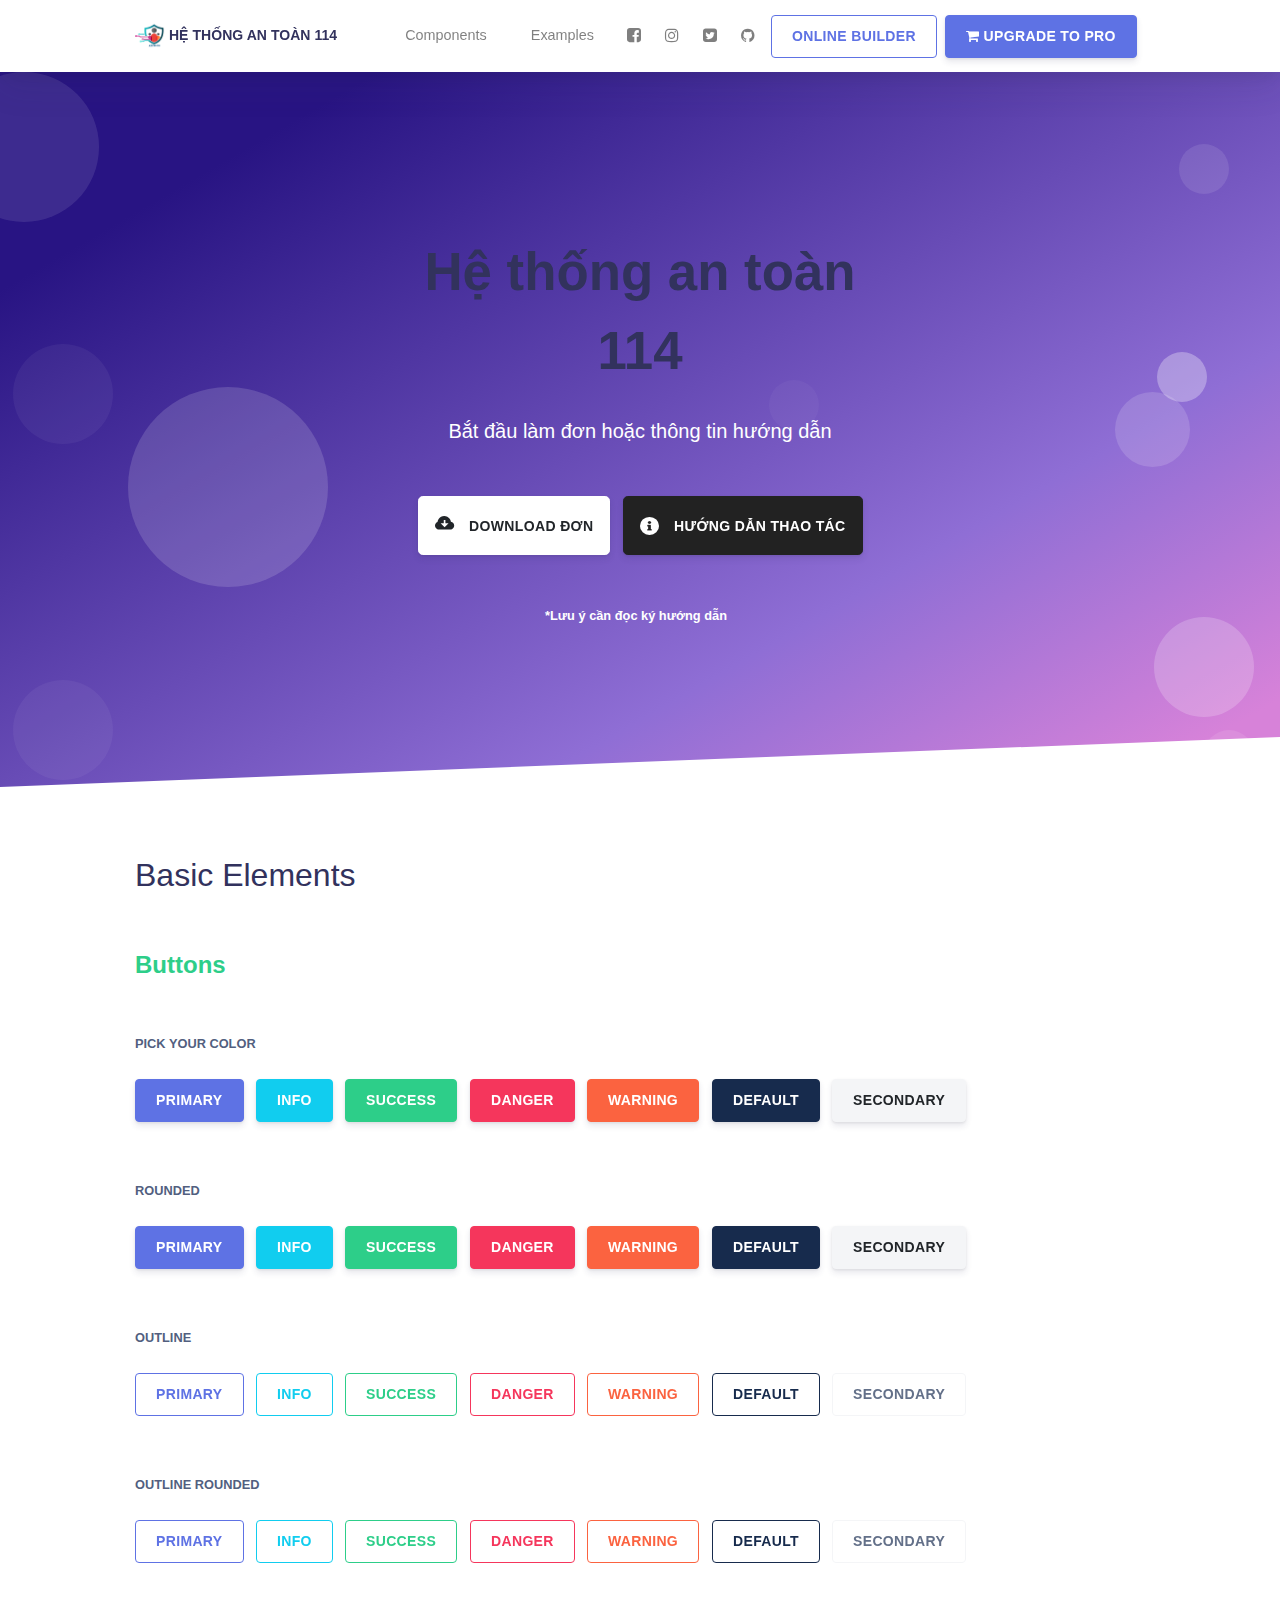
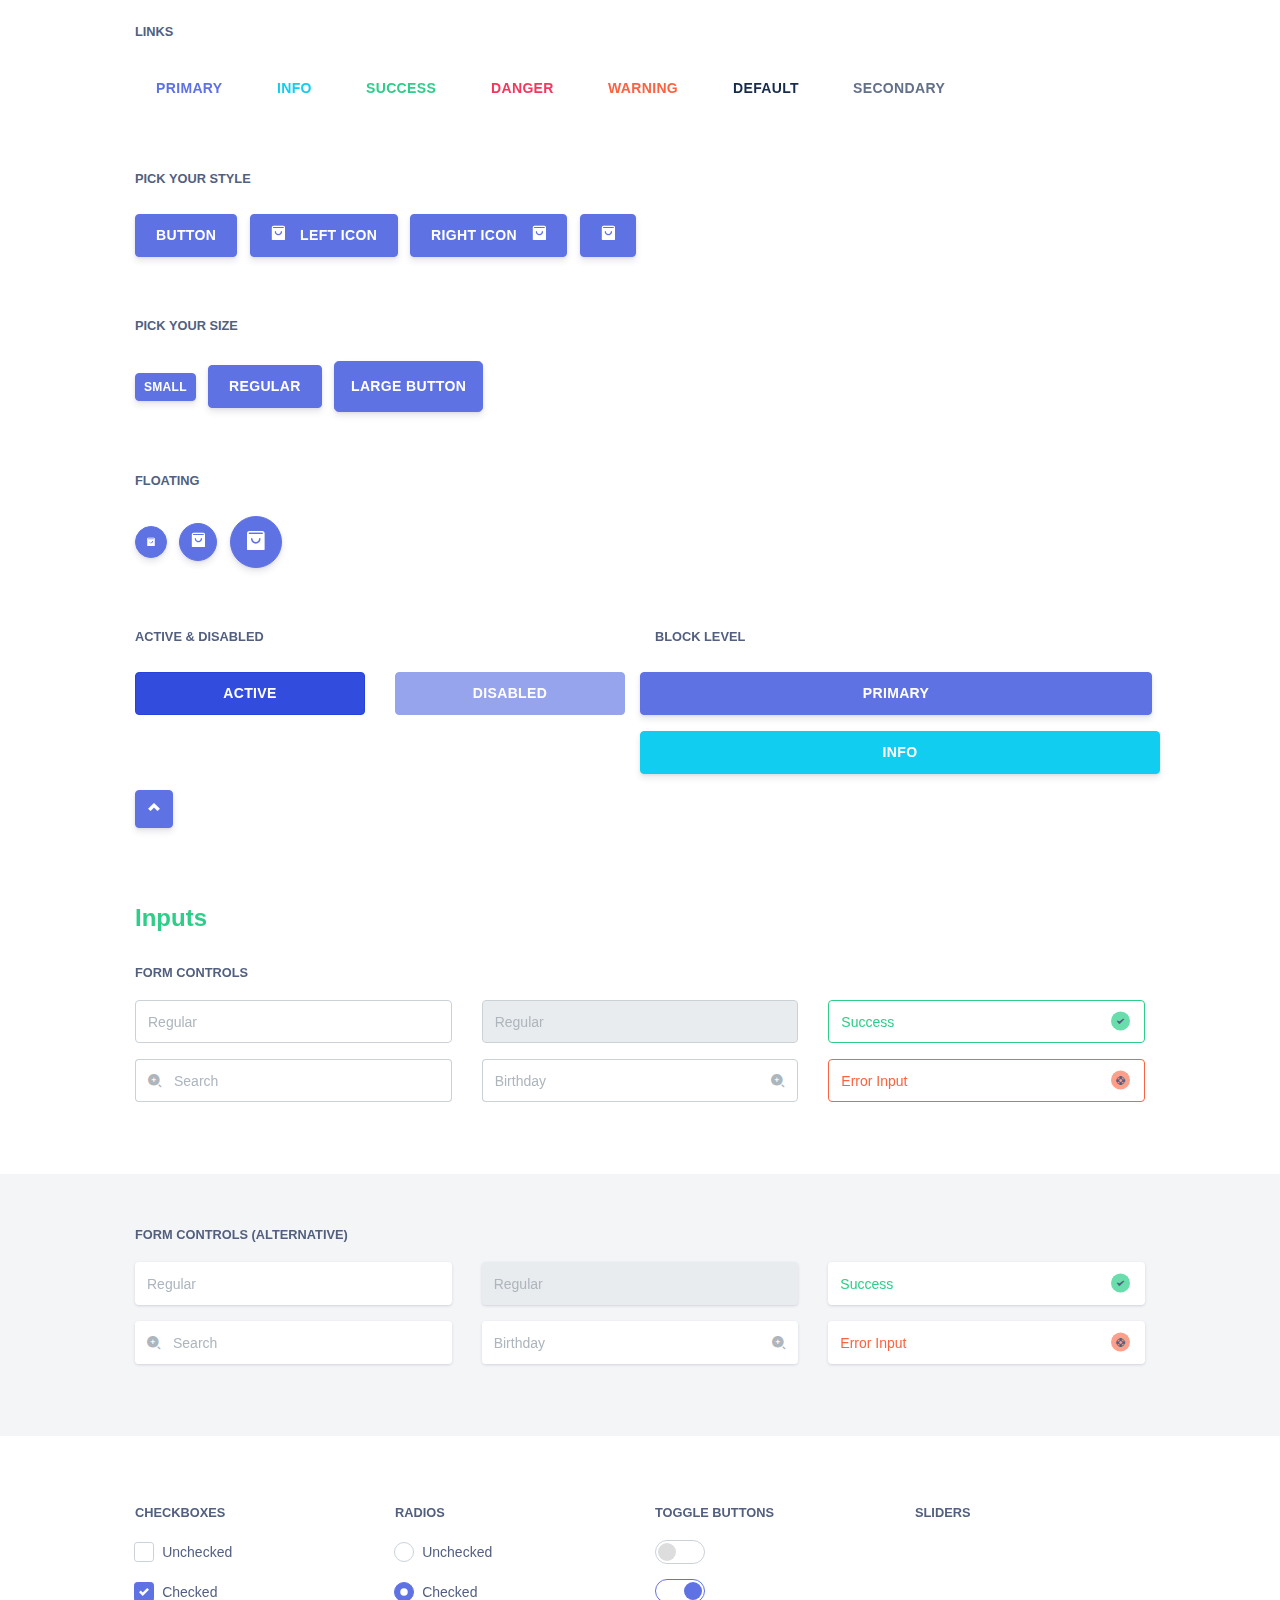
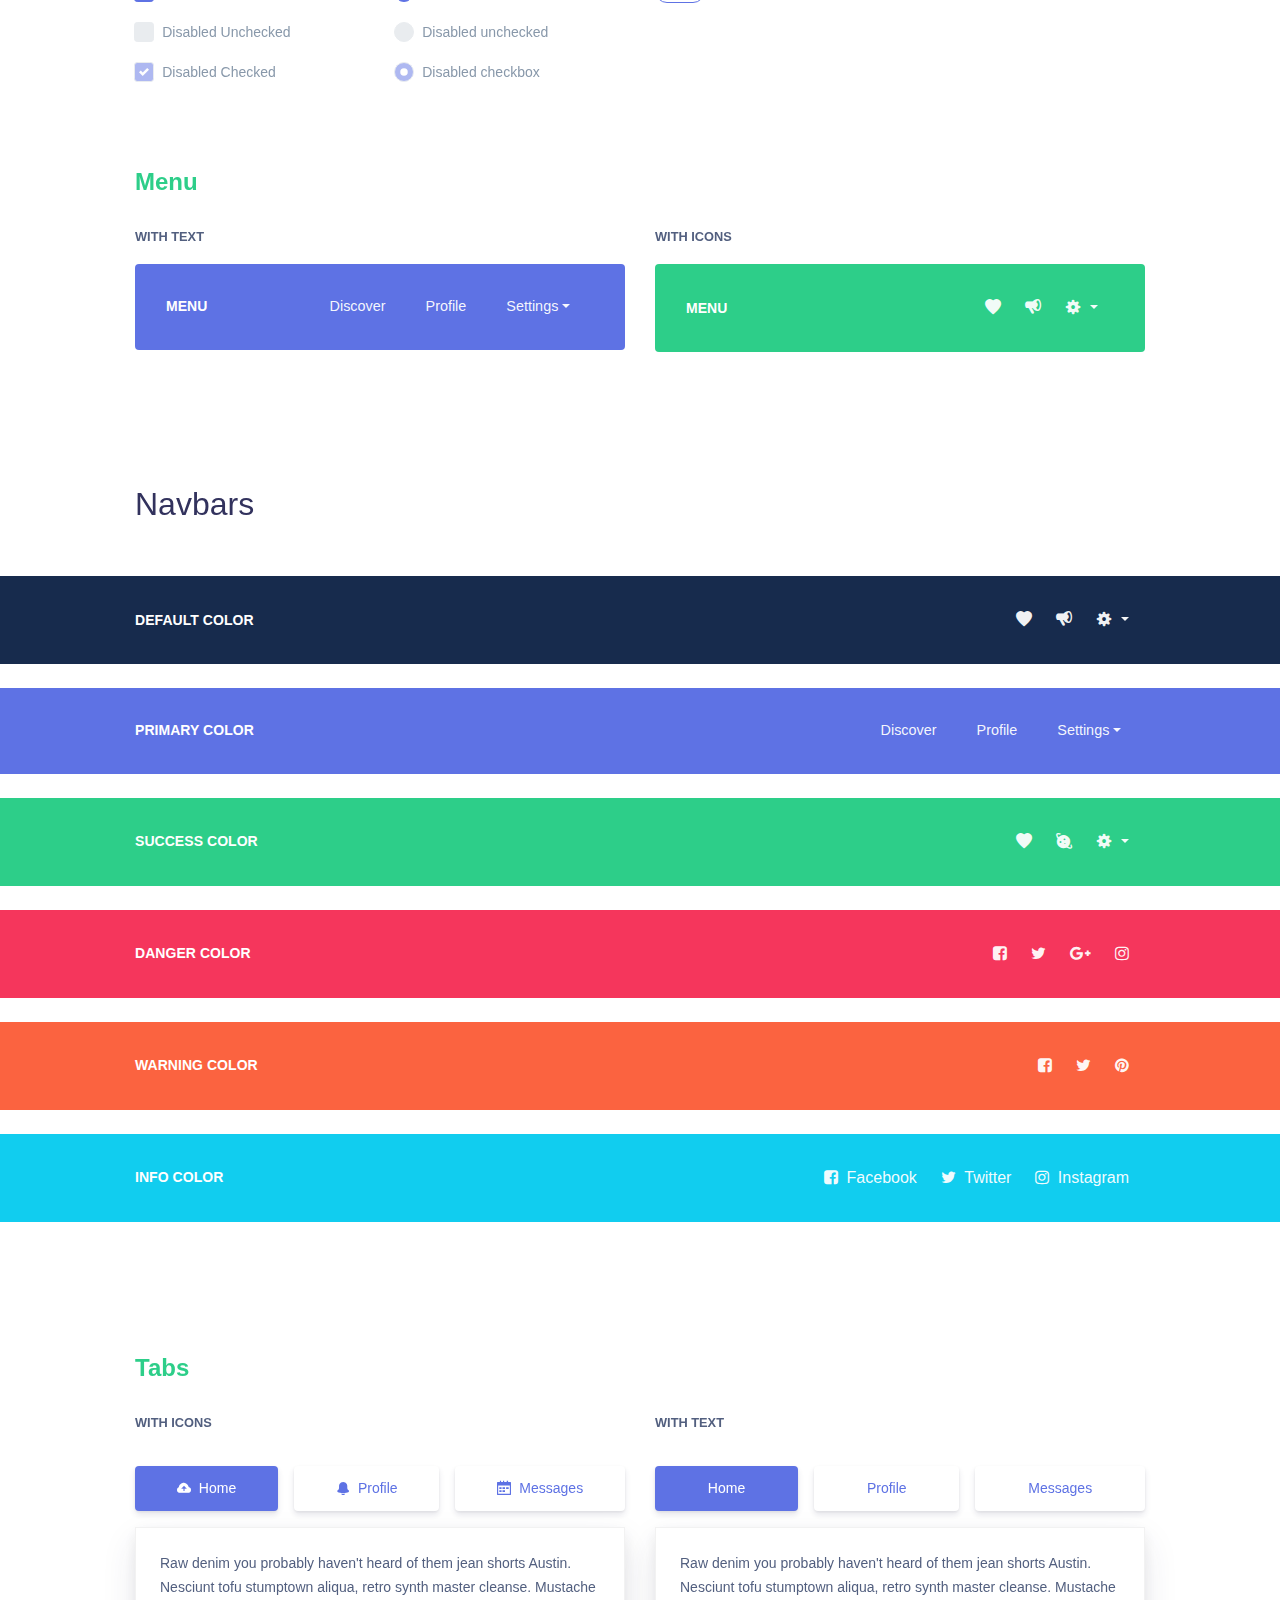
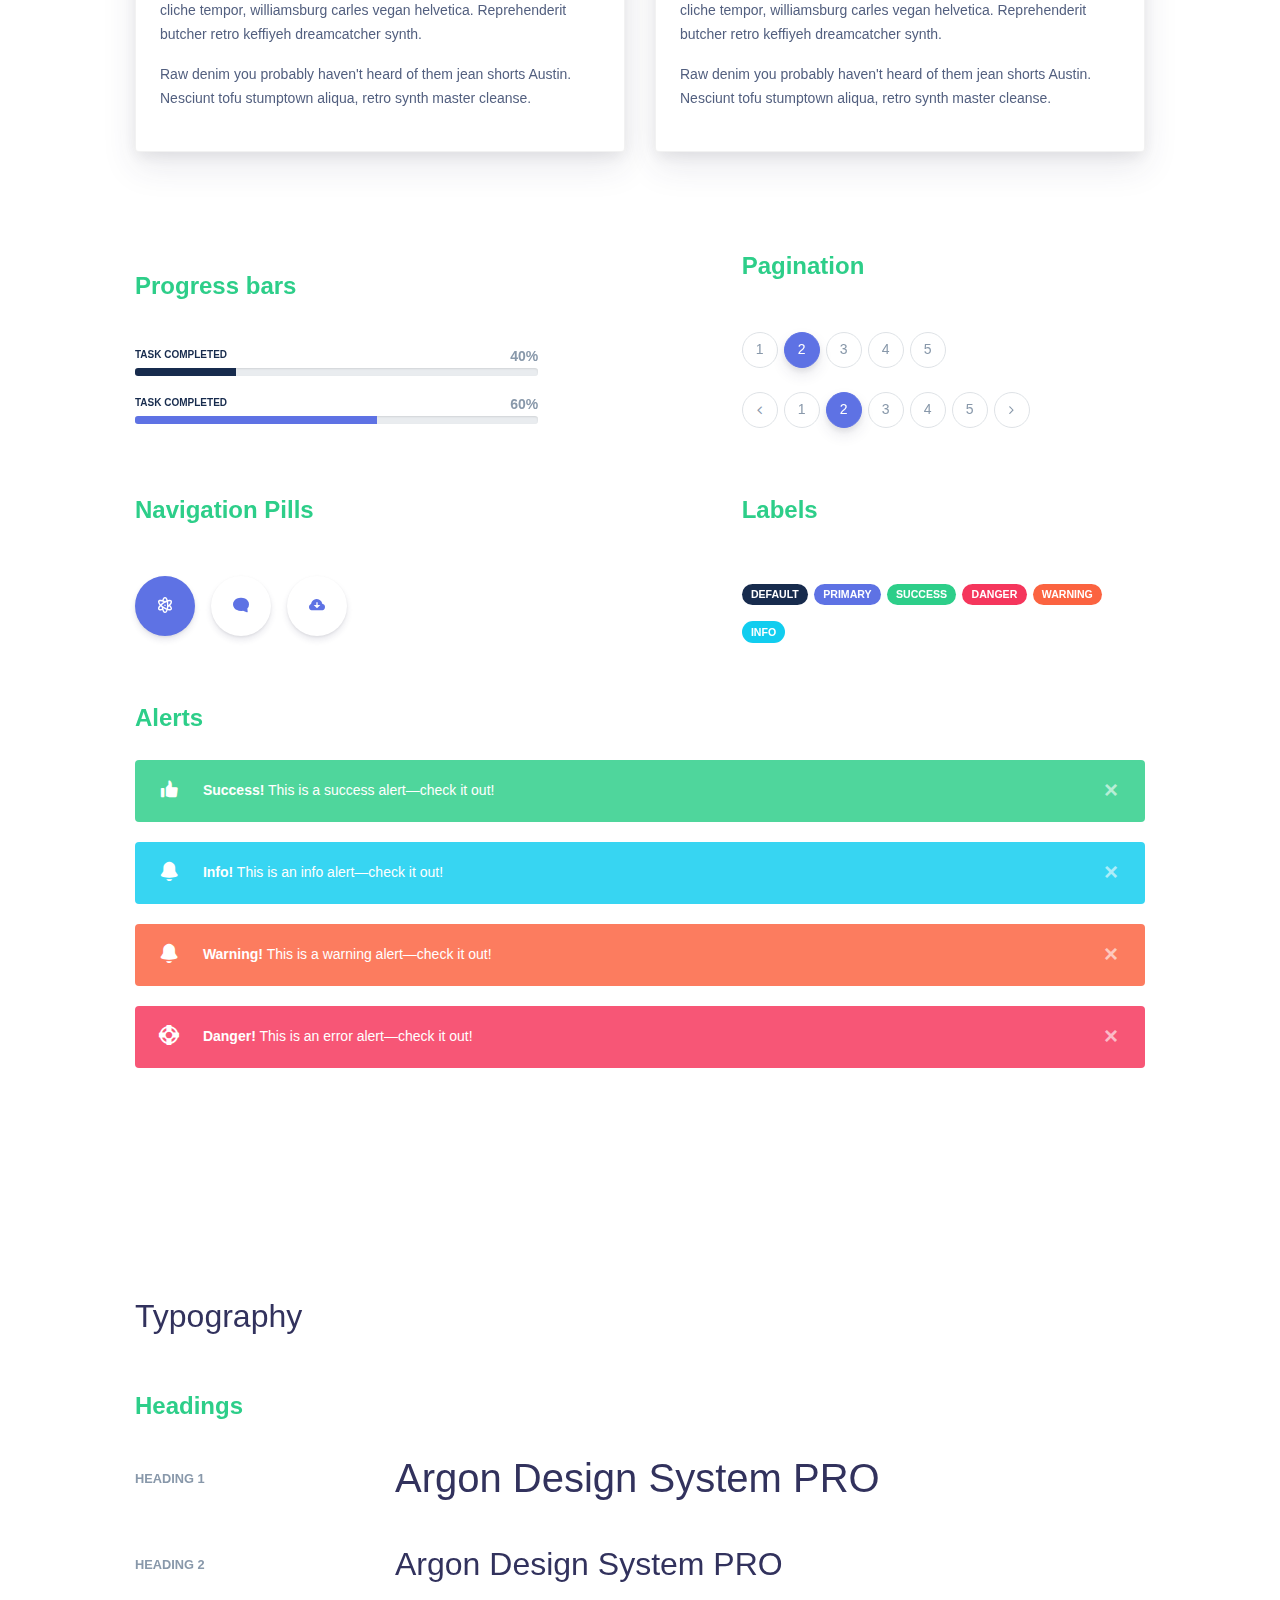
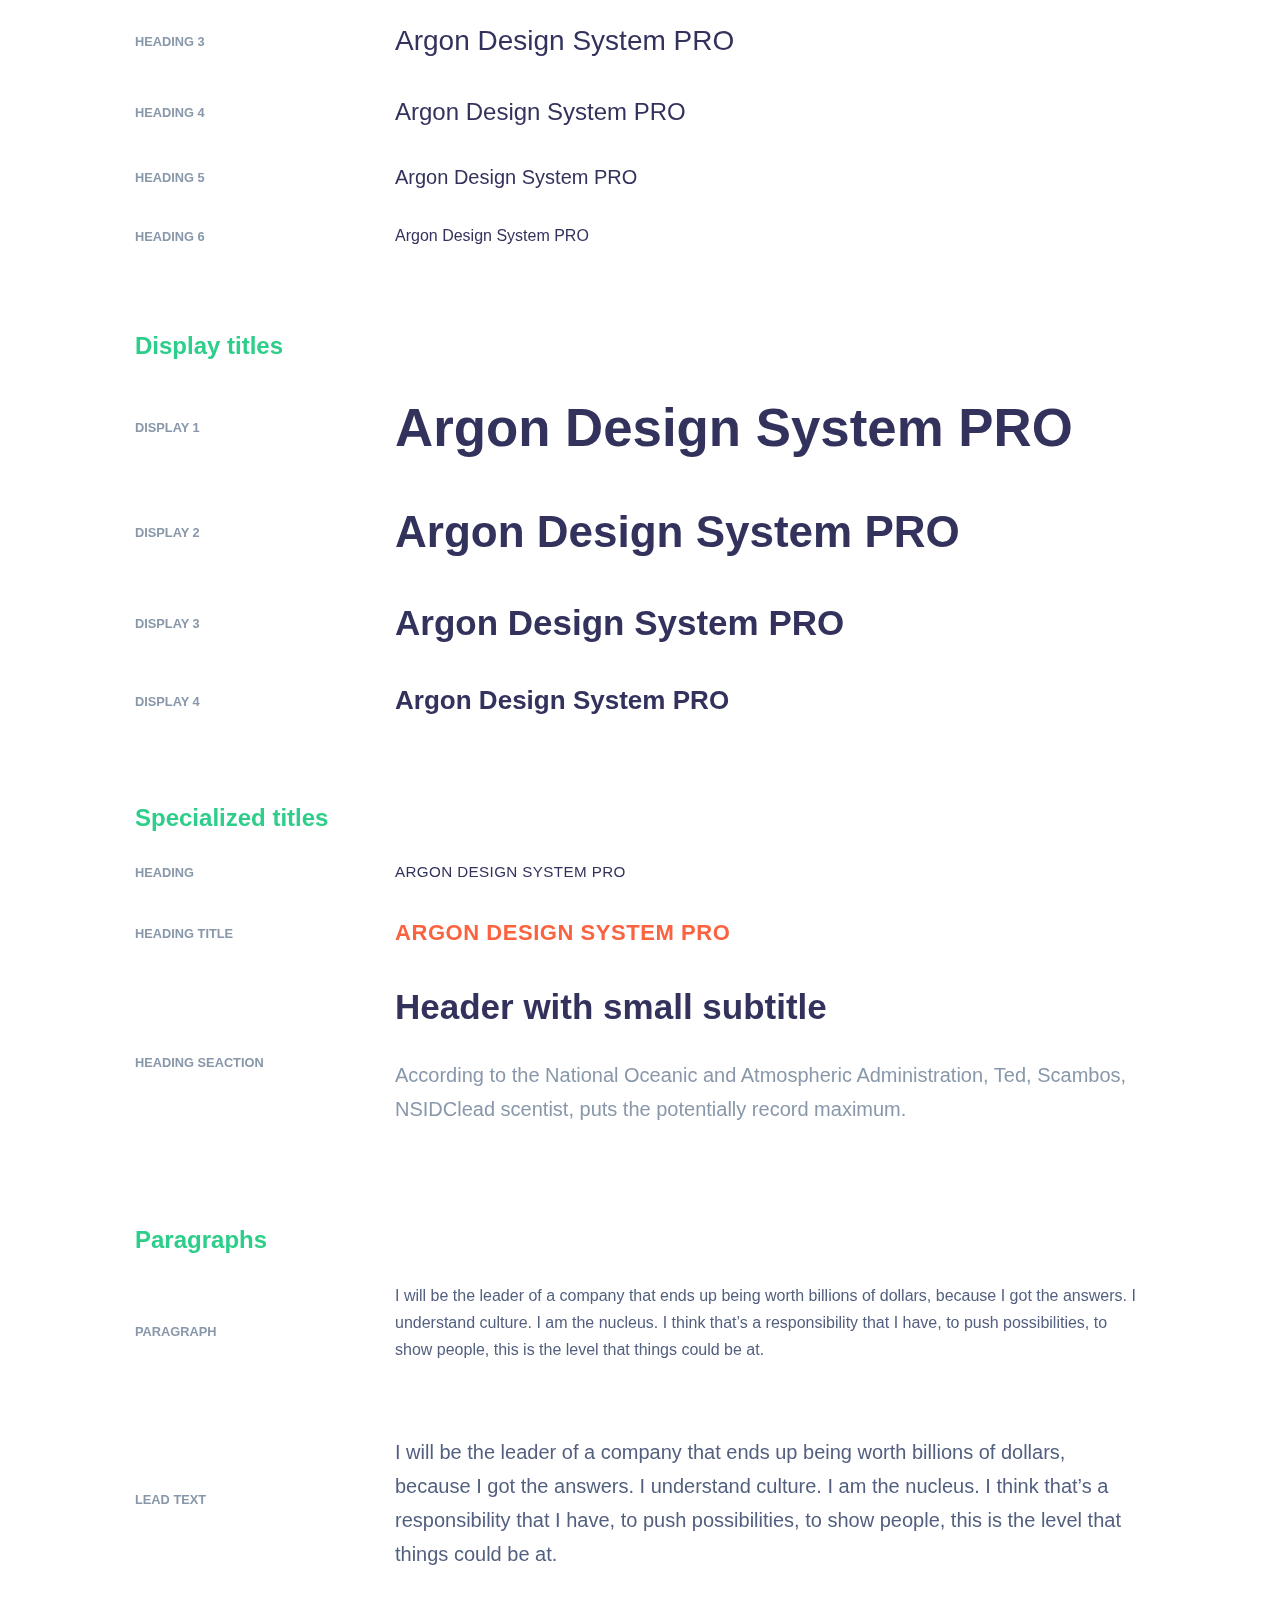
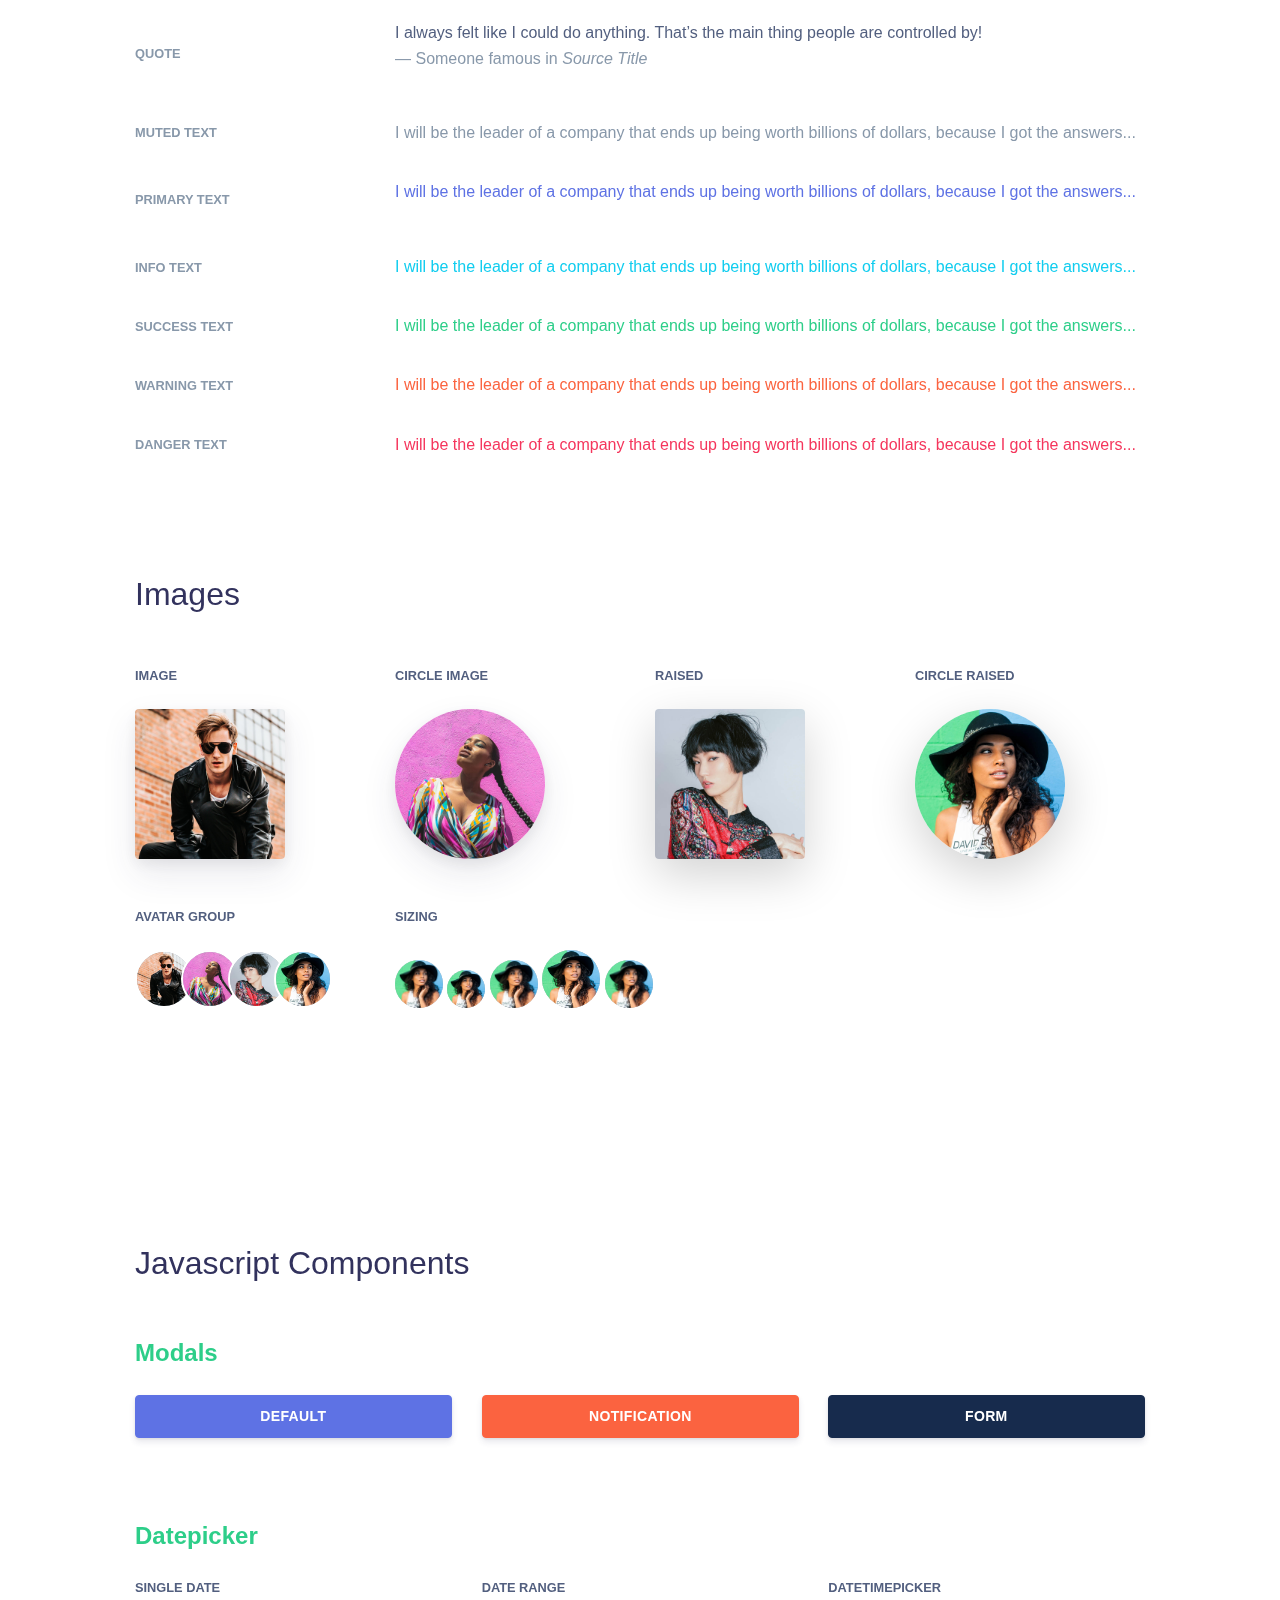
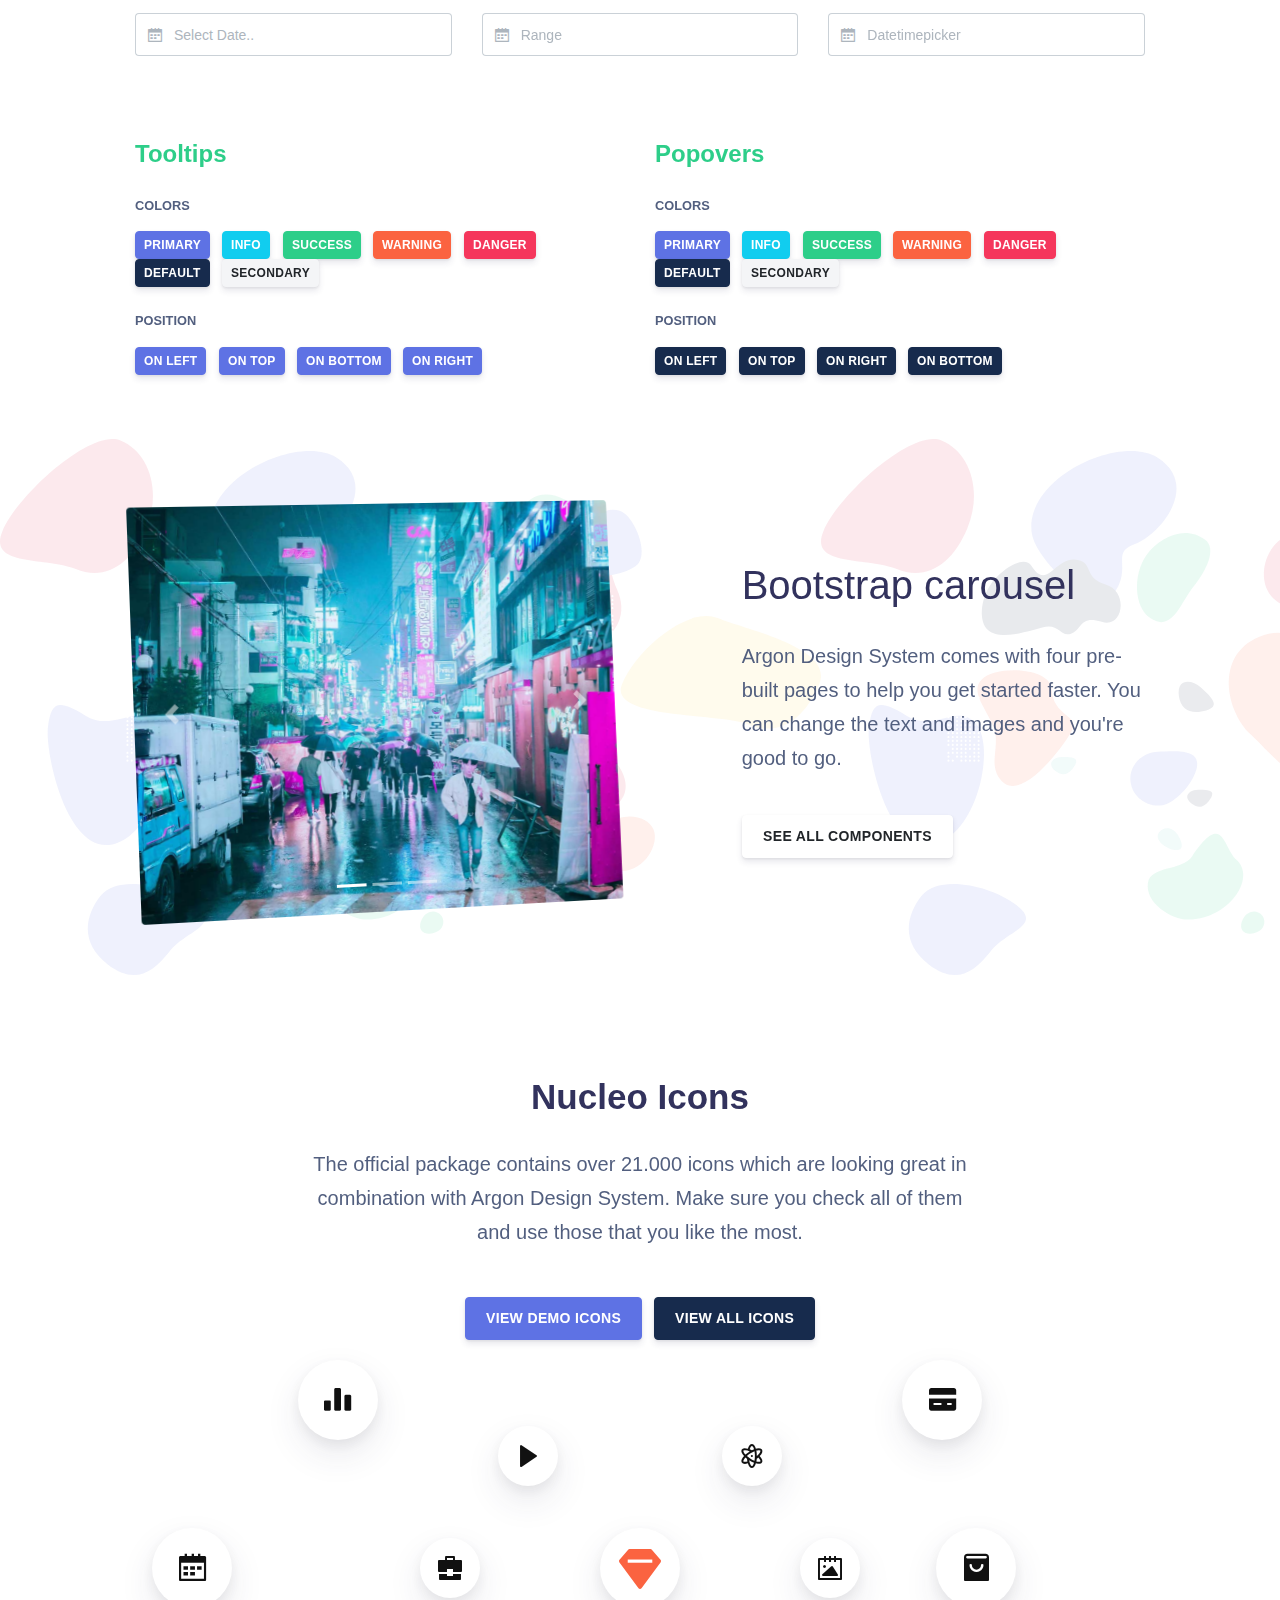
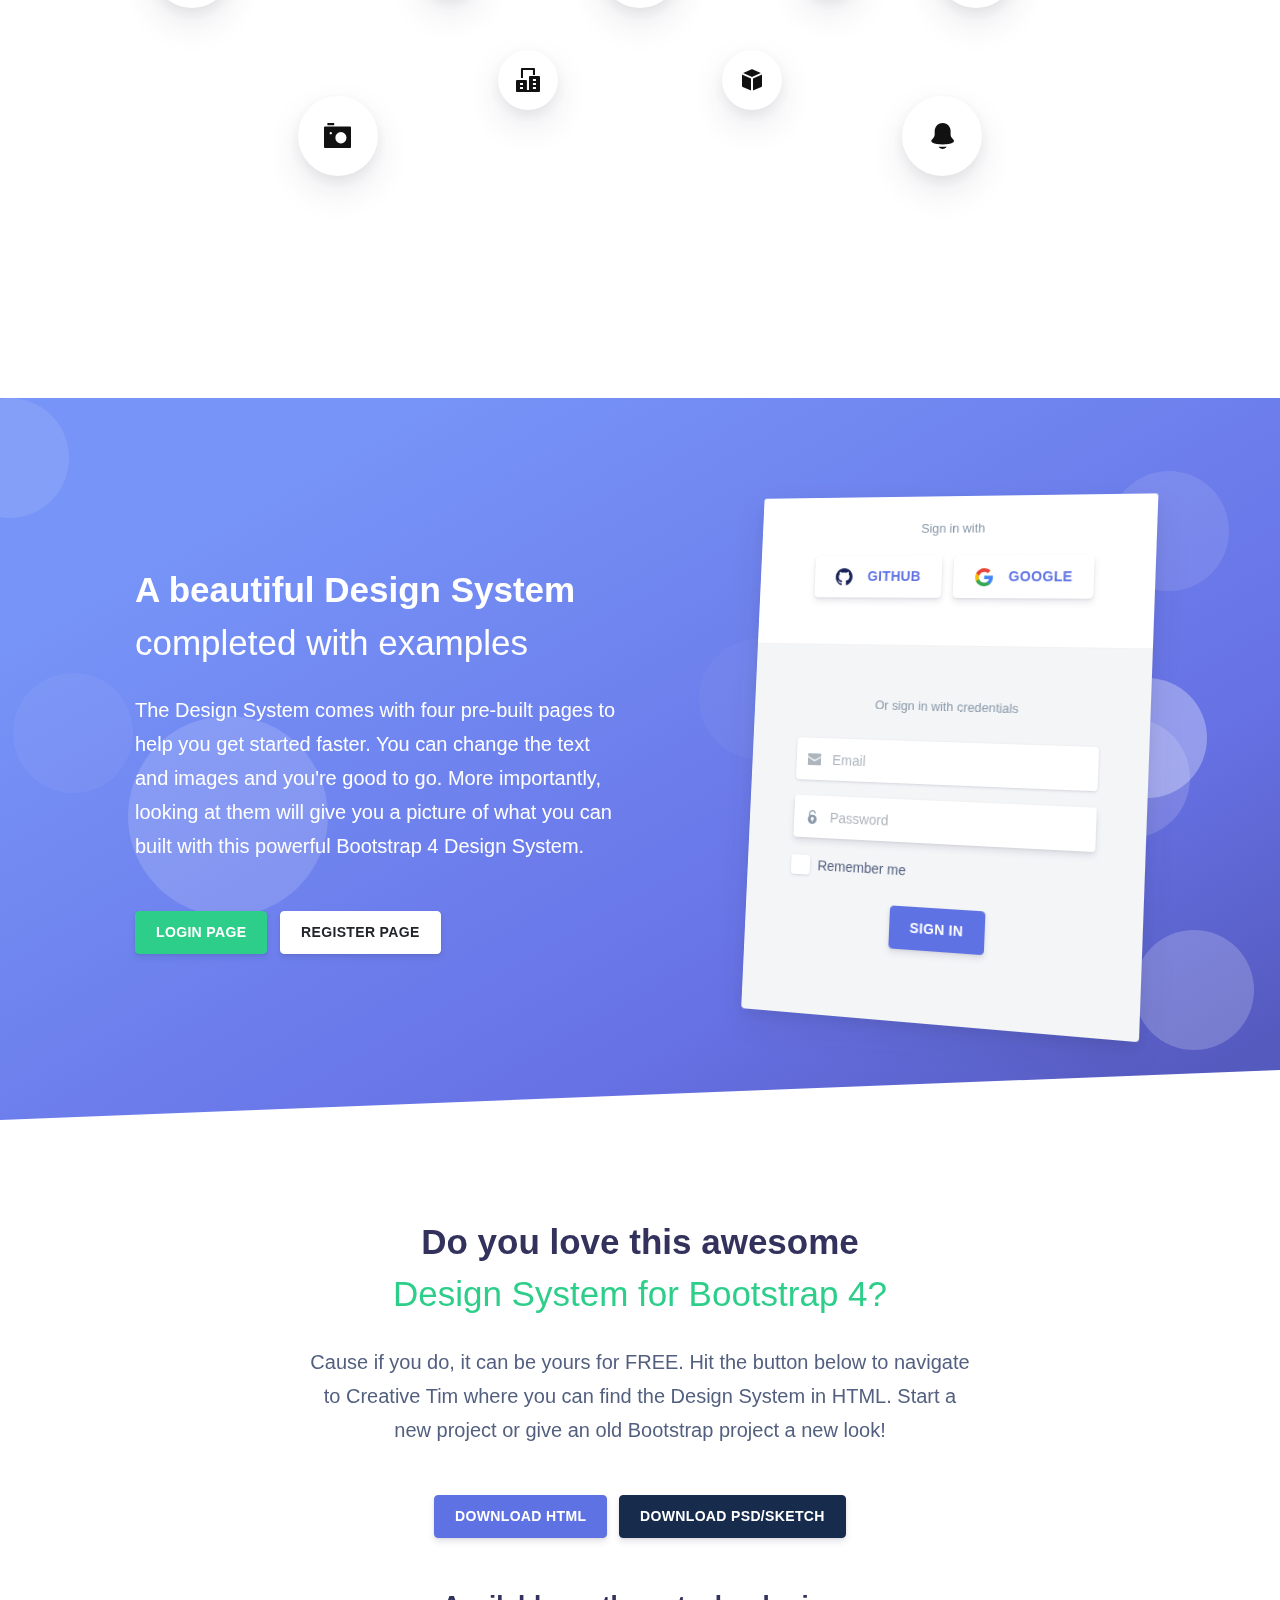
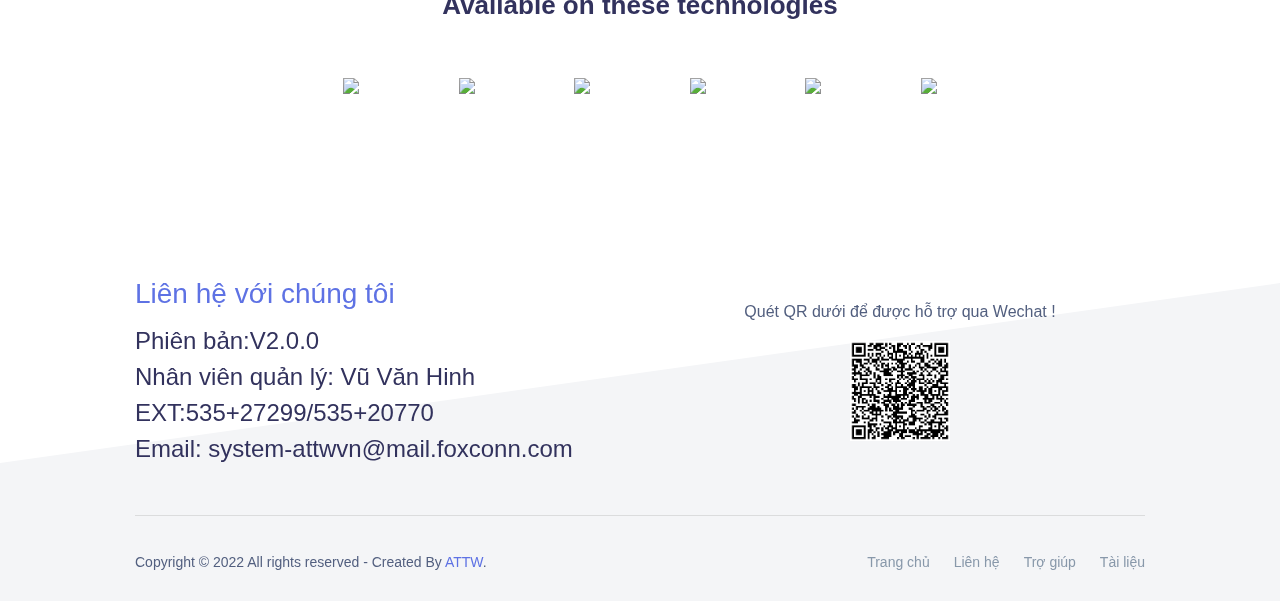
==== Default.html @ a05c5997 "up" ====
<!DOCTYPE html>
<html lang="en">

<head>
  <meta charset="utf-8" />
  <meta name="viewport" content="width=device-width, initial-scale=1, shrink-to-fit=no">
  <link rel="shortcut icon" href="assets/img/icons/favicon.ico" type="image/x-icon">
  <title>
    Trang chủ
  </title>
  <!--     Fonts and icons     -->
 
  <link href="fontawesome-free-5.15.4-web/css/all.css" rel="stylesheet">
  <!-- Nucleo Icons -->
  <link href="./assets/css/nucleo-icons.css" rel="stylesheet" />
  <link href="./assets/css/nucleo-svg.css" rel="stylesheet" />
  <!-- Font Awesome Icons -->
  <link href="./assets/css/font-awesome.css" rel="stylesheet" />
  <link href="./assets/css/nucleo-svg.css" rel="stylesheet" />
  <!-- CSS Files -->
  <link href="./assets/css/argon-design-system.css?v=1.2.2" rel="stylesheet" />
</head>

<body class="index-page">
  <!-- Navbar -->
  <nav id="navbar-main" class="navbar navbar-main navbar-expand-lg bg-white navbar-light position-sticky top-0 shadow py-2">
    <div class="container">
      <a class="navbar-brand mr-lg-5" href="./index.html">
        <img src="./assets/img/logosystem.png">
        Hệ thống An toàn 114
      </a>
      <button class="navbar-toggler" type="button" data-toggle="collapse" data-target="#navbar_global" aria-controls="navbar_global" aria-expanded="false" aria-label="Toggle navigation">
        <span class="navbar-toggler-icon"></span>
      </button>
      <div class="navbar-collapse collapse" id="navbar_global">
        <div class="navbar-collapse-header">
          <div class="row">
            <div class="col-6 collapse-brand">
              <a href="./index.html">
                <img src="./assets/img/brand/blue.png">
              </a>
            </div>
            <div class="col-6 collapse-close">
              <button type="button" class="navbar-toggler" data-toggle="collapse" data-target="#navbar_global" aria-controls="navbar_global" aria-expanded="false" aria-label="Toggle navigation">
                <span></span>
                <span></span>
              </button>
            </div>
          </div>
        </div>
        <ul class="navbar-nav navbar-nav-hover align-items-lg-center">
          <li class="nav-item dropdown">
            <a href="#" class="nav-link" data-toggle="dropdown" href="#" role="button">
              <i class="ni ni-ui-04 d-lg-none"></i>
              <span class="nav-link-inner--text">Components</span>
            </a>
            <div class="dropdown-menu dropdown-menu-xl">
              <div class="dropdown-menu-inner">
                <a href="https://demos.creative-tim.com/argon-design-system/docs/getting-started/overview.html" class="media d-flex align-items-center">
                  <div class="icon icon-shape bg-gradient-primary rounded-circle text-white">
                    <i class="ni ni-spaceship"></i>
                  </div>
                  <div class="media-body ml-3">
                    <h6 class="heading text-primary mb-md-1">Getting started</h6>
                    <p class="description d-none d-md-inline-block mb-0">Learn how to use compiling Scss, change brand colors and more.</p>
                  </div>
                </a>
                <a href="https://demos.creative-tim.com/argon-design-system/docs/foundation/colors.html" class="media d-flex align-items-center">
                  <div class="icon icon-shape bg-gradient-success rounded-circle text-white">
                    <i class="ni ni-palette"></i>
                  </div>
                  <div class="media-body ml-3">
                    <h6 class="heading text-primary mb-md-1">Foundation</h6>
                    <p class="description d-none d-md-inline-block mb-0">Learn more about colors, typography, icons and the grid system we used for .</p>
                  </div>
                </a>
                <a href="https://demos.creative-tim.com/argon-design-system/docs/components/alerts.html" class="media d-flex align-items-center">
                  <div class="icon icon-shape bg-gradient-warning rounded-circle text-white">
                    <i class="ni ni-ui-04"></i>
                  </div>
                  <div class="media-body ml-3">
                    <h5 class="heading text-warning mb-md-1">Components</h5>
                    <p class="description d-none d-md-inline-block mb-0">Browse our 50 beautiful handcrafted components offered in the Free version.</p>
                  </div>
                </a>
              </div>
            </div>
          </li>
          <li class="nav-item dropdown">
            <a href="#" class="nav-link" data-toggle="dropdown" href="#" role="button">
              <i class="ni ni-collection d-lg-none"></i>
              <span class="nav-link-inner--text">Examples</span>
            </a>
            <div class="dropdown-menu">
              <a href="./examples/landing.html" class="dropdown-item">Landing</a>
              <a href="./examples/profile.html" class="dropdown-item">Profile</a>
              <a href="./examples/login.html" class="dropdown-item">Login</a>
              <a href="./examples/register.html" class="dropdown-item">Register</a>
            </div>
          </li>
        </ul>
        <ul class="navbar-nav align-items-lg-center ml-lg-auto">
          <li class="nav-item">
            <a class="nav-link nav-link-icon" href="https://www.facebook.com/CreativeTim/" target="_blank" data-toggle="tooltip" title="Like us on Facebook">
              <i class="fa fa-facebook-square"></i>
              <span class="nav-link-inner--text d-lg-none">Facebook</span>
            </a>
          </li>
          <li class="nav-item">
            <a class="nav-link nav-link-icon" href="https://www.instagram.com/creativetimofficial" target="_blank" data-toggle="tooltip" title="Follow us on Instagram">
              <i class="fa fa-instagram"></i>
              <span class="nav-link-inner--text d-lg-none">Instagram</span>
            </a>
          </li>
          <li class="nav-item">
            <a class="nav-link nav-link-icon" href="https://twitter.com/creativetim" target="_blank" data-toggle="tooltip" title="Follow us on Twitter">
              <i class="fa fa-twitter-square"></i>
              <span class="nav-link-inner--text d-lg-none">Twitter</span>
            </a>
          </li>
          <li class="nav-item">
            <a class="nav-link nav-link-icon" href="https://github.com/creativetimofficial/argon-design-system" target="_blank" data-toggle="tooltip" title="Star us on Github">
              <i class="fa fa-github"></i>
              <span class="nav-link-inner--text d-lg-none">Github</span>
            </a>
          </li>
          <li class="nav-item">
            <a class="btn btn-outline-primary" href="https://www.creative-tim.com/builder/argon" target="_blank">
              <span class="nav-link-inner--text">Online Builder</span>
            </a>
          </li>
          <li class="nav-item d-none d-lg-block">
            <a href="https://www.creative-tim.com/product/argon-design-system-pro?ref=ads-upgrade-pro" target="_blank" class="btn btn-primary btn-icon">
              <span class="btn-inner--icon">
                <i class="fa fa-shopping-cart"></i>
              </span>
              <span class="nav-link-inner--text">Upgrade to PRO</span>
            </a>
          </li>
        </ul>
      </div>
    </div>
  </nav>
  <!-- End Navbar -->
  <div class="wrapper">
    <div class="section section-hero section-shaped">
      <div class="shape shape-style-1 shape-primary">
        <span class="span-150"></span>
        <span class="span-50"></span>
        <span class="span-50"></span>
        <span class="span-75"></span>
        <span class="span-100"></span>
        <span class="span-75"></span>
        <span class="span-50"></span>
        <span class="span-100"></span>
        <span class="span-50"></span>
        <span class="span-100"></span>
      </div>
      <div class="page-header">
        <div class="container shape-container d-flex align-items-center py-lg">
          <div class="col px-0">
            <div class="row align-items-center justify-content-center">
              <div class="col-lg-6 text-center">
                <div class="col-sm-12">
                    <h1 class="display-1 ">Hệ thống an toàn 114</h1>
                  </div>
                <p class="lead text-white">Bắt đầu làm đơn hoặc thông tin hướng dẫn</p>
                <div class="btn-wrapper mt-5">
                  <a href="#" class="btn btn-lg btn-white btn-icon mb-3 mb-sm-0">
                    <span class="btn-inner--icon"><i class="ni ni-cloud-download-95"></i></span>
                    <span class="btn-inner--text">Download Đơn</span>
                  </a>
                  <a href="#" class="btn btn-lg btn-github btn-icon mb-3 mb-sm-0" target="_blank">
                    <span class="btn-inner--icon"><i class="fas fa-info-circle"></i></span>
                    <span class="btn-inner--text">Hướng dẫn thao tác</span>
                  </a>
                </div>
                <div class="mt-5">
                  <small class="font-weight-bold mb-0 mr-2 text-white">*Lưu ý cần đọc ký hướng dẫn</small>                  
                </div>
              </div>
            </div>
          </div>
        </div>
      </div>
      <div class="separator separator-bottom separator-skew zindex-100">
        <svg x="0" y="0" viewBox="0 0 2560 100" preserveAspectRatio="none" version="1.1" xmlns="http://www.w3.org/2000/svg">
          <polygon class="fill-white" points="2560 0 2560 100 0 100"></polygon>
        </svg>
      </div>
    </div>
    <div class="section section-components pb-0" id="section-components">
      <div class="container">
        <div class="row justify-content-center">
          <div class="col-lg-12">
            <!-- Basic elements -->
            <h2 class="mb-5">
              <span>Basic Elements</span>
            </h2>
            <!-- Buttons -->
            <h3 class="h4 text-success font-weight-bold mb-4">Buttons</h3>
            <!-- Button colors -->
            <div class="mb-3 mt-5">
              <small class="text-uppercase font-weight-bold">Pick your color</small>
            </div>
            <button type="button" class="btn btn-primary">Primary</button>
            <button type="button" class="btn btn-info">Info</button>
            <button type="button" class="btn btn-success">Success</button>
            <button type="button" class="btn btn-danger">Danger</button>
            <button type="button" class="btn btn-warning">Warning</button>
            <button type="button" class="btn btn-default">Default</button>
            <button type="button" class="btn btn-secondary">Secondary</button>
            <div class="mb-3 mt-5">
              <small class="text-uppercase font-weight-bold">Rounded</small>
            </div>
            <button type="button" class="btn btn-primary btn-round">Primary</button>
            <button type="button" class="btn btn-info btn-round">Info</button>
            <button type="button" class="btn btn-success btn-round">Success</button>
            <button type="button" class="btn btn-danger btn-round">Danger</button>
            <button type="button" class="btn btn-warning btn-round">Warning</button>
            <button type="button" class="btn btn-default btn-round">Default</button>
            <button type="button" class="btn btn-secondary btn-round">Secondary</button>
            <div class="mb-3 mt-5">
              <small class="text-uppercase font-weight-bold">Outline</small>
            </div>
            <button type="button" class="btn btn-outline-primary">Primary</button>
            <button type="button" class="btn btn-outline-info">Info</button>
            <button type="button" class="btn btn-outline-success">Success</button>
            <button type="button" class="btn btn-outline-danger">Danger</button>
            <button type="button" class="btn btn-outline-warning">Warning</button>
            <button type="button" class="btn btn-outline-default">Default</button>
            <button type="button" class="btn btn-outline-secondary">Secondary</button>
            <div class="mb-3 mt-5">
              <small class="text-uppercase font-weight-bold">Outline Rounded</small>
            </div>
            <button type="button" class="btn btn-outline-primary btn-round">Primary</button>
            <button type="button" class="btn btn-outline-info btn-round">Info</button>
            <button type="button" class="btn btn-outline-success btn-round">Success</button>
            <button type="button" class="btn btn-outline-danger btn-round">Danger</button>
            <button type="button" class="btn btn-outline-warning btn-round">Warning</button>
            <button type="button" class="btn btn-outline-default btn-round">Default</button>
            <button type="button" class="btn btn-outline-secondary btn-round">Secondary</button>
            <!-- Button links -->
            <div class="mb-3 mt-5">
              <small class="text-uppercase font-weight-bold">Links</small>
            </div>
            <button type="button" class="btn btn-link text-primary">Primary</button>
            <button type="button" class="btn btn-link text-info">Info</button>
            <button type="button" class="btn btn-link text-success">Success</button>
            <button type="button" class="btn btn-link text-danger">Danger</button>
            <button type="button" class="btn btn-link text-warning">Warning</button>
            <button type="button" class="btn btn-link text-default">Default</button>
            <button type="button" class="btn btn-link text-secondary">Secondary</button>
            <!-- Button styles -->
            <div>
              <div class="mb-3 mt-5">
                <small class="text-uppercase font-weight-bold">Pick your style</small>
              </div>
              <button class="btn btn-primary" type="button">Button</button>
              <button class="btn btn-icon btn-3 btn-primary" type="button">
                <span class="btn-inner--icon"><i class="ni ni-bag-17"></i></span>
                <span class="btn-inner--text">Left icon</span>
              </button>
              <button class="btn btn-icon btn-3 btn-primary" type="button">
                <span class="btn-inner--text">Right icon</span>
                <span class="btn-inner--icon"><i class="ni ni-bag-17"></i></span>
              </button>
              <button class="btn btn-icon btn-primary" type="button">
                <span class="btn-inner--icon"><i class="ni ni-bag-17"></i></span>
              </button>
              <!-- Button sizes -->
              <div class="mb-3 mt-5">
                <small class="text-uppercase font-weight-bold">Pick your size</small>
              </div>
              <button class="btn btn-sm btn-primary" type="button">Small</button>
              <button class="btn btn-1 btn-primary" type="button">Regular</button>
              <button class="btn btn-lg btn-primary" type="button">Large Button</button>
              <div class="mb-3 mt-5">
                <small class="text-uppercase font-weight-bold">Floating</small>
              </div>
              <button class="btn btn-sm btn-primary btn-icon-only rounded-circle" type="button">
                <span class="btn-inner--icon"><i class="ni ni-bag-17"></i></span>
              </button>
              <button class="btn btn-primary btn-icon-only rounded-circle" type="button">
                <span class="btn-inner--icon"><i class="ni ni-bag-17"></i></span>
              </button>
              <button class="btn btn-lg btn-primary btn-icon-only rounded-circle" type="button">
                <span class="btn-inner--icon"><i class="ni ni-bag-17"></i></span>
              </button>
            </div>
            <div class="row">
              <div class="col-md-6">
                <div class="mb-3 mt-5">
                  <small class="text-uppercase font-weight-bold">Active & Disabled</small>
                </div>
                <div class="row">
                  <div class="col-md-6">
                    <button class="btn btn-primary btn-block active" type="button">Active</button>
                  </div>
                  <div class="col-md-6">
                    <button class="btn btn-primary btn-block disabled" type="button">Disabled</button>
                  </div>
                </div>
              </div>
              <div class="col-md-6">
                <div class="mb-3 mt-5">
                  <small class="text-uppercase font-weight-bold">Block Level</small>
                </div>
                <div class="row">
                  <button class="btn btn-primary btn-block" type="button">Primary</button>
                  <button class="btn btn-info btn-block" type="button">Info</button>
                </div>
              </div>
            </div>
            <!-- Back to top button -->
            <button class="btn btn-primary btn-icon-only back-to-top" type="button" name="button">
              <i class="ni ni-bold-up"></i>
            </button>
          </div>
        </div>
      </div>
    </div>
    <div class="section pb-0 section-components">
      <div class="container mb-5">
        <!-- Inputs -->
        <h3 class="h4 text-success font-weight-bold mb-4">Inputs</h3>
        <div class="mb-3">
          <small class="text-uppercase font-weight-bold">Form controls</small>
        </div>
        <div class="row">
          <div class="col-lg-4 col-sm-6">
            <div class="form-group">
              <input type="text" placeholder="Regular" class="form-control" />
            </div>
            <div class="form-group">
              <div class="input-group mb-4">
                <div class="input-group-prepend">
                  <span class="input-group-text"><i class="ni ni-zoom-split-in"></i></span>
                </div>
                <input class="form-control" placeholder="Search" type="text">
              </div>
            </div>
          </div>
          <div class="col-lg-4 col-sm-6">
            <div class="form-group">
              <input type="text" placeholder="Regular" class="form-control" disabled />
            </div>
            <div class="form-group">
              <div class="input-group mb-4">
                <input class="form-control" placeholder="Birthday" type="text">
                <div class="input-group-append">
                  <span class="input-group-text"><i class="ni ni-zoom-split-in"></i></span>
                </div>
              </div>
            </div>
          </div>
          <div class="col-lg-4 col-sm-6">
            <div class="form-group has-success">
              <input type="text" placeholder="Success" class="form-control is-valid" />
            </div>
            <div class="form-group has-danger">
              <input type="email" placeholder="Error Input" class="form-control is-invalid" />
            </div>
          </div>
        </div>
      </div>
      <div class="py-5 bg-secondary">
        <div class="container">
          <!-- Inputs (alternative) -->
          <div class="mb-3">
            <small class="text-uppercase font-weight-bold">Form controls (alternative)</small>
          </div>
          <div class="row">
            <div class="col-lg-4 col-sm-6">
              <div class="form-group">
                <input type="text" placeholder="Regular" class="form-control form-control-alternative" />
              </div>
              <div class="form-group">
                <div class="input-group input-group-alternative mb-4">
                  <div class="input-group-prepend">
                    <span class="input-group-text"><i class="ni ni-zoom-split-in"></i></span>
                  </div>
                  <input class="form-control" placeholder="Search" type="text">
                </div>
              </div>
            </div>
            <div class="col-lg-4 col-sm-6">
              <div class="form-group">
                <input type="text" placeholder="Regular" class="form-control form-control-alternative " disabled />
              </div>
              <div class="form-group">
                <div class="input-group input-group-alternative mb-4">
                  <input class="form-control" placeholder="Birthday" type="text">
                  <div class="input-group-append">
                    <span class="input-group-text"><i class="ni ni-zoom-split-in"></i></span>
                  </div>
                </div>
              </div>
            </div>
            <div class="col-lg-4 col-sm-6">
              <div class="form-group has-success">
                <input type="text" placeholder="Success" class="form-control form-control-alternative is-valid" />
              </div>
              <div class="form-group has-danger">
                <input type="email" placeholder="Error Input" class="form-control form-control-alternative is-invalid" />
              </div>
            </div>
          </div>
        </div>
      </div>
    </div>
    <div class="section">
      <div class="container">
        <!-- Custom controls -->
        <div class="row">
          <div class="col-lg-3 col-md-6">
            <!-- Checkboxes -->
            <div class="mb-3">
              <small class="text-uppercase font-weight-bold">Checkboxes</small>
            </div>
            <div class="custom-control custom-checkbox mb-3">
              <input class="custom-control-input" id="customCheck1" type="checkbox">
              <label class="custom-control-label" for="customCheck1">
                <span>Unchecked</span>
              </label>
            </div>
            <div class="custom-control custom-checkbox mb-3">
              <input class="custom-control-input" id="customCheck2" type="checkbox" checked>
              <label class="custom-control-label" for="customCheck2">
                <span>Checked</span>
              </label>
            </div>
            <div class="custom-control custom-checkbox mb-3">
              <input class="custom-control-input" id="customCheck3" type="checkbox" disabled>
              <label class="custom-control-label" for="customCheck3">
                <span>Disabled Unchecked</span>
              </label>
            </div>
            <div class="custom-control custom-checkbox mb-3">
              <input class="custom-control-input" id="customCheck4" type="checkbox" checked disabled>
              <label class="custom-control-label" for="customCheck4">
                <span>Disabled Checked</span>
              </label>
            </div>
          </div>
          <div class="col-lg-3 col-sm-6 mt-4 mt-md-0">
            <!-- Radio buttons -->
            <div class="mb-3">
              <small class="text-uppercase font-weight-bold">Radios</small>
            </div>
            <div class="custom-control custom-radio mb-3">
              <input name="custom-radio-1" class="custom-control-input" id="customRadio1" type="radio">
              <label class="custom-control-label" for="customRadio1">
                <span>Unchecked</span>
              </label>
            </div>
            <div class="custom-control custom-radio mb-3">
              <input name="custom-radio-1" class="custom-control-input" id="customRadio2" checked type="radio">
              <label class="custom-control-label" for="customRadio2">
                <span>Checked</span>
              </label>
            </div>
            <div class="custom-control custom-radio mb-3">
              <input name="custom-radio-2" class="custom-control-input" id="customRadio3" disabled type="radio">
              <label class="custom-control-label" for="customRadio3">
                <span>Disabled unchecked</span>
              </label>
            </div>
            <div class="custom-control custom-radio mb-3">
              <input name="custom-radio-2" class="custom-control-input" id="customRadio4" checked disabled type="radio">
              <label class="custom-control-label" for="customRadio4">
                <span>Disabled checkbox</span>
              </label>
            </div>
          </div>
          <div class="col-lg-3 col-sm-6 mt-4 mt-md-0">
            <!-- Toggle buttons -->
            <div class="mb-3">
              <small class="text-uppercase font-weight-bold">Toggle buttons</small>
            </div><label class="custom-toggle">
              <input type="checkbox">
              <span class="custom-toggle-slider rounded-circle"></span>
            </label>
            <span class="clearfix"></span>
            <label class="custom-toggle">
              <input type="checkbox" checked>
              <span class="custom-toggle-slider rounded-circle"></span>
            </label>
          </div>
          <div class="col-lg-3 col-sm-6 mt-4 mt-md-0">
            <div class="mb-3">
              <small class="text-uppercase font-weight-bold">Sliders</small>
            </div>
            <!-- Simple slider -->
            <div class="input-slider-container">
              <div id="sliderRegular" class="slider"></div>
              <br>
              <div id="sliderDouble" class="slider slider-primary"></div>
            </div>
            <!-- Range slider -->
            <div class="mt-5">
              <!-- Range slider container -->
              <div id="input-slider-range" data-range-value-min="100" data-range-value-max="500"></div>
              <!-- Range slider values -->
              <div class="row d-none">
                <div class="col-6">
                  <span class="range-slider-value value-low" data-range-value-low="200" id="input-slider-range-value-low"></span>
                </div>
                <div class="col-6 text-right">
                  <span class="range-slider-value value-high" data-range-value-high="400" id="input-slider-range-value-high"></span>
                </div>
              </div>
            </div>
          </div>
        </div>
        <div class="row justify-content-center mt-md">
          <div class="col-lg-12">
            <!-- Menu -->
            <h3 class="h4 text-success font-weight-bold mb-4">Menu</h3>
            <div class="row">
              <div class="col-lg-6">
                <div class="mb-3">
                  <small class="text-uppercase font-weight-bold">With text</small>
                </div>
                <nav class="navbar navbar-expand-lg navbar-dark bg-primary rounded">
                  <div class="container">
                    <a class="navbar-brand" href="javascript:;">Menu</a>
                    <button class="navbar-toggler" type="button" data-toggle="collapse" data-target="#nav-inner-primary" aria-controls="nav-inner-primary" aria-expanded="false" aria-label="Toggle navigation">
                      <span class="navbar-toggler-icon"></span>
                    </button>
                    <div class="collapse navbar-collapse" id="nav-inner-primary">
                      <div class="navbar-collapse-header">
                        <div class="row">
                          <div class="col-6 collapse-brand">
                            <a href="./index.html">
                              <img src="./assets/img/brand/blue.png">
                            </a>
                          </div>
                          <div class="col-6 collapse-close">
                            <button type="button" class="navbar-toggler" data-toggle="collapse" data-target="#nav-inner-primary" aria-controls="nav-inner-primary" aria-expanded="false" aria-label="Toggle navigation">
                              <span></span>
                              <span></span>
                            </button>
                          </div>
                        </div>
                      </div>
                      <ul class="navbar-nav ml-lg-auto">
                        <li class="nav-item">
                          <a class="nav-link" href="javascript:;">Discover
                            <span class="sr-only">(current)</span>
                          </a>
                        </li>
                        <li class="nav-item">
                          <a class="nav-link" href="javascript:;">Profile</a>
                        </li>
                        <li class="nav-item dropdown">
                          <a class="nav-link dropdown-toggle" href="javascript:;" id="nav-inner-primary_dropdown_1" role="button" data-toggle="dropdown" aria-haspopup="true" aria-expanded="false">Settings</a>
                          <div class="dropdown-menu" aria-labelledby="nav-inner-primary_dropdown_1">
                            <a class="dropdown-item" href="javascript:;">Action</a>
                            <a class="dropdown-item" href="javascript:;">Another action</a>
                            <div class="dropdown-divider"></div>
                            <a class="dropdown-item" href="javascript:;">Something else here</a>
                          </div>
                        </li>
                      </ul>
                    </div>
                  </div>
                </nav>
              </div>
              <div class="col-lg-6 mt-4 mt-lg-0">
                <div class="mb-3">
                  <small class="text-uppercase font-weight-bold">With icons</small>
                </div>
                <nav class="navbar navbar-expand-lg navbar-dark bg-success rounded">
                  <div class="container">
                    <a class="navbar-brand" href="javascript:;">Menu</a>
                    <button class="navbar-toggler" type="button" data-toggle="collapse" data-target="#nav-inner-success" aria-controls="nav-inner-success" aria-expanded="false" aria-label="Toggle navigation">
                      <span class="navbar-toggler-icon"></span>
                    </button>
                    <div class="collapse navbar-collapse" id="nav-inner-success">
                      <div class="navbar-collapse-header">
                        <div class="row">
                          <div class="col-6 collapse-brand">
                            <a href="./index.html">
                              <img src="./assets/img/brand/blue.png">
                            </a>
                          </div>
                          <div class="col-6 collapse-close">
                            <button type="button" class="navbar-toggler" data-toggle="collapse" data-target="#nav-inner-success" aria-controls="nav-inner-success" aria-expanded="false" aria-label="Toggle navigation">
                              <span></span>
                              <span></span>
                            </button>
                          </div>
                        </div>
                      </div>
                      <ul class="navbar-nav ml-lg-auto">
                        <li class="nav-item">
                          <a class="nav-link nav-link-icon" href="javascript:;">
                            <i class="ni ni-favourite-28"></i>
                            <span class="nav-link-inner--text d-lg-none">Discover</span>
                          </a>
                        </li>
                        <li class="nav-item">
                          <a class="nav-link nav-link-icon" href="javascript:;">
                            <i class="ni ni-notification-70"></i>
                            <span class="nav-link-inner--text d-lg-none">Profile</span>
                          </a>
                        </li>
                        <li class="nav-item dropdown">
                          <a class="nav-link dropdown-toggle nav-link-icon" href="javascript:;" id="nav-inner-success_dropdown_1" role="button" data-toggle="dropdown" aria-haspopup="true" aria-expanded="false">
                            <i class="ni ni-settings-gear-65"></i>
                            <span class="nav-link-inner--text d-lg-none">Settings</span>
                          </a>
                          <div class="dropdown-menu dropdown-menu-right" aria-labelledby="nav-inner-success_dropdown_1">
                            <a class="dropdown-item" href="javascript:;">Action</a>
                            <a class="dropdown-item" href="javascript:;">Another action</a>
                            <div class="dropdown-divider"></div>
                            <a class="dropdown-item" href="javascript:;">Something else here</a>
                          </div>
                        </li>
                      </ul>
                    </div>
                  </div>
                </nav>
              </div>
            </div>
          </div>
        </div>
      </div>
    </div>
    <div class="section section-navbars">
      <div class="container">
        <!-- Navigation -->
        <h2 class="mb-5">
          <span>Navbars</span>
        </h2>
      </div>
      <!-- Navbar default -->
      <nav class="navbar navbar-expand-lg navbar-dark bg-default">
        <div class="container">
          <a class="navbar-brand" href="javascript:;">Default Color</a>
          <button class="navbar-toggler" type="button" data-toggle="collapse" data-target="#navbar-default" aria-controls="navbar-default" aria-expanded="false" aria-label="Toggle navigation">
            <span class="navbar-toggler-icon"></span>
          </button>
          <div class="collapse navbar-collapse" id="navbar-default">
            <div class="navbar-collapse-header">
              <div class="row">
                <div class="col-6 collapse-brand">
                  <a href="./index.html">
                    <img src="./assets/img/brand/blue.png">
                  </a>
                </div>
                <div class="col-6 collapse-close">
                  <button type="button" class="navbar-toggler" data-toggle="collapse" data-target="#navbar-default" aria-controls="navbar-default" aria-expanded="false" aria-label="Toggle navigation">
                    <span></span>
                    <span></span>
                  </button>
                </div>
              </div>
            </div>
            <ul class="navbar-nav ml-lg-auto">
              <li class="nav-item">
                <a class="nav-link nav-link-icon" href="javascript:;">
                  <i class="ni ni-favourite-28"></i>
                  <span class="nav-link-inner--text d-lg-none">Discover</span>
                </a>
              </li>
              <li class="nav-item">
                <a class="nav-link nav-link-icon" href="javascript:;">
                  <i class="ni ni-notification-70"></i>
                  <span class="nav-link-inner--text d-lg-none">Profile</span>
                </a>
              </li>
              <li class="nav-item dropdown">
                <a class="nav-link nav-link-icon dropdown-toggle" href="javascript:;" id="navbar-default_dropdown_1" role="button" data-toggle="dropdown" aria-haspopup="true" aria-expanded="false">
                  <i class="ni ni-settings-gear-65"></i>
                  <span class="nav-link-inner--text d-lg-none">Settings</span>
                </a>
                <div class="dropdown-menu dropdown-menu-right" aria-labelledby="navbar-default_dropdown_1">
                  <a class="dropdown-item" href="javascript:;">Action</a>
                  <a class="dropdown-item" href="javascript:;">Another action</a>
                  <div class="dropdown-divider"></div>
                  <a class="dropdown-item" href="javascript:;">Something else here</a>
                </div>
              </li>
            </ul>
          </div>
        </div>
      </nav>
      <!-- Navbar primary -->
      <nav class="navbar navbar-expand-lg navbar-dark bg-primary mt-4">
        <div class="container">
          <a class="navbar-brand" href="javascript:;">Primary Color</a>
          <button class="navbar-toggler" type="button" data-toggle="collapse" data-target="#navbar-primary" aria-controls="navbar-primary" aria-expanded="false" aria-label="Toggle navigation">
            <span class="navbar-toggler-icon"></span>
          </button>
          <div class="collapse navbar-collapse" id="navbar-primary">
            <div class="navbar-collapse-header">
              <div class="row">
                <div class="col-6 collapse-brand">
                  <a href="./index.html">
                    <img src="./assets/img/brand/blue.png">
                  </a>
                </div>
                <div class="col-6 collapse-close">
                  <button type="button" class="navbar-toggler" data-toggle="collapse" data-target="#navbar-primary" aria-controls="navbar-primary" aria-expanded="false" aria-label="Toggle navigation">
                    <span></span>
                    <span></span>
                  </button>
                </div>
              </div>
            </div>
            <ul class="navbar-nav ml-lg-auto">
              <li class="nav-item">
                <a class="nav-link" href="javascript:;">Discover
                  <span class="sr-only">(current)</span>
                </a>
              </li>
              <li class="nav-item">
                <a class="nav-link" href="javascript:;">Profile</a>
              </li>
              <li class="nav-item dropdown">
                <a class="nav-link dropdown-toggle" href="javascript:;" id="navbar-primary_dropdown_1" role="button" data-toggle="dropdown" aria-haspopup="true" aria-expanded="false">Settings</a>
                <div class="dropdown-menu dropdown-menu-right" aria-labelledby="navbar-primary_dropdown_1">
                  <a class="dropdown-item" href="javascript:;">Action</a>
                  <a class="dropdown-item" href="javascript:;">Another action</a>
                  <div class="dropdown-divider"></div>
                  <a class="dropdown-item" href="javascript:;">Something else here</a>
                </div>
              </li>
            </ul>
          </div>
        </div>
      </nav>
      <!-- Navbar success -->
      <nav class="navbar navbar-expand-lg navbar-dark bg-success mt-4">
        <div class="container">
          <a class="navbar-brand" href="javascript:;">Success Color</a>
          <button class="navbar-toggler" type="button" data-toggle="collapse" data-target="#navbar-success" aria-controls="navbar-success" aria-expanded="false" aria-label="Toggle navigation">
            <span class="navbar-toggler-icon"></span>
          </button>
          <div class="collapse navbar-collapse" id="navbar-success">
            <div class="navbar-collapse-header">
              <div class="row">
                <div class="col-6 collapse-brand">
                  <a href="./index.html">
                    <img src="./assets/img/brand/blue.png">
                  </a>
                </div>
                <div class="col-6 collapse-close">
                  <button type="button" class="navbar-toggler" data-toggle="collapse" data-target="#navbar-success" aria-controls="navbar-success" aria-expanded="false" aria-label="Toggle navigation">
                    <span></span>
                    <span></span>
                  </button>
                </div>
              </div>
            </div>
            <ul class="navbar-nav ml-lg-auto">
              <li class="nav-item">
                <a class="nav-link nav-link-icon" href="javascript:;">
                  <i class="ni ni-favourite-28"></i>
                  <span class="nav-link-inner--text d-lg-none">Favorites</span>
                </a>
              </li>
              <li class="nav-item">
                <a class="nav-link nav-link-icon" href="javascript:;">
                  <i class="ni ni-planet"></i>
                  <span class="nav-link-inner--text d-lg-none">Another action</span>
                </a>
              </li>
              <li class="nav-item dropdown">
                <a class="nav-link nav-link-icon dropdown-toggle" href="javascript:;" id="navbar-success_dropdown_1" role="button" data-toggle="dropdown" aria-haspopup="true" aria-expanded="false">
                  <i class="ni ni-settings-gear-65"></i>
                  <span class="nav-link-inner--text d-lg-none">Settings</span>
                </a>
                <div class="dropdown-menu dropdown-menu-right" aria-labelledby="navbar-success_dropdown_1">
                  <a class="dropdown-item" href="javascript:;">Action</a>
                  <a class="dropdown-item" href="javascript:;">Another action</a>
                  <div class="dropdown-divider"></div>
                  <a class="dropdown-item" href="javascript:;">Something else here</a>
                </div>
              </li>
            </ul>
          </div>
        </div>
      </nav>
      <!-- Navbar danger -->
      <nav class="navbar navbar-expand-lg navbar-dark bg-danger mt-4">
        <div class="container">
          <a class="navbar-brand" href="javascript:;">Danger Color</a>
          <button class="navbar-toggler" type="button" data-toggle="collapse" data-target="#navbar-danger" aria-controls="navbar-danger" aria-expanded="false" aria-label="Toggle navigation">
            <span class="navbar-toggler-icon"></span>
          </button>
          <div class="collapse navbar-collapse" id="navbar-danger">
            <div class="navbar-collapse-header">
              <div class="row">
                <div class="col-6 collapse-brand">
                  <a href="./index.html">
                    <img src="./assets/img/brand/blue.png">
                  </a>
                </div>
                <div class="col-6 collapse-close">
                  <button type="button" class="navbar-toggler" data-toggle="collapse" data-target="#navbar-danger" aria-controls="navbar-danger" aria-expanded="false" aria-label="Toggle navigation">
                    <span></span>
                    <span></span>
                  </button>
                </div>
              </div>
            </div>
            <ul class="navbar-nav ml-auto">
              <li class="nav-item">
                <a class="nav-link nav-link-icon" href="javascript:;">
                  <i class="fa fa-facebook-square"></i>
                  <span class="nav-link-inner--text d-lg-none">Facebook</span>
                </a>
              </li>
              <li class="nav-item">
                <a class="nav-link nav-link-icon" href="javascript:;">
                  <i class="fa fa-twitter"></i>
                  <span class="nav-link-inner--text d-lg-none">Twitter</span>
                </a>
              </li>
              <li class="nav-item">
                <a class="nav-link nav-link-icon" href="javascript:;">
                  <i class="fa fa-google-plus"></i>
                  <span class="nav-link-inner--text d-lg-none">Google +</span>
                </a>
              </li>
              <li class="nav-item">
                <a class="nav-link nav-link-icon" href="javascript:;">
                  <i class="fa fa-instagram"></i>
                  <span class="nav-link-inner--text d-lg-none">Instagram</span>
                </a>
              </li>
            </ul>
          </div>
        </div>
      </nav>
      <!-- Navbar warning -->
      <nav class="navbar navbar-expand-lg navbar-dark bg-warning mt-4">
        <div class="container">
          <a class="navbar-brand" href="javascript:;">Warning Color</a>
          <button class="navbar-toggler" type="button" data-toggle="collapse" data-target="#navbar-warning" aria-controls="navbar-warning" aria-expanded="false" aria-label="Toggle navigation">
            <span class="navbar-toggler-icon"></span>
          </button>
          <div class="collapse navbar-collapse" id="navbar-warning">
            <div class="navbar-collapse-header">
              <div class="row">
                <div class="col-6 collapse-brand">
                  <a href="./index.html">
                    <img src="./assets/img/brand/blue.png">
                  </a>
                </div>
                <div class="col-6 collapse-close">
                  <button type="button" class="navbar-toggler" data-toggle="collapse" data-target="#navbar-warning" aria-controls="navbar-warning" aria-expanded="false" aria-label="Toggle navigation">
                    <span></span>
                    <span></span>
                  </button>
                </div>
              </div>
            </div>
            <ul class="navbar-nav align-items-lg-center ml-lg-auto">
              <li class="nav-item">
                <a class="nav-link nav-link-icon" href="javascript:;">
                  <i class="fa fa-facebook-square"></i>
                  <span class="nav-link-inner--text d-lg-none">Share</span>
                </a>
              </li>
              <li class="nav-item">
                <a class="nav-link nav-link-icon" href="javascript:;">
                  <i class="fa fa-twitter"></i>
                  <span class="nav-link-inner--text d-lg-none">Tweet</span>
                </a>
              </li>
              <li class="nav-item">
                <a class="nav-link nav-link-icon" href="javascript:;">
                  <i class="fa fa-pinterest"></i>
                  <span class="nav-link-inner--text d-lg-none">Pin</span>
                </a>
              </li>
            </ul>
          </div>
        </div>
      </nav>
      <!-- Navbar info -->
      <nav class="navbar navbar-expand-lg navbar-dark bg-info mt-4">
        <div class="container">
          <a class="navbar-brand" href="javascript:;">Info Color</a>
          <button class="navbar-toggler" type="button" data-toggle="collapse" data-target="#navbar-info" aria-controls="navbar-info" aria-expanded="false" aria-label="Toggle navigation">
            <span class="navbar-toggler-icon"></span>
          </button>
          <div class="collapse navbar-collapse" id="navbar-info">
            <div class="navbar-collapse-header">
              <div class="row">
                <div class="col-6 collapse-brand">
                  <a href="./index.html">
                    <img src="./assets/img/brand/blue.png">
                  </a>
                </div>
                <div class="col-6 collapse-close">
                  <button type="button" class="navbar-toggler" data-toggle="collapse" data-target="#navbar-info" aria-controls="navbar-info" aria-expanded="false" aria-label="Toggle navigation">
                    <span></span>
                    <span></span>
                  </button>
                </div>
              </div>
            </div>
            <ul class="navbar-nav ml-auto">
              <li class="nav-item">
                <a class="nav-link nav-link-icon" href="javascript:;">
                  <i class="fa fa-facebook-square"></i>
                  <span class="nav-link-inner--text">Facebook</span>
                </a>
              </li>
              <li class="nav-item">
                <a class="nav-link nav-link-icon" href="javascript:;">
                  <i class="fa fa-twitter"></i>
                  <span class="nav-link-inner--text">Twitter</span>
                </a>
              </li>
              <li class="nav-item">
                <a class="nav-link nav-link-icon" href="javascript:;">
                  <i class="fa fa-instagram"></i>
                  <span class="nav-link-inner--text">Instagram</span>
                </a>
              </li>
            </ul>
          </div>
        </div>
      </nav>
    </div>
    <div class="section section-components">
      <div class="container">
        <h3 class="h4 text-success font-weight-bold mb-4">Tabs</h4>
          <div class="row justify-content-center">
            <div class="col-lg-6">
              <!-- Tabs with icons -->
              <div class="mb-3">
                <small class="text-uppercase font-weight-bold">With icons</small>
              </div>
              <div class="nav-wrapper">
                <ul class="nav nav-pills nav-fill flex-column flex-md-row" id="tabs-icons-text" role="tablist">
                  <li class="nav-item">
                    <a class="nav-link mb-sm-3 mb-md-0 active" id="tabs-icons-text-1-tab" data-toggle="tab" href="#tabs-icons-text-1" role="tab" aria-controls="tabs-icons-text-1" aria-selected="true"><i class="ni ni-cloud-upload-96 mr-2"></i>Home</a>
                  </li>
                  <li class="nav-item">
                    <a class="nav-link mb-sm-3 mb-md-0" id="tabs-icons-text-2-tab" data-toggle="tab" href="#tabs-icons-text-2" role="tab" aria-controls="tabs-icons-text-2" aria-selected="false"><i class="ni ni-bell-55 mr-2"></i>Profile</a>
                  </li>
                  <li class="nav-item">
                    <a class="nav-link mb-sm-3 mb-md-0" id="tabs-icons-text-3-tab" data-toggle="tab" href="#tabs-icons-text-3" role="tab" aria-controls="tabs-icons-text-3" aria-selected="false"><i class="ni ni-calendar-grid-58 mr-2"></i>Messages</a>
                  </li>
                </ul>
              </div>
              <div class="card shadow">
                <div class="card-body">
                  <div class="tab-content" id="myTabContent">
                    <div class="tab-pane fade show active" id="tabs-icons-text-1" role="tabpanel" aria-labelledby="tabs-icons-text-1-tab">
                      <p class="description">Raw denim you probably haven't heard of them jean shorts Austin. Nesciunt tofu stumptown aliqua, retro synth master cleanse. Mustache cliche tempor, williamsburg carles vegan helvetica. Reprehenderit butcher retro keffiyeh dreamcatcher synth.</p>
                      <p class="description">Raw denim you probably haven't heard of them jean shorts Austin. Nesciunt tofu stumptown aliqua, retro synth master cleanse.</p>
                    </div>
                    <div class="tab-pane fade" id="tabs-icons-text-2" role="tabpanel" aria-labelledby="tabs-icons-text-2-tab">
                      <p class="description">Cosby sweater eu banh mi, qui irure terry richardson ex squid. Aliquip placeat salvia cillum iphone. Seitan aliquip quis cardigan american apparel, butcher voluptate nisi qui.</p>
                    </div>
                    <div class="tab-pane fade" id="tabs-icons-text-3" role="tabpanel" aria-labelledby="tabs-icons-text-3-tab">
                      <p class="description">Raw denim you probably haven't heard of them jean shorts Austin. Nesciunt tofu stumptown aliqua, retro synth master cleanse. Mustache cliche tempor, williamsburg carles vegan helvetica. Reprehenderit butcher retro keffiyeh dreamcatcher synth.</p>
                    </div>
                  </div>
                </div>
              </div>
            </div>
            <div class="col-lg-6 mt-5 mt-lg-0">
              <!-- Menu -->
              <div class="mb-3">
                <small class="text-uppercase font-weight-bold">With text</small>
              </div>
              <div class="nav-wrapper">
                <ul class="nav nav-pills nav-fill flex-column flex-md-row" id="tabs-text" role="tablist">
                  <li class="nav-item">
                    <a class="nav-link mb-sm-3 mb-md-0 active" id="tabs-text-1-tab" data-toggle="tab" href="#tabs-text-1" role="tab" aria-controls="tabs-text-1" aria-selected="true">Home</a>
                  </li>
                  <li class="nav-item">
                    <a class="nav-link mb-sm-3 mb-md-0" id="tabs-text-2-tab" data-toggle="tab" href="#tabs-text-2" role="tab" aria-controls="tabs-text-2" aria-selected="false">Profile</a>
                  </li>
                  <li class="nav-item">
                    <a class="nav-link mb-sm-3 mb-md-0" id="tabs-text-3-tab" data-toggle="tab" href="#tabs-text-3" role="tab" aria-controls="tabs-text-3" aria-selected="false">Messages</a>
                  </li>
                </ul>
              </div>
              <div class="card shadow">
                <div class="card-body">
                  <div class="tab-content" id="myTabContent">
                    <div class="tab-pane fade show active" id="tabs-text-1" role="tabpanel" aria-labelledby="tabs-text-1-tab">
                      <p class="description">Raw denim you probably haven't heard of them jean shorts Austin. Nesciunt tofu stumptown aliqua, retro synth master cleanse. Mustache cliche tempor, williamsburg carles vegan helvetica. Reprehenderit butcher retro keffiyeh dreamcatcher synth.</p>
                      <p class="description">Raw denim you probably haven't heard of them jean shorts Austin. Nesciunt tofu stumptown aliqua, retro synth master cleanse.</p>
                    </div>
                    <div class="tab-pane fade" id="tabs-text-2" role="tabpanel" aria-labelledby="tabs-text-2-tab">
                      <p class="description">Cosby sweater eu banh mi, qui irure terry richardson ex squid. Aliquip placeat salvia cillum iphone. Seitan aliquip quis cardigan american apparel, butcher voluptate nisi qui.</p>
                    </div>
                    <div class="tab-pane fade" id="tabs-text-3" role="tabpanel" aria-labelledby="tabs-text-3-tab">
                      <p class="description">Raw denim you probably haven't heard of them jean shorts Austin. Nesciunt tofu stumptown aliqua, retro synth master cleanse. Mustache cliche tempor, williamsburg carles vegan helvetica. Reprehenderit butcher retro keffiyeh dreamcatcher synth.</p>
                    </div>
                  </div>
                </div>
              </div>
            </div>
          </div>
          <div class="row row-grid justify-content-between align-items-center mt-lg">
            <div class="col-lg-5">
              <h3 class="h4 text-success font-weight-bold mb-4">Progress bars</h3>
              <div class="progress-wrapper">
                <div class="progress-info">
                  <div class="progress-label">
                    <span>Task completed</span>
                  </div>
                  <div class="progress-percentage">
                    <span>40%</span>
                  </div>
                </div>
                <div class="progress">
                  <div class="progress-bar bg-default" role="progressbar" aria-valuenow="25" aria-valuemin="0" aria-valuemax="100" style="width: 25%;"></div>
                </div>
              </div>
              <div class="progress-wrapper">
                <div class="progress-info">
                  <div class="progress-label">
                    <span>Task completed</span>
                  </div>
                  <div class="progress-percentage">
                    <span>60%</span>
                  </div>
                </div>
                <div class="progress">
                  <div class="progress-bar bg-primary" role="progressbar" aria-valuenow="60" aria-valuemin="0" aria-valuemax="100" style="width: 60%;"></div>
                </div>
              </div>
            </div>
            <div class="col-lg-5">
              <h3 class="h4 text-success font-weight-bold mb-5">Pagination</h3>
              <nav aria-label="Page navigation example" class="mb-4">
                <ul class="pagination">
                  <li class="page-item">
                    <a class="page-link" href="javascript:;">1</a>
                  </li>
                  <li class="page-item active">
                    <a class="page-link" href="javascript:;">2</a>
                  </li>
                  <li class="page-item">
                    <a class="page-link" href="javascript:;">3</a>
                  </li>
                  <li class="page-item">
                    <a class="page-link" href="javascript:;">4</a>
                  </li>
                  <li class="page-item">
                    <a class="page-link" href="javascript:;">5</a>
                  </li>
                </ul>
              </nav>
              <nav aria-label="Page navigation example">
                <ul class="pagination">
                  <li class="page-item">
                    <a class="page-link" href="javascript:;"><i class="fa fa-angle-left"></i></a>
                  </li>
                  <li class="page-item">
                    <a class="page-link" href="javascript:;">1</a>
                  </li>
                  <li class="page-item active">
                    <a class="page-link" href="javascript:;">2</a>
                  </li>
                  <li class="page-item">
                    <a class="page-link" href="javascript:;">3</a>
                  </li>
                  <li class="page-item">
                    <a class="page-link" href="javascript:;">4</a>
                  </li>
                  <li class="page-item">
                    <a class="page-link" href="javascript:;">5</a>
                  </li>
                  <li class="page-item">
                    <a class="page-link" href="javascript:;"><i class="fa fa-angle-right"></i></a>
                  </li>
                </ul>
              </nav>
            </div>
          </div>
          <div class="row row-grid justify-content-between">
            <div class="col-lg-5">
              <h3 class="h4 text-success font-weight-bold mb-5">Navigation Pills</h3>
              <ul class="nav nav-pills nav-pills-circle mb-3" id="tabs_2" role="tablist">
                <li class="nav-item">
                  <a class="nav-link rounded-circle active" id="home-tab" data-toggle="tab" href="#tabs_2_1" role="tab" aria-controls="home" aria-selected="true">
                    <span class="nav-link-icon d-block"><i class="ni ni-atom"></i></span>
                  </a>
                </li>
                <li class="nav-item">
                  <a class="nav-link" id="profile-tab" data-toggle="tab" href="#tabs_2_2" role="tab" aria-controls="profile" aria-selected="false">
                    <span class="nav-link-icon d-block"><i class="ni ni-chat-round"></i></span>
                  </a>
                </li>
                <li class="nav-item">
                  <a class="nav-link" id="contact-tab" data-toggle="tab" href="#tabs_2_3" role="tab" aria-controls="contact" aria-selected="false">
                    <span class="nav-link-icon d-block"><i class="ni ni-cloud-download-95"></i></span>
                  </a>
                </li>
              </ul>
            </div>
            <div class="col-lg-5">
              <h3 class="h4 text-success font-weight-bold mb-5">Labels</h3>
        </h3>
        <span class="badge badge-pill badge-default text-uppercase">Default</span>
        <span class="badge badge-pill badge-primary text-uppercase">Primary</span>
        <span class="badge badge-pill badge-success text-uppercase">Success</span>
        <span class="badge badge-pill badge-danger text-uppercase">Danger</span>
        <span class="badge badge-pill badge-warning text-uppercase">Warning</span>
        <span class="badge badge-pill badge-info text-uppercase">Info</span>
      </div>
    </div>
    <h3 class="h4 text-success font-weight-bold mb-4 mt-5">Alerts</h3>
    <div class="alert alert-success alert-dismissible fade show" role="alert">
      <span class="alert-inner--icon"><i class="ni ni-like-2"></i></span>
      <span class="alert-inner--text"><strong>Success!</strong> This is a success alert—check it out!</span>
      <button type="button" class="close" data-dismiss="alert" aria-label="Close">
        <span aria-hidden="true">&times;</span>
      </button>
    </div>
    <div class="alert alert-info alert-dismissible fade show" role="alert">
      <span class="alert-inner--icon"><i class="ni ni-bell-55"></i></span>
      <span class="alert-inner--text"><strong>Info!</strong> This is an info alert—check it out!</span>
      <button type="button" class="close" data-dismiss="alert" aria-label="Close">
        <span aria-hidden="true">&times;</span>
      </button>
    </div>
    <div class="alert alert-warning alert-dismissible fade show" role="alert">
      <span class="alert-inner--icon"><i class="ni ni-bell-55"></i></span>
      <span class="alert-inner--text"><strong>Warning!</strong> This is a warning alert—check it out!</span>
      <button type="button" class="close" data-dismiss="alert" aria-label="Close">
        <span aria-hidden="true">&times;</span>
      </button>
    </div>
    <div class="alert alert-danger alert-dismissible fade show" role="alert">
      <span class="alert-inner--icon"><i class="ni ni-support-16"></i></span>
      <span class="alert-inner--text"><strong>Danger!</strong> This is an error alert—check it out!</span>
      <button type="button" class="close" data-dismiss="alert" aria-label="Close">
        <span aria-hidden="true">&times;</span>
      </button>
    </div>
  </div>
  </div><!-- Typography -->
  <div class="section section-typography">
    <div class="container">
      <h2 class="mt-lg mb-5">
        <span>Typography</span>
      </h2>
      <h3 class="h4 text-success font-weight-bold">Headings</h3>
      <div class="row py-3 align-items-center">
        <div class="col-sm-3">
          <small class="text-uppercase text-muted font-weight-bold">Heading 1</small>
        </div>
        <div class="col-sm-9">
          <h1 class="mb-0">Argon Design System PRO</h1>
        </div>
      </div>
      <div class="row py-3 align-items-center">
        <div class="col-sm-3">
          <small class="text-uppercase text-muted font-weight-bold">Heading 2</small>
        </div>
        <div class="col-sm-9">
          <h2 class="mb-0">Argon Design System PRO</h2>
        </div>
      </div>
      <div class="row py-3 align-items-center">
        <div class="col-sm-3">
          <small class="text-uppercase text-muted font-weight-bold">Heading 3</small>
        </div>
        <div class="col-sm-9">
          <h3 class="mb-0">Argon Design System PRO</h3>
        </div>
      </div>
      <div class="row py-3 align-items-center">
        <div class="col-sm-3">
          <small class="text-uppercase text-muted font-weight-bold">Heading 4</small>
        </div>
        <div class="col-sm-9">
          <h4 class="mb-0">Argon Design System PRO</h4>
        </div>
      </div>
      <div class="row py-3 align-items-center">
        <div class="col-sm-3">
          <small class="text-uppercase text-muted font-weight-bold">Heading 5</small>
        </div>
        <div class="col-sm-9">
          <h5 class="mb-0">Argon Design System PRO</h5>
        </div>
      </div>
      <div class="row py-3 align-items-center">
        <div class="col-sm-3">
          <small class="text-uppercase text-muted font-weight-bold">Heading 6</small>
        </div>
        <div class="col-sm-9">
          <h6 class="mb-0">Argon Design System PRO</h6>
        </div>
      </div>
      <!-- Display titles -->
      <h3 class="h4 text-success font-weight-bold mt-md">Display titles</h3>
      <div class="row py-3 align-items-center">
        <div class="col-sm-3">
          <small class="text-uppercase text-muted font-weight-bold">Display 1</small>
        </div>
        <div class="col-sm-9">
          <h1 class="display-1 mb-0">Argon Design System PRO</h1>
        </div>
      </div>
      <div class="row py-3 align-items-center">
        <div class="col-sm-3">
          <small class="text-uppercase text-muted font-weight-bold">Display 2</small>
        </div>
        <div class="col-sm-9">
          <h2 class="display-2 mb-0">Argon Design System PRO</h2>
        </div>
      </div>
      <div class="row py-3 align-items-center">
        <div class="col-sm-3">
          <small class="text-uppercase text-muted font-weight-bold">Display 3</small>
        </div>
        <div class="col-sm-9">
          <h3 class="display-3 mb-0">Argon Design System PRO</h3>
        </div>
      </div>
      <div class="row py-3 align-items-center">
        <div class="col-sm-3">
          <small class="text-uppercase text-muted font-weight-bold">Display 4</small>
        </div>
        <div class="col-sm-9">
          <h4 class="display-4 mb-0">Argon Design System PRO</h4>
        </div>
      </div>
      <!-- Specialized titles -->
      <h3 class="h4 text-success font-weight-bold mt-md">Specialized titles</h3>
      <div class="row py-3 align-items-center">
        <div class="col-sm-3">
          <small class="text-uppercase text-muted font-weight-bold">Heading</small>
        </div>
        <div class="col-sm-9">
          <h3 class="heading mb-0">Argon Design System PRO</h3>
        </div>
      </div>
      <div class="row py-3 align-items-center">
        <div class="col-sm-3">
          <small class="text-uppercase text-muted font-weight-bold">Heading title</small>
        </div>
        <div class="col-sm-9">
          <h3 class="heading-title text-warning mb-0">Argon Design System PRO</h3>
        </div>
      </div>
      <div class="row py-3 align-items-center">
        <div class="col-sm-3">
          <small class="text-uppercase text-muted font-weight-bold">Heading seaction</small>
        </div>
        <div class="col-sm-9">
          <div>
            <h2 class="display-3">Header with small subtitle </h2>
            <p class="lead text-muted">According to the National Oceanic and Atmospheric Administration, Ted, Scambos, NSIDClead scentist, puts the potentially record maximum.</p>
          </div>
        </div>
      </div>
      <!-- Paragraphs -->
      <h3 class="h4 text-success font-weight-bold mt-md">Paragraphs</h3>
      <div class="row py-3 align-items-center">
        <div class="col-sm-3">
          <small class="text-uppercase text-muted font-weight-bold">Paragraph</small>
        </div>
        <div class="col-sm-9">
          <p>I will be the leader of a company that ends up being worth billions of dollars, because I got the answers. I understand culture. I am the nucleus. I think that’s a responsibility that I have, to push possibilities, to show people, this is the level that things could be at.</p>
        </div>
      </div>
      <div class="row py-3 align-items-center">
        <div class="col-sm-3">
          <small class="text-uppercase text-muted font-weight-bold">Lead text</small>
        </div>
        <div class="col-sm-9">
          <p class="lead">I will be the leader of a company that ends up being worth billions of dollars, because I got the answers. I understand culture. I am the nucleus. I think that’s a responsibility that I have, to push possibilities, to show people, this is the level that things could be at.</p>
        </div>
      </div>
      <div class="row py-3 align-items-center">
        <div class="col-sm-3">
          <small class="text-uppercase text-muted font-weight-bold">Quote</small>
        </div>
        <div class="col-sm-9">
          <blockquote class="blockquote">
            <p class="mb-0">I always felt like I could do anything. That’s the main thing people are controlled by!</p>
            <footer class="blockquote-footer">Someone famous in
              <cite title="Source Title">Source Title</cite>
            </footer>
          </blockquote>
        </div>
      </div>
      <div class="row py-3 align-items-center">
        <div class="col-sm-3">
          <small class="text-uppercase text-muted font-weight-bold">Muted text</small>
        </div>
        <div class="col-sm-9">
          <p class="text-muted mb-0">I will be the leader of a company that ends up being worth billions of dollars, because I got the answers...</p>
        </div>
      </div>
      <div class="row py-3 align-items-center">
        <div class="col-sm-3">
          <small class="text-uppercase text-muted font-weight-bold">Primary text</small>
        </div>
        <div class="col-sm-9">
          <p class="text-primary">I will be the leader of a company that ends up being worth billions of dollars, because I got the answers...</p>
        </div>
      </div>
      <div class="row py-3 align-items-center">
        <div class="col-sm-3">
          <small class="text-uppercase text-muted font-weight-bold">Info text</small>
        </div>
        <div class="col-sm-9">
          <p class="text-info mb-0">I will be the leader of a company that ends up being worth billions of dollars, because I got the answers...</p>
        </div>
      </div>
      <div class="row py-3 align-items-center">
        <div class="col-sm-3">
          <small class="text-uppercase text-muted font-weight-bold">Success text</small>
        </div>
        <div class="col-sm-9">
          <p class="text-success mb-0">I will be the leader of a company that ends up being worth billions of dollars, because I got the answers...</p>
        </div>
      </div>
      <div class="row py-3 align-items-center">
        <div class="col-sm-3">
          <small class="text-uppercase text-muted font-weight-bold">Warning text</small>
        </div>
        <div class="col-sm-9">
          <p class="text-warning mb-0">I will be the leader of a company that ends up being worth billions of dollars, because I got the answers...</p>
        </div>
      </div>
      <div class="row py-3 align-items-center">
        <div class="col-sm-3">
          <small class="text-uppercase text-muted font-weight-bold">Danger text</small>
        </div>
        <div class="col-sm-9">
          <p class="text-danger mb-0">I will be the leader of a company that ends up being worth billions of dollars, because I got the answers...</p>
        </div>
      </div>
      <!-- Images -->
      <h2 class="mt-lg mb-5">
        <span>Images</span>
      </h2>
      <div class="row">
        <div class="col-sm-3 col-6">
          <small class="d-block text-uppercase font-weight-bold mb-4">Image</small>
          <img src="./assets/img/faces/team-1.jpg" alt="Rounded image" class="img-fluid rounded shadow" style="width: 150px;">
        </div>
        <div class="col-sm-3 col-6">
          <small class="d-block text-uppercase font-weight-bold mb-4">Circle Image</small>
          <img src="./assets/img/faces/team-2.jpg" alt="Circle image" class="img-fluid rounded-circle shadow" style="width: 150px;">
        </div>
        <div class="col-sm-3 col-6 mt-5 mt-sm-0">
          <small class="d-block text-uppercase font-weight-bold mb-4">Raised</small>
          <img src="./assets/img/faces/team-3.jpg" alt="Raised image" class="img-fluid rounded shadow-lg" style="width: 150px;">
        </div>
        <div class="col-sm-3 col-6 mt-5 mt-sm-0">
          <small class="d-block text-uppercase font-weight-bold mb-4">Circle Raised</small>
          <img src="./assets/img/faces/team-4.jpg" alt="Raised circle image" class="img-fluid rounded-circle shadow-lg" style="width: 150px;">
        </div>
      </div>
      <div class="row mt-5">
        <div class="col-sm-3 col-6">
          <small class="d-block text-uppercase font-weight-bold mb-4">Avatar group</small>
          <div class="avatar-group">
            <a href="javascript:;" class="avatar avatar-lg rounded-circle" data-toggle="tooltip" data-original-title="Ryan Tompson">
              <img alt="Image placeholder" src="./assets/img/faces/team-1.jpg">
            </a>
            <a href="javascript:;" class="avatar avatar-lg rounded-circle" data-toggle="tooltip" data-original-title="Romina Hadid">
              <img alt="Image placeholder" src="./assets/img/faces/team-2.jpg">
            </a>
            <a href="javascript:;" class="avatar avatar-lg rounded-circle" data-toggle="tooltip" data-original-title="Alexander Smith">
              <img alt="Image placeholder" src="./assets/img/faces/team-3.jpg">
            </a>
            <a href="javascript:;" class="avatar avatar-lg rounded-circle" data-toggle="tooltip" data-original-title="Jessica Doe">
              <img alt="Image placeholder" src="./assets/img/faces/team-4.jpg">
            </a>
          </div>
        </div>
        <div class="col-sm-6 col-6">
          <small class="d-block text-uppercase font-weight-bold mb-4">Sizing</small>
          <a href="javascript:;" class="avatar avatar-xs rounded-circle">
            <img alt="Image placeholder" src="./assets/img/faces/team-4.jpg">
          </a>
          <a href="javascript:;" class="avatar avatar-sm rounded-circle">
            <img alt="Image placeholder" src="./assets/img/faces/team-4.jpg">
          </a>
          <a href="javascript:;" class="avatar rounded-circle">
            <img alt="Image placeholder" src="./assets/img/faces/team-4.jpg">
          </a>
          <a href="javascript:;" class="avatar avatar-lg rounded-circle">
            <img alt="Image placeholder" src="./assets/img/faces/team-4.jpg">
          </a>
          <a href="javascript:;" class="avatar avatar-xl rounded-circle">
            <img alt="Image placeholder" src="./assets/img/faces/team-4.jpg">
          </a>
        </div>
      </div>
    </div>
  </div>
  <div class="section section-js-components">
    <div class="container">
      <h2 class="mt-lg mb-5">
        <span>Javascript Components</span>
      </h2>
      <h3 class="h4 text-success font-weight-bold mb-4">Modals</h3>
      <!-- Modals -->
      <div class="row">
        <div class="col-md-4">
          <button type="button" class="btn btn-block btn-primary mb-3" data-toggle="modal" data-target="#modal-default">Default</button>
          <div class="modal fade" id="modal-default" tabindex="-1" role="dialog" aria-labelledby="modal-default" aria-hidden="true">
            <div class="modal-dialog modal- modal-dialog-centered modal-" role="document">
              <div class="modal-content">
                <div class="modal-header">
                  <h6 class="modal-title" id="modal-title-default">Type your modal title</h6>
                  <button type="button" class="close" data-dismiss="modal" aria-label="Close">
                    <span aria-hidden="true">×</span>
                  </button>
                </div>
                <div class="modal-body">
                  <p>Far far away, behind the word mountains, far from the countries Vokalia and Consonantia, there live the blind texts. Separated they live in Bookmarksgrove right at the coast of the Semantics, a large language ocean.</p>
                  <p>A small river named Duden flows by their place and supplies it with the necessary regelialia. It is a paradisematic country, in which roasted parts of sentences fly into your mouth.</p>
                </div>
                <div class="modal-footer">
                  <button type="button" class="btn btn-primary">Save changes</button>
                  <button type="button" class="btn btn-link  ml-auto" data-dismiss="modal">Close</button>
                </div>
              </div>
            </div>
          </div>
        </div>
        <div class="col-md-4">
          <button type="button" class="btn btn-block btn-warning mb-3" data-toggle="modal" data-target="#modal-notification">Notification</button>
          <div class="modal fade" id="modal-notification" tabindex="-1" role="dialog" aria-labelledby="modal-notification" aria-hidden="true">
            <div class="modal-dialog modal-danger modal-dialog-centered modal-" role="document">
              <div class="modal-content bg-gradient-danger">
                <div class="modal-header">
                  <h6 class="modal-title" id="modal-title-notification">Your attention is required</h6>
                  <button type="button" class="close" data-dismiss="modal" aria-label="Close">
                    <span aria-hidden="true">×</span>
                  </button>
                </div>
                <div class="modal-body">
                  <div class="py-3 text-center">
                    <i class="ni ni-bell-55 ni-3x"></i>
                    <h4 class="heading mt-4">You should read this!</h4>
                    <p>A small river named Duden flows by their place and supplies it with the necessary regelialia.</p>
                  </div>
                </div>
                <div class="modal-footer">
                  <button type="button" class="btn btn-white">Ok, Got it</button>
                  <button type="button" class="btn btn-link text-white ml-auto" data-dismiss="modal">Close</button>
                </div>
              </div>
            </div>
          </div>
        </div>
        <div class="col-md-4">
          <button type="button" class="btn btn-block btn-default mb-3" data-toggle="modal" data-target="#modal-form">Form</button>
          <div class="modal fade" id="modal-form" tabindex="-1" role="dialog" aria-labelledby="modal-form" aria-hidden="true">
            <div class="modal-dialog modal-dialog-centered modal-sm" role="document">
              <div class="modal-content">
                <div class="modal-body p-0">
                  <div class="card bg-secondary shadow border-0 mb-0">
                    <div class="card-header bg-white pb-5">
                      <div class="text-muted text-center mb-3">
                        <small>Sign in with</small>
                      </div>
                      <div class="btn-wrapper text-center">
                        <a href="javascript:;" class="btn btn-neutral btn-icon">
                          <span class="btn-inner--icon">
                            <img src="./assets/img/icons/common/github.svg">
                          </span>
                          <span class="btn-inner--text">Github</span>
                        </a>
                        <a href="javascript:;" class="btn btn-neutral btn-icon">
                          <span class="btn-inner--icon">
                            <img src="./assets/img/icons/common/google.svg">
                          </span>
                          <span class="btn-inner--text">Google</span>
                        </a>
                      </div>
                    </div>
                    <div class="card-body px-lg-5 py-lg-5">
                      <div class="text-center text-muted mb-4">
                        <small>Or sign in with credentials</small>
                      </div>
                      <form role="form">
                        <div class="form-group mb-3">
                          <div class="input-group input-group-alternative">
                            <div class="input-group-prepend">
                              <span class="input-group-text"><i class="ni ni-email-83"></i></span>
                            </div>
                            <input class="form-control" placeholder="Email" type="email">
                          </div>
                        </div>
                        <div class="form-group">
                          <div class="input-group input-group-alternative">
                            <div class="input-group-prepend">
                              <span class="input-group-text"><i class="ni ni-lock-circle-open"></i></span>
                            </div>
                            <input class="form-control" placeholder="Password" type="password">
                          </div>
                        </div>
                        <div class="custom-control custom-control-alternative custom-checkbox">
                          <input class="custom-control-input" id=" customCheckLogin" type="checkbox">
                          <label class="custom-control-label" for=" customCheckLogin">
                            <span>Remember me</span>
                          </label>
                        </div>
                        <div class="text-center">
                          <button type="button" class="btn btn-primary my-4">Sign in</button>
                        </div>
                      </form>
                    </div>
                  </div>
                </div>
              </div>
            </div>
          </div>
        </div>
      </div><!-- Datepicker -->
      <h3 class="h4 text-success font-weight-bold mt-md mb-4">Datepicker</h3>
      <div class="row">
        <div class="col-md-4">
          <small class="d-block text-uppercase font-weight-bold mb-3">Single date</small>
          <div class="form-group">
            <div class="input-group">
              <div class="input-group-prepend">
                <span class="input-group-text"><i class="ni ni-calendar-grid-58"></i></span>
              </div>
              <input class="flatpickr flatpickr-input form-control" type="text" placeholder="Select Date..">
            </div>
          </div>
        </div>
        <div class="col-md-4">
          <small class="d-block text-uppercase font-weight-bold mb-3">Date range</small>
          <div class="input-daterange">
            <div class="form-group">
              <div class="input-group">
                <div class="input-group-prepend">
                  <span class="input-group-text"><i class="ni ni-calendar-grid-58"></i></span>
                </div>
                <input class="flatpickr range form-control" type="text" placeholder="Range">
              </div>
            </div>
          </div>
        </div>
        <div class="col-md-4">
          <small class="d-block text-uppercase font-weight-bold mb-3">DateTimePicker</small>
          <div class="form-group">
            <div class="input-group">
              <div class="input-group-prepend">
                <span class="input-group-text"><i class="ni ni-calendar-grid-58"></i></span>
              </div>
              <input class="flatpickr datetimepicker form-control" type="text" placeholder="Datetimepicker">
            </div>
          </div>
        </div>
      </div>
      <!-- Tooltips and Popovers -->
      <div class="row tooltips-popovers">
        <div class="col-lg-6">
          <h3 class="h4 text-success font-weight-bold mt-md mb-4">Tooltips</h3>
          <small class="d-block text-uppercase font-weight-bold mb-3">Colors</small>
          <button type="button" class="btn btn-sm btn-primary btn-tooltip" data-toggle="tooltip" data-placement="top" title="Tooltip on top" data-container="body" data-animation="true">Primary</button>
          <button type="button" class="btn btn-sm btn-info btn-tooltip" data-toggle="tooltip" data-placement="top" title="Tooltip on top" data-container="body" data-animation="true">Info</button>
          <button type="button" class="btn btn-sm btn-success btn-tooltip" data-toggle="tooltip" data-placement="top" title="Tooltip on top" data-container="body" data-animation="true">Success</button>
          <button type="button" class="btn btn-sm btn-warning btn-tooltip" data-toggle="tooltip" data-placement="top" title="Tooltip on top" data-container="body" data-animation="true">Warning</button>
          <button type="button" class="btn btn-sm btn-danger btn-tooltip" data-toggle="tooltip" data-placement="top" title="Tooltip on top" data-container="body" data-animation="true">Danger</button>
          <button type="button" class="btn btn-sm btn-default btn-tooltip" data-toggle="tooltip" data-placement="top" title="Tooltip on top" data-container="body" data-animation="true">Default</button>
          <button type="button" class="btn btn-sm btn-secondary btn-tooltip" data-toggle="tooltip" data-placement="bottom" title="Tooltip on bottom" data-container="body" data-animation="true">Secondary</button>
          <br /><br />
          <small class="d-block text-uppercase font-weight-bold mb-3">Position</small>
          <button type="button" class="btn btn-sm btn-primary btn-tooltip" data-toggle="tooltip" data-placement="left" title="Tooltip on left" data-container="body" data-animation="true" data-delay="100">On left</button>
          <button type="button" class="btn btn-sm btn-primary btn-tooltip" data-toggle="tooltip" data-placement="top" title="Tooltip on top" data-container="body" data-animation="true">On top</button>
          <button type="button" class="btn btn-sm btn-primary btn-tooltip" data-toggle="tooltip" data-placement="bottom" title="Tooltip on bottom" data-container="body" data-animation="true">On bottom</button>
          <button type="button" class="btn btn-sm btn-primary btn-tooltip" data-toggle="tooltip" data-placement="right" title="Tooltip on right" data-container="body" data-animation="true">On right</button>
        </div>
        <div class="col-lg-6 mt-4 mt-lg-0">
          <h3 class="h4 text-success font-weight-bold mt-md mb-4">Popovers</h3>
          <small class="d-block text-uppercase font-weight-bold mb-3">Colors</small>
          <button type="button" class="btn btn-sm btn-primary" data-container="body" data-original-title="Popover on Top" data-toggle="popover" data-placement="top" data-content="Vivamus sagittis lacus vel augue laoreet rutrum faucibus.">Primary</button>
          <button type="button" class="btn btn-sm btn-info" data-container="body" data-original-title="Popover on Top" data-toggle="popover" data-placement="top" data-content="Vivamus sagittis lacus vel augue laoreet rutrum faucibus.">Info</button>
          <button type="button" class="btn btn-sm btn-success" data-container="body" data-original-title="Popover on Top" data-toggle="popover" data-placement="top" data-content="Vivamus sagittis lacus vel augue laoreet rutrum faucibus.">Success</button>
          <button type="button" class="btn btn-sm btn-warning" data-container="body" data-original-title="Popover on Top" data-toggle="popover" data-placement="top" data-content="Vivamus sagittis lacus vel augue laoreet rutrum faucibus.">Warning</button>
          <button type="button" class="btn btn-sm btn-danger" data-container="body" data-original-title="Popover on Top" data-toggle="popover" data-placement="top" data-content="Vivamus sagittis lacus vel augue laoreet rutrum faucibus.">Danger</button>
          <button type="button" class="btn btn-sm btn-default" data-container="body" data-original-title="Popover on Top" data-toggle="popover" data-placement="top" data-content="Vivamus sagittis lacus vel augue laoreet rutrum faucibus.">Default</button>
          <button type="button" class="btn btn-sm btn-secondary" data-container="body" data-original-title="Popover on Top" data-toggle="popover" data-placement="top" data-content="Vivamus sagittis lacus vel augue laoreet rutrum faucibus.">Secondary</button>
          <br /><br />
          <small class="d-block text-uppercase font-weight-bold mb-3">Position</small>
          <button type="button" class="btn btn-sm btn-default" data-container="body" data-original-title="Popover On Left" data-toggle="popover" data-placement="left" data-content="Vivamus sagittis lacus vel augue laoreet rutrum faucibus.">On left</button>
          <button type="button" class="btn btn-sm btn-default" data-container="body" data-original-title="Popover on Top" data-toggle="popover" data-placement="top" data-content="Vivamus sagittis lacus vel augue laoreet rutrum faucibus.">On top</button>
          <button type="button" class="btn btn-sm btn-default" data-container="body" data-original-title="Popover on Right" data-toggle="popover" data-placement="right" data-content="Vivamus sagittis lacus vel augue laoreet rutrum faucibus.">On right</button>
          <button type="button" class="btn btn-sm btn-default" data-container="body" data-original-title="Popover on Bottom" data-toggle="popover" data-placement="bottom" data-content="Vivamus sagittis lacus vel augue laoreet rutrum faucibus.">On bottom</button>
        </div>
      </div>
    </div>
  </div>
  <div class="section" style="background-image: url('./assets/img/ill/1.svg');">
    <div class="container py-md">
      <div class="row justify-content-between align-items-center">
        <div class="col-lg-6 mb-lg-auto">
          <div class="rounded overflow-hidden transform-perspective-left">
            <div id="carousel_example" class="carousel slide" data-ride="carousel">
              <ol class="carousel-indicators">
                <li data-target="#carousel_example" data-slide-to="0" class="active"></li>
                <li data-target="#carousel_example" data-slide-to="1"></li>
                <li data-target="#carousel_example" data-slide-to="2"></li>
              </ol>
              <div class="carousel-inner">
                <div class="carousel-item active">
                  <img class="img-fluid" src="./assets/img/theme/img-1-1200x1000.jpg" alt="First slide">
                </div>
                <div class="carousel-item">
                  <img class="img-fluid" src="./assets/img/theme/img-2-1200x1000.jpg" alt="Second slide">
                </div>
                <div class="carousel-item">
                  <img class="img-fluid" src="./assets/img/theme/img-1-1200x1000.jpg" alt="Third slide">
                </div>
              </div>
              <a class="carousel-control-prev" href="#carousel_example" role="button" data-slide="prev">
                <span class="carousel-control-prev-icon" aria-hidden="true"></span>
                <span class="sr-only">Previous</span>
              </a>
              <a class="carousel-control-next" href="#carousel_example" role="button" data-slide="next">
                <span class="carousel-control-next-icon" aria-hidden="true"></span>
                <span class="sr-only">Next</span>
              </a>
            </div>
          </div>
        </div>
        <div class="col-lg-5 mb-5 mb-lg-0">
          <h1 class="font-weight-light">Bootstrap carousel</h1>
          <p class="lead mt-4">Argon Design System comes with four pre-built pages to help you get started faster. You can change the text and images and you're good to go.</p>
          <a href="https://demos.creative-tim.com/argon-design-system/docs/components/carousel.html" class="btn btn-white mt-4">See all components</a>
        </div>
      </div>
    </div>
  </div>
  <div class="section section-lg section-nucleo-icons pb-250">
    <div class="container">
      <div class="row justify-content-center">
        <div class="col-lg-8 text-center">
          <h2 class="display-3">Nucleo Icons</h2>
          <p class="lead">
            The official package contains over 21.000 icons which are looking great in combination with Argon Design System. Make sure you check all of them and use those that you like the most.
          </p>
          <div class="btn-wrapper">
            <a href="https://demos.creative-tim.com/argon-design-system/docs/foundation/icons.html" class="btn btn-primary">View demo icons</a>
            <a href="https://nucleoapp.com/?ref=1712" target="_blank" rel="nofollow" class="btn btn-default mt-3 mt-md-0">View all icons</a>
          </div>
        </div>
      </div>
      <div class="blur--hover">
        <a href="https://demos.creative-tim.com/argon-design-system/docs/foundation/icons.html" rel="nofollow">
          <div class="icons-container blur-item mt-5 on-screen" data-toggle="on-screen">
            <!-- Center -->
            <i class="icon ni ni-diamond"></i>
            <!-- Right 1 -->
            <i class="icon icon-sm ni ni-album-2"></i>
            <i class="icon icon-sm ni ni-app"></i>
            <i class="icon icon-sm ni ni-atom"></i>
            <!-- Right 2 -->
            <i class="icon ni ni-bag-17"></i>
            <i class="icon ni ni-bell-55"></i>
            <i class="icon ni ni-credit-card"></i>
            <!-- Left 1 -->
            <i class="icon icon-sm ni ni-briefcase-24"></i>
            <i class="icon icon-sm ni ni-building"></i>
            <i class="icon icon-sm ni ni-button-play"></i>
            <!-- Left 2 -->
            <i class="icon ni ni-calendar-grid-58"></i>
            <i class="icon ni ni-camera-compact"></i>
            <i class="icon ni ni-chart-bar-32"></i>
          </div>
          <span class="blur-hidden h5 text-success">Eplore all the 21.000+ Nucleo Icons</span>
        </a>
      </div>
    </div>
  </div>
  <section class="section section-lg section-shaped">
    <div class="shape shape-style-1 shape-default">
      <span></span>
      <span></span>
      <span></span>
      <span></span>
      <span></span>
      <span></span>
      <span></span>
      <span></span>
    </div>
    <div class="container py-md">
      <div class="row row-grid justify-content-between align-items-center">
        <div class="col-lg-6">
          <h3 class="display-3 text-white">A beautiful Design System<span class="text-white">completed with examples</span></h3>
          <p class="lead text-white">The Design System comes with four pre-built pages to help you get started faster. You can change the text and images and you're good to go. More importantly, looking at them will give you a picture of what you can built with this powerful Bootstrap 4 Design System.</p>
          <div class="btn-wrapper">
            <a href="./examples/login.html" class="btn btn-success">Login Page</a>
            <a href="./examples/register.html" class="btn btn-white">Register Page</a>
          </div>
        </div>
        <div class="col-lg-5 mb-lg-auto">
          <div class="transform-perspective-right">
            <div class="card bg-secondary shadow border-0">
              <div class="card-header bg-white pb-5">
                <div class="text-muted text-center mb-3"><small>Sign in with</small></div>
                <div class="btn-wrapper text-center">
                  <a href="#" class="btn btn-neutral btn-icon">
                    <span class="btn-inner--icon"><img src="./assets/img/icons/common/github.svg"></span>
                    <span class="btn-inner--text">Github</span>
                  </a>
                  <a href="#" class="btn btn-neutral btn-icon">
                    <span class="btn-inner--icon"><img src="./assets/img/icons/common/google.svg"></span>
                    <span class="btn-inner--text">Google</span>
                  </a>
                </div>
              </div>
              <div class="card-body px-lg-5 py-lg-5">
                <div class="text-center text-muted mb-4">
                  <small>Or sign in with credentials</small>
                </div>
                <form role="form">
                  <div class="form-group mb-3">
                    <div class="input-group input-group-alternative">
                      <div class="input-group-prepend">
                        <span class="input-group-text"><i class="ni ni-email-83"></i></span>
                      </div>
                      <input class="form-control" placeholder="Email" type="email">
                    </div>
                  </div>
                  <div class="form-group focused">
                    <div class="input-group input-group-alternative">
                      <div class="input-group-prepend">
                        <span class="input-group-text"><i class="ni ni-lock-circle-open"></i></span>
                      </div>
                      <input class="form-control" placeholder="Password" type="password">
                    </div>
                  </div>
                  <div class="custom-control custom-control-alternative custom-checkbox">
                    <input class="custom-control-input" id=" customCheckLogin2" type="checkbox">
                    <label class="custom-control-label" for=" customCheckLogin2"><span>Remember me</span></label>
                  </div>
                  <div class="text-center">
                    <button type="button" class="btn btn-primary my-4">Sign in</button>
                  </div>
                </form>
              </div>
            </div>
          </div>
        </div>
      </div>
    </div>
    <!-- SVG separator -->
    <div class="separator separator-bottom separator-skew">
      <svg x="0" y="0" viewBox="0 0 2560 100" preserveAspectRatio="none" version="1.1" xmlns="http://www.w3.org/2000/svg">
        <polygon class="fill-white" points="2560 0 2560 100 0 100"></polygon>
      </svg>
    </div>
  </section>
  <section class="section section-lg">
    <div class="container">
      <div class="row row-grid justify-content-center">
        <div class="col-lg-8 text-center">
          <h2 class="display-3">Do you love this awesome <span class="text-success">Design System for Bootstrap 4?</span></h2>
          <p class="lead">Cause if you do, it can be yours for FREE. Hit the button below to navigate to Creative Tim where you can find the Design System in HTML. Start a new project or give an old Bootstrap project a new look!</p>
          <div class="btn-wrapper">
            <a href="https://www.creative-tim.com/product/argon-design-system" class="btn btn-primary mb-3 mb-sm-0">Download HTML</a>
            <a href="https://www.creative-tim.com/product/argon-design-system" class="btn btn-default">Download PSD/Sketch</a>
          </div>
          <div class="text-center">
            <h4 class="display-4 mb-5 mt-5">Available on these technologies</h4>
            <div class="row justify-content-center">
              <div class="col-lg-2 col-4">
                <a href="https://www.creative-tim.com/product/argon-design-system" target="_blank" data-toggle="tooltip" data-original-title="Bootstrap 4 - Most popular front-end component library">
                  <img src="https://s3.amazonaws.com/creativetim_bucket/tim_static_images/presentation-page/bootstrap.jpg" class="img-fluid">
                </a>
              </div>
              <div class="col-lg-2 col-4">
                <a href=" https://www.creative-tim.com/product/vue-argon-design-system" target="_blank" data-toggle="tooltip" data-original-title="Vue.js - The progressive javascript framework">
                  <img src="https://s3.amazonaws.com/creativetim_bucket/tim_static_images/presentation-page/vue.jpg" class="img-fluid">
                </a>
              </div>
              <div class="col-lg-2 col-4">
                <a href=" https://www.creative-tim.com/product/argon-design-system-angular" target="_blank" data-toggle="tooltip" data-original-title="Angular - One framework. Mobile &amp; desktop">
                  <img src="https://s3.amazonaws.com/creativetim_bucket/tim_static_images/presentation-page/angular.jpg" class="img-fluid">
                </a>
              </div>
              <div class="col-lg-2 col-4">
                <a href=" https://www.creative-tim.com/product/argon-design-system-react" target="_blank" data-toggle="tooltip" data-original-title="React - A JavaScript library for building user interfaces">
                  <img src="https://s3.amazonaws.com/creativetim_bucket/tim_static_images/presentation-page/react.jpg" class="img-fluid">
                </a>
              </div>
              <div class="col-lg-2 col-4">
                <a href=" https://www.creative-tim.com/product/argon-design-system" target="_blank" data-toggle="tooltip" data-original-title="Sketch - Digital design toolkit">
                  <img src="https://s3.amazonaws.com/creativetim_bucket/tim_static_images/presentation-page/sketch.jpg" class="img-fluid">
                </a>
              </div>
              <div class="col-lg-2 col-4">
                <a href=" https://www.creative-tim.com/product/argon-design-system" target="_blank" data-toggle="tooltip" data-original-title="Adobe Photoshop - Software for digital images manipulation">
                  <img src="https://s3.amazonaws.com/creativetim_bucket/tim_static_images/presentation-page/ps.jpg" class="img-fluid">
                </a>
              </div>
            </div>
          </div>
        </div>
      </div>
    </div>
  </section>
  <footer class="footer has-cards">
    
    <div class="container">
        <div class="row row-grid align-items-center mb-5">
          <div class="col-lg-6">
            <h3 class="text-primary font-weight-light mb-2">Liên hệ với chúng tôi</h3>
            <h4 class="mb-0 font-weight-light">	
             
              Phiên bản:V2.0.0<br>
              Nhân viên quản lý: Vũ Văn Hinh<br>
              EXT:535+27299/535+20770<br>
              Email: system-attwvn@mail.foxconn.com
             
              </h4>
          </div>
          <div class="col-lg-6 text-lg-center btn-wrapper">
            <p>Quét QR dưới để được hỗ trợ qua Wechat !</p>
            <img src="../assets/img/FortestQRRRRR.png" alt="QR" width="100px">
          </div>
        </div>
        <hr>
        <div class="row align-items-center justify-content-md-between">
          <div class="col-md-6">
            <div class="copyright">
              Copyright &copy; 2022 All rights reserved - Created By <a href="" target="_blank">ATTW</a>.
            </div>
          </div>
          <div class="col-md-6">
            <ul class="nav nav-footer justify-content-end">
              <li class="nav-item">
                <a href="" class="nav-link" target="_blank">Trang chủ</a>
              </li>
              <li class="nav-item">
                <a href="" class="nav-link" target="_blank">Liên hệ</a>
              </li>
              <li class="nav-item">
                <a href="" class="nav-link" target="_blank">Trợ giúp</a>
              </li>
              <li class="nav-item">
                <a href="" class="nav-link" target="_blank">Tài liệu</a>
              </li>
            </ul>
          </div>
        </div>
      </div>
  </footer>
  </div>
  <!--   Core JS Files   -->
  <script src="./assets/js/core/jquery.min.js" type="text/javascript"></script>
  <script src="./assets/js/core/popper.min.js" type="text/javascript"></script>
  <script src="./assets/js/core/bootstrap.min.js" type="text/javascript"></script>
  <script src="./assets/js/plugins/perfect-scrollbar.jquery.min.js"></script>
  <!--  Plugin for Switches, full documentation here: http://www.jque.re/plugins/version3/bootstrap.switch/ -->
  <script src="./assets/js/plugins/bootstrap-switch.js"></script>
  <!--  Plugin for the Sliders, full documentation here: http://refreshless.com/nouislider/ -->
  <script src="./assets/js/plugins/nouislider.min.js" type="text/javascript"></script>
  <script src="./assets/js/plugins/moment.min.js"></script>
  <script src="./assets/js/plugins/datetimepicker.js" type="text/javascript"></script>
  <script src="./assets/js/plugins/bootstrap-datepicker.min.js"></script>
  <!-- Control Center for Argon UI Kit: parallax effects, scripts for the example pages etc -->
 
</body>

</html>
---- assets/css/nucleo-icons.css ----
/*--------------------------------

hermes-dashboard-icons Web Font - built using nucleoapp.com
License - nucleoapp.com/license/

-------------------------------- */
@font-face {
  font-family: 'NucleoIcons';
  src: url('../fonts/nucleo-icons.eot');
  src: url('../fonts/nucleo-icons.eot') format('embedded-opentype'), url('../fonts/nucleo-icons.woff2') format('woff2'), url('../fonts/nucleo-icons.woff') format('woff'), url('../fonts/nucleo-icons.ttf') format('truetype'), url('../fonts/nucleo-icons.svg') format('svg');
  font-weight: normal;
  font-style: normal;
}

/*------------------------
    base class definition
-------------------------*/
.ni {
  display: inline-block;
  font: normal normal normal 14px/1 NucleoIcons;
  font-size: inherit;
  text-rendering: auto;
  -webkit-font-smoothing: antialiased;
  -moz-osx-font-smoothing: grayscale;
}

/*------------------------
  change icon size
-------------------------*/
.ni-lg {
  font-size: 1.33333333em;
  line-height: 0.75em;
  vertical-align: -15%;
}

.ni-2x {
  font-size: 2em;
}

.ni-3x {
  font-size: 3em;
}

.ni-4x {
  font-size: 4em;
}

.ni-5x {
  font-size: 5em;
}

/*----------------------------------
  add a square/circle background
-----------------------------------*/
.ni.square,
.ni.circle {
  padding: 0.33333333em;
  vertical-align: -16%;
  background-color: #eee;
}

.ni.circle {
  border-radius: 50%;
}

/*------------------------
  list icons
-------------------------*/
.ni-ul {
  padding-left: 0;
  margin-left: 2.14285714em;
  list-style-type: none;
}

.ni-ul>li {
  position: relative;
}

.ni-ul>li>.ni {
  position: absolute;
  left: -1.57142857em;
  top: 0.14285714em;
  text-align: center;
}

.ni-ul>li>.ni.lg {
  top: 0;
  left: -1.35714286em;
}

.ni-ul>li>.ni.circle,
.ni-ul>li>.ni.square {
  top: -0.19047619em;
  left: -1.9047619em;
}

/*------------------------
  spinning icons
-------------------------*/
.ni.spin {
  -webkit-animation: nc-spin 2s infinite linear;
  -moz-animation: nc-spin 2s infinite linear;
  animation: nc-spin 2s infinite linear;
}

@-webkit-keyframes nc-spin {
  0% {
    -webkit-transform: rotate(0deg);
  }

  100% {
    -webkit-transform: rotate(360deg);
  }
}

@-moz-keyframes nc-spin {
  0% {
    -moz-transform: rotate(0deg);
  }

  100% {
    -moz-transform: rotate(360deg);
  }
}

@keyframes nc-spin {
  0% {
    -webkit-transform: rotate(0deg);
    -moz-transform: rotate(0deg);
    -ms-transform: rotate(0deg);
    -o-transform: rotate(0deg);
    transform: rotate(0deg);
  }

  100% {
    -webkit-transform: rotate(360deg);
    -moz-transform: rotate(360deg);
    -ms-transform: rotate(360deg);
    -o-transform: rotate(360deg);
    transform: rotate(360deg);
  }
}

/*------------------------
  rotated/flipped icons
-------------------------*/
.ni.rotate-90 {
  filter: progid:DXImageTransform.Microsoft.BasicImage(rotation=1);
  -webkit-transform: rotate(90deg);
  -moz-transform: rotate(90deg);
  -ms-transform: rotate(90deg);
  -o-transform: rotate(90deg);
  transform: rotate(90deg);
}

.ni.rotate-180 {
  filter: progid:DXImageTransform.Microsoft.BasicImage(rotation=2);
  -webkit-transform: rotate(180deg);
  -moz-transform: rotate(180deg);
  -ms-transform: rotate(180deg);
  -o-transform: rotate(180deg);
  transform: rotate(180deg);
}

.ni.rotate-270 {
  filter: progid:DXImageTransform.Microsoft.BasicImage(rotation=3);
  -webkit-transform: rotate(270deg);
  -moz-transform: rotate(270deg);
  -ms-transform: rotate(270deg);
  -o-transform: rotate(270deg);
  transform: rotate(270deg);
}

.ni.flip-y {
  filter: progid:DXImageTransform.Microsoft.BasicImage(rotation=0);
  -webkit-transform: scale(-1, 1);
  -moz-transform: scale(-1, 1);
  -ms-transform: scale(-1, 1);
  -o-transform: scale(-1, 1);
  transform: scale(-1, 1);
}

.ni.flip-x {
  filter: progid:DXImageTransform.Microsoft.BasicImage(rotation=2);
  -webkit-transform: scale(1, -1);
  -moz-transform: scale(1, -1);
  -ms-transform: scale(1, -1);
  -o-transform: scale(1, -1);
  transform: scale(1, -1);
}

/*------------------------
    font icons
-------------------------*/

.ni-active-40::before {
  content: "\ea02";
}

.ni-air-baloon::before {
  content: "\ea03";
}

.ni-album-2::before {
  content: "\ea04";
}

.ni-align-center::before {
  content: "\ea05";
}

.ni-align-left-2::before {
  content: "\ea06";
}

.ni-ambulance::before {
  content: "\ea07";
}

.ni-app::before {
  content: "\ea08";
}

.ni-archive-2::before {
  content: "\ea09";
}

.ni-atom::before {
  content: "\ea0a";
}

.ni-badge::before {
  content: "\ea0b";
}

.ni-bag-17::before {
  content: "\ea0c";
}

.ni-basket::before {
  content: "\ea0d";
}

.ni-bell-55::before {
  content: "\ea0e";
}

.ni-bold-down::before {
  content: "\ea0f";
}

.ni-bold-left::before {
  content: "\ea10";
}

.ni-bold-right::before {
  content: "\ea11";
}

.ni-bold-up::before {
  content: "\ea12";
}

.ni-bold::before {
  content: "\ea13";
}

.ni-book-bookmark::before {
  content: "\ea14";
}

.ni-books::before {
  content: "\ea15";
}

.ni-box-2::before {
  content: "\ea16";
}

.ni-briefcase-24::before {
  content: "\ea17";
}

.ni-building::before {
  content: "\ea18";
}

.ni-bulb-61::before {
  content: "\ea19";
}

.ni-bullet-list-67::before {
  content: "\ea1a";
}

.ni-bus-front-12::before {
  content: "\ea1b";
}

.ni-button-pause::before {
  content: "\ea1c";
}

.ni-button-play::before {
  content: "\ea1d";
}

.ni-button-power::before {
  content: "\ea1e";
}

.ni-calendar-grid-58::before {
  content: "\ea1f";
}

.ni-camera-compact::before {
  content: "\ea20";
}

.ni-caps-small::before {
  content: "\ea21";
}

.ni-cart::before {
  content: "\ea22";
}

.ni-chart-bar-32::before {
  content: "\ea23";
}

.ni-chart-pie-35::before {
  content: "\ea24";
}

.ni-chat-round::before {
  content: "\ea25";
}

.ni-check-bold::before {
  content: "\ea26";
}

.ni-circle-08::before {
  content: "\ea27";
}

.ni-cloud-download-95::before {
  content: "\ea28";
}

.ni-cloud-upload-96::before {
  content: "\ea29";
}

.ni-compass-04::before {
  content: "\ea2a";
}

.ni-controller::before {
  content: "\ea2b";
}

.ni-credit-card::before {
  content: "\ea2c";
}

.ni-curved-next::before {
  content: "\ea2d";
}

.ni-delivery-fast::before {
  content: "\ea2e";
}

.ni-diamond::before {
  content: "\ea2f";
}

.ni-email-83::before {
  content: "\ea30";
}

.ni-fat-add::before {
  content: "\ea31";
}

.ni-fat-delete::before {
  content: "\ea32";
}

.ni-fat-remove::before {
  content: "\ea33";
}

.ni-favourite-28::before {
  content: "\ea34";
}

.ni-folder-17::before {
  content: "\ea35";
}

.ni-glasses-2::before {
  content: "\ea36";
}

.ni-hat-3::before {
  content: "\ea37";
}

.ni-headphones::before {
  content: "\ea38";
}

.ni-html5::before {
  content: "\ea39";
}

.ni-istanbul::before {
  content: "\ea3a";
}

.ni-key-25::before {
  content: "\ea3b";
}

.ni-laptop::before {
  content: "\ea3c";
}

.ni-like-2::before {
  content: "\ea3d";
}

.ni-lock-circle-open::before {
  content: "\ea3e";
}

.ni-map-big::before {
  content: "\ea3f";
}

.ni-mobile-button::before {
  content: "\ea40";
}

.ni-money-coins::before {
  content: "\ea41";
}

.ni-note-03::before {
  content: "\ea42";
}

.ni-notification-70::before {
  content: "\ea43";
}

.ni-palette::before {
  content: "\ea44";
}

.ni-paper-diploma::before {
  content: "\ea45";
}

.ni-pin-3::before {
  content: "\ea46";
}

.ni-planet::before {
  content: "\ea47";
}

.ni-ruler-pencil::before {
  content: "\ea48";
}

.ni-satisfied::before {
  content: "\ea49";
}

.ni-scissors::before {
  content: "\ea4a";
}

.ni-send::before {
  content: "\ea4b";
}

.ni-settings-gear-65::before {
  content: "\ea4c";
}

.ni-settings::before {
  content: "\ea4d";
}

.ni-single-02::before {
  content: "\ea4e";
}

.ni-single-copy-04::before {
  content: "\ea4f";
}

.ni-sound-wave::before {
  content: "\ea50";
}

.ni-spaceship::before {
  content: "\ea51";
}

.ni-square-pin::before {
  content: "\ea52";
}

.ni-support-16::before {
  content: "\ea53";
}

.ni-tablet-button::before {
  content: "\ea54";
}

.ni-tag::before {
  content: "\ea55";
}

.ni-tie-bow::before {
  content: "\ea56";
}

.ni-time-alarm::before {
  content: "\ea57";
}

.ni-trophy::before {
  content: "\ea58";
}

.ni-tv-2::before {
  content: "\ea59";
}

.ni-umbrella-13::before {
  content: "\ea5a";
}

.ni-user-run::before {
  content: "\ea5b";
}

.ni-vector::before {
  content: "\ea5c";
}

.ni-watch-time::before {
  content: "\ea5d";
}

.ni-world::before {
  content: "\ea5e";
}

.ni-zoom-split-in::before {
  content: "\ea5f";
}

.ni-collection::before {
  content: "\ea60";
}

.ni-image::before {
  content: "\ea61";
}

.ni-shop::before {
  content: "\ea62";
}

.ni-ungroup::before {
  content: "\ea63";
}

.ni-world-2::before {
  content: "\ea64";
}

.ni-ui-04::before {
  content: "\ea65";
}


/* all icon font classes list here */
---- assets/css/nucleo-svg.css ----
/* Generated using nucleoapp.com */
/* --------------------------------

Icon colors

-------------------------------- */

.icon {
  display: inline-block;
  /* icon primary color */
  color: #111111;
  height: 1em;
  width: 1em;
}

.icon use {
  /* icon secondary color - fill */
  fill: #7ea6f6;
}

.icon.icon-outline use {
  /* icon secondary color - stroke */
  stroke: #7ea6f6;
}

/* --------------------------------

Change icon size

-------------------------------- */

.icon-xs {
  height: 0.5em;
  width: 0.5em;
}

.icon-sm {
  height: 0.8em;
  width: 0.8em;
}

.icon-lg {
  height: 1.6em;
  width: 1.6em;
}

.icon-xl {
  height: 2em;
  width: 2em;
}

/* -------------------------------- 

Align icon and text 

-------------------------------- */

.icon-text-aligner {
  /* add this class to parent element that contains icon + text */
  display: flex;
  align-items: center;
}

.icon-text-aligner .icon {
  color: inherit;
  margin-right: 0.4em;
}

.icon-text-aligner .icon use {
  color: inherit;
  fill: currentColor;
}

.icon-text-aligner .icon.icon-outline use {
  stroke: currentColor;
}

/* -------------------------------- 

Icon reset values - used to enable color customizations

-------------------------------- */

.icon {
  fill: currentColor;
  stroke: none;
}

.icon.icon-outline {
  fill: none;
  stroke: currentColor;
}

.icon use {
  stroke: none;
}

.icon.icon-outline use {
  fill: none;
}

/* -------------------------------- 

Stroke effects - Nucleo outline icons

- 16px icons -> up to 1px stroke (16px outline icons do not support stroke changes)
- 24px, 32px icons -> up to 2px stroke
- 48px, 64px icons -> up to 4px stroke

-------------------------------- */

.icon-outline.icon-stroke-1 {
  stroke-width: 1px;
}

.icon-outline.icon-stroke-2 {
  stroke-width: 2px;
}

.icon-outline.icon-stroke-3 {
  stroke-width: 3px;
}

.icon-outline.icon-stroke-4 {
  stroke-width: 4px;
}

.icon-outline.icon-stroke-1 use,
.icon-outline.icon-stroke-3 use {
  -webkit-transform: translateX(0.5px) translateY(0.5px);
  -moz-transform: translateX(0.5px) translateY(0.5px);
  -ms-transform: translateX(0.5px) translateY(0.5px);
  -o-transform: translateX(0.5px) translateY(0.5px);
  transform: translateX(0.5px) translateY(0.5px);
}
---- assets/css/nucleo-svg.css ----
/* Generated using nucleoapp.com */
/* --------------------------------

Icon colors

-------------------------------- */

.icon {
  display: inline-block;
  /* icon primary color */
  color: #111111;
  height: 1em;
  width: 1em;
}

.icon use {
  /* icon secondary color - fill */
  fill: #7ea6f6;
}

.icon.icon-outline use {
  /* icon secondary color - stroke */
  stroke: #7ea6f6;
}

/* --------------------------------

Change icon size

-------------------------------- */

.icon-xs {
  height: 0.5em;
  width: 0.5em;
}

.icon-sm {
  height: 0.8em;
  width: 0.8em;
}

.icon-lg {
  height: 1.6em;
  width: 1.6em;
}

.icon-xl {
  height: 2em;
  width: 2em;
}

/* -------------------------------- 

Align icon and text 

-------------------------------- */

.icon-text-aligner {
  /* add this class to parent element that contains icon + text */
  display: flex;
  align-items: center;
}

.icon-text-aligner .icon {
  color: inherit;
  margin-right: 0.4em;
}

.icon-text-aligner .icon use {
  color: inherit;
  fill: currentColor;
}

.icon-text-aligner .icon.icon-outline use {
  stroke: currentColor;
}

/* -------------------------------- 

Icon reset values - used to enable color customizations

-------------------------------- */

.icon {
  fill: currentColor;
  stroke: none;
}

.icon.icon-outline {
  fill: none;
  stroke: currentColor;
}

.icon use {
  stroke: none;
}

.icon.icon-outline use {
  fill: none;
}

/* -------------------------------- 

Stroke effects - Nucleo outline icons

- 16px icons -> up to 1px stroke (16px outline icons do not support stroke changes)
- 24px, 32px icons -> up to 2px stroke
- 48px, 64px icons -> up to 4px stroke

-------------------------------- */

.icon-outline.icon-stroke-1 {
  stroke-width: 1px;
}

.icon-outline.icon-stroke-2 {
  stroke-width: 2px;
}

.icon-outline.icon-stroke-3 {
  stroke-width: 3px;
}

.icon-outline.icon-stroke-4 {
  stroke-width: 4px;
}

.icon-outline.icon-stroke-1 use,
.icon-outline.icon-stroke-3 use {
  -webkit-transform: translateX(0.5px) translateY(0.5px);
  -moz-transform: translateX(0.5px) translateY(0.5px);
  -ms-transform: translateX(0.5px) translateY(0.5px);
  -o-transform: translateX(0.5px) translateY(0.5px);
  transform: translateX(0.5px) translateY(0.5px);
}
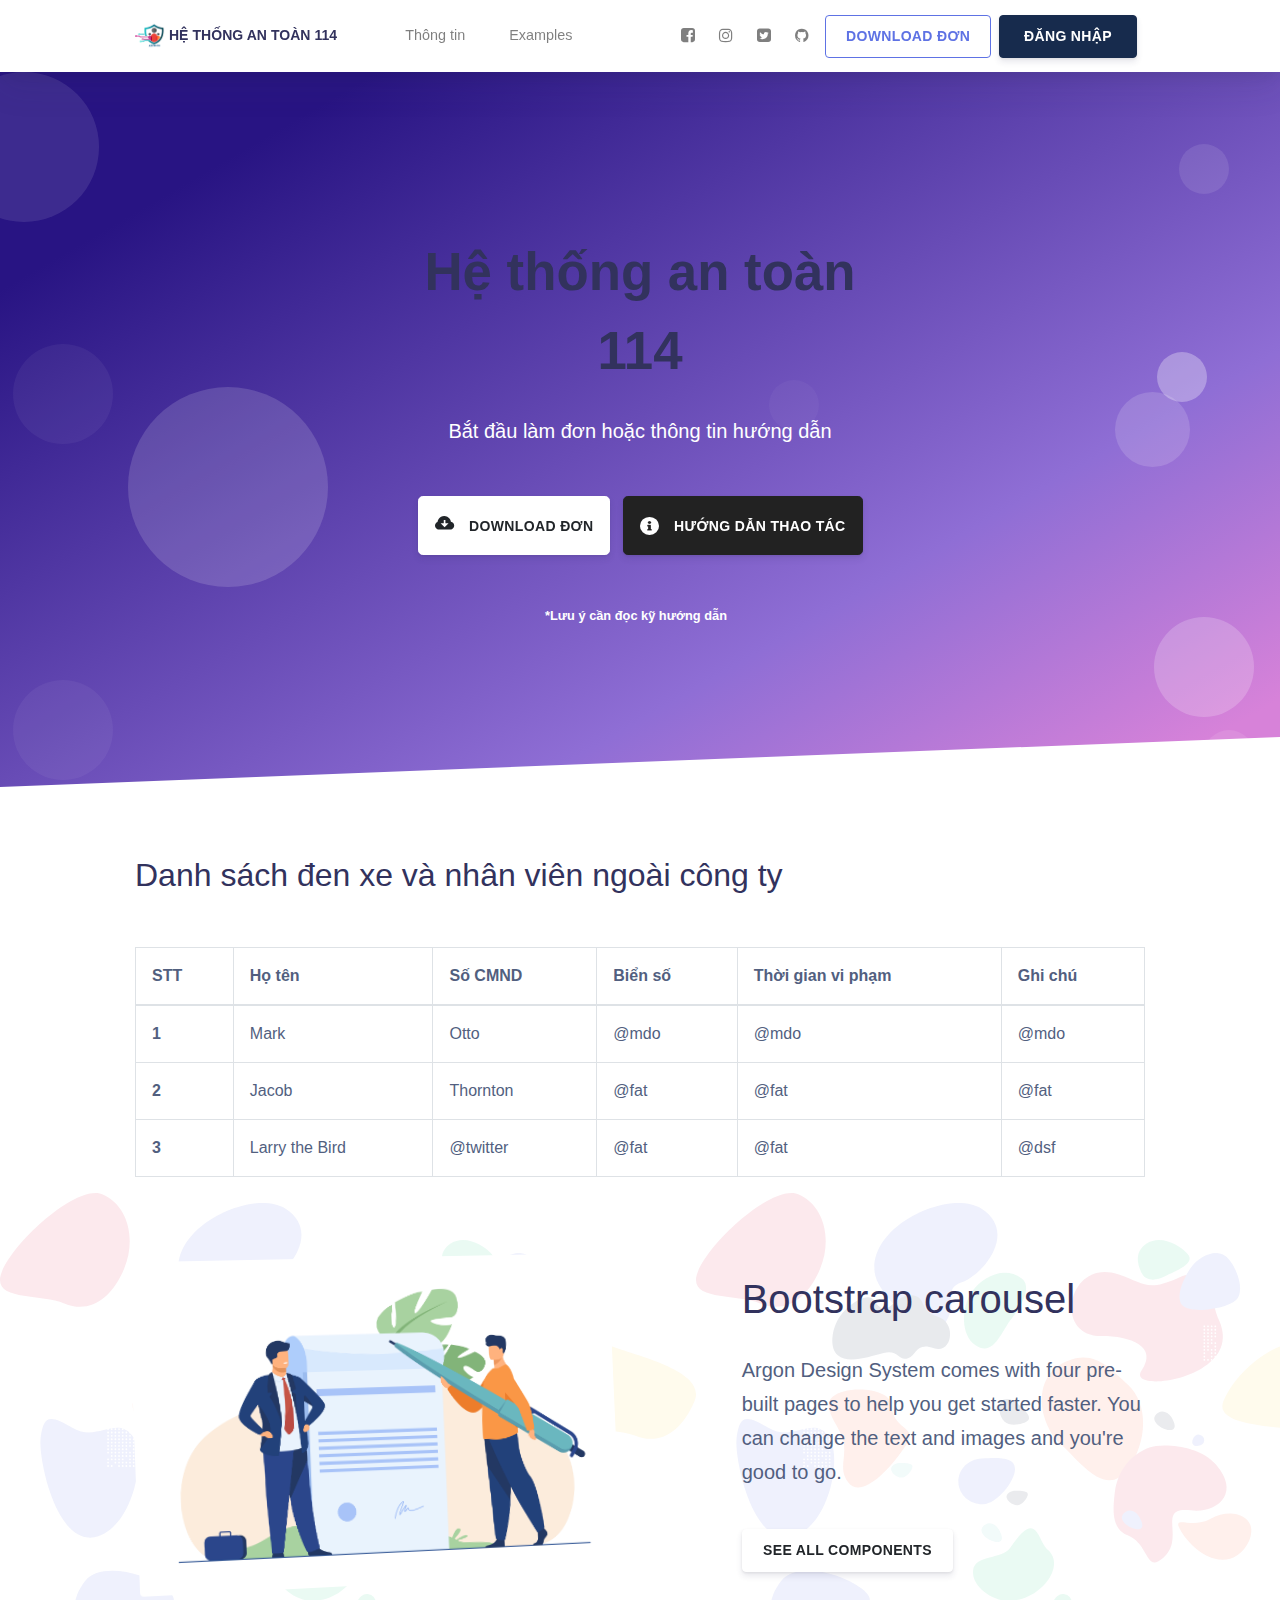
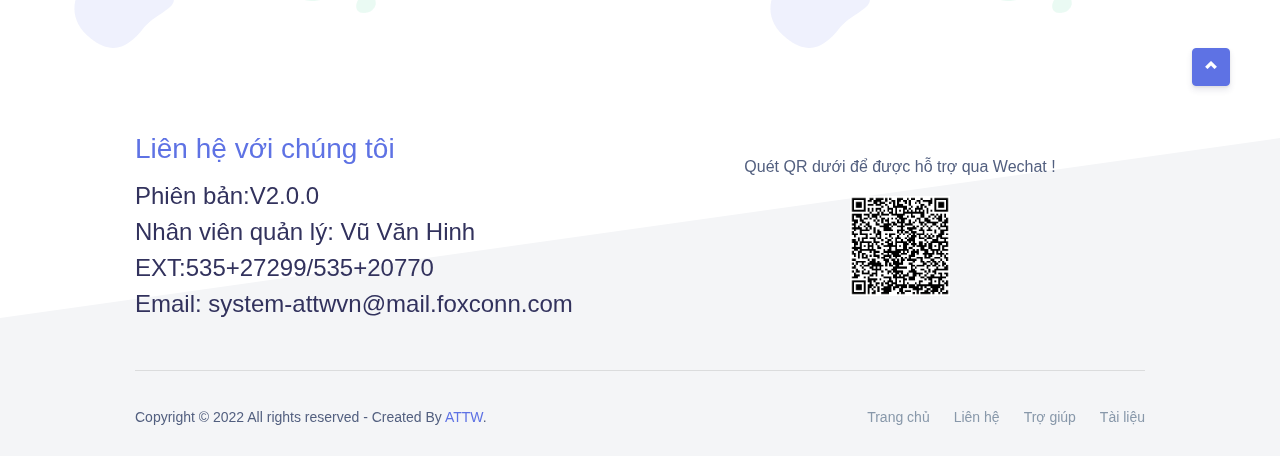
==== commit 5fa516f0: "thêm các trang  mới" ====
--- a/Default.html
+++ b/Default.html
@@ -9,7 +9,7 @@
     Trang chủ
   </title>
   <!--     Fonts and icons     -->
- 
+
   <link href="fontawesome-free-5.15.4-web/css/all.css" rel="stylesheet">
   <!-- Nucleo Icons -->
   <link href="./assets/css/nucleo-icons.css" rel="stylesheet" />
@@ -19,17 +19,20 @@
   <link href="./assets/css/nucleo-svg.css" rel="stylesheet" />
   <!-- CSS Files -->
   <link href="./assets/css/argon-design-system.css?v=1.2.2" rel="stylesheet" />
+  <link rel="stylesheet" href="./assets/css/main.css">
 </head>
 
 <body class="index-page">
   <!-- Navbar -->
-  <nav id="navbar-main" class="navbar navbar-main navbar-expand-lg bg-white navbar-light position-sticky top-0 shadow py-2">
+  <nav id="navbar-main"
+    class="navbar navbar-main navbar-expand-lg bg-white navbar-light position-sticky top-0 shadow py-2">
     <div class="container">
       <a class="navbar-brand mr-lg-5" href="./index.html">
         <img src="./assets/img/logosystem.png">
         Hệ thống An toàn 114
       </a>
-      <button class="navbar-toggler" type="button" data-toggle="collapse" data-target="#navbar_global" aria-controls="navbar_global" aria-expanded="false" aria-label="Toggle navigation">
+      <button class="navbar-toggler" type="button" data-toggle="collapse" data-target="#navbar_global"
+        aria-controls="navbar_global" aria-expanded="false" aria-label="Toggle navigation">
         <span class="navbar-toggler-icon"></span>
       </button>
       <div class="navbar-collapse collapse" id="navbar_global">
@@ -37,11 +40,12 @@
           <div class="row">
             <div class="col-6 collapse-brand">
               <a href="./index.html">
-                <img src="./assets/img/brand/blue.png">
+                <img src="./assets/img/logosystem.png">
               </a>
             </div>
             <div class="col-6 collapse-close">
-              <button type="button" class="navbar-toggler" data-toggle="collapse" data-target="#navbar_global" aria-controls="navbar_global" aria-expanded="false" aria-label="Toggle navigation">
+              <button type="button" class="navbar-toggler" data-toggle="collapse" data-target="#navbar_global"
+                aria-controls="navbar_global" aria-expanded="false" aria-label="Toggle navigation">
                 <span></span>
                 <span></span>
               </button>
@@ -52,35 +56,35 @@
           <li class="nav-item dropdown">
             <a href="#" class="nav-link" data-toggle="dropdown" href="#" role="button">
               <i class="ni ni-ui-04 d-lg-none"></i>
-              <span class="nav-link-inner--text">Components</span>
+              <span class="nav-link-inner--text">Thông tin</span>
             </a>
             <div class="dropdown-menu dropdown-menu-xl">
               <div class="dropdown-menu-inner">
-                <a href="https://demos.creative-tim.com/argon-design-system/docs/getting-started/overview.html" class="media d-flex align-items-center">
+                <a href="#" class="media d-flex align-items-center">
                   <div class="icon icon-shape bg-gradient-primary rounded-circle text-white">
-                    <i class="ni ni-spaceship"></i>
+                    <i class="fas fa-pencil-alt"></i>
                   </div>
                   <div class="media-body ml-3">
-                    <h6 class="heading text-primary mb-md-1">Getting started</h6>
-                    <p class="description d-none d-md-inline-block mb-0">Learn how to use compiling Scss, change brand colors and more.</p>
+                    <h6 class="heading text-primary mb-md-1">Thống kê ký duyệt</h6>
+                    <p class="description d-none d-md-inline-block mb-0">Thống kê kí duyệt trực ban</p>
                   </div>
                 </a>
-                <a href="https://demos.creative-tim.com/argon-design-system/docs/foundation/colors.html" class="media d-flex align-items-center">
+                <a href="#" class="media d-flex align-items-center">
                   <div class="icon icon-shape bg-gradient-success rounded-circle text-white">
-                    <i class="ni ni-palette"></i>
+                    <i class="fas fa-comment"></i>
                   </div>
                   <div class="media-body ml-3">
-                    <h6 class="heading text-primary mb-md-1">Foundation</h6>
-                    <p class="description d-none d-md-inline-block mb-0">Learn more about colors, typography, icons and the grid system we used for .</p>
+                    <h6 class="heading text-primary mb-md-1">Tin nhắn báo sự cố</h6>
+                    <p class="description d-none d-md-inline-block mb-0">Liệt kê gửi tin nhắn sự cố.</p>
                   </div>
                 </a>
-                <a href="https://demos.creative-tim.com/argon-design-system/docs/components/alerts.html" class="media d-flex align-items-center">
+                <a href="#" class="media d-flex align-items-center">
                   <div class="icon icon-shape bg-gradient-warning rounded-circle text-white">
-                    <i class="ni ni-ui-04"></i>
+                    <i class="fas fa-viruses"></i>
                   </div>
                   <div class="media-body ml-3">
-                    <h5 class="heading text-warning mb-md-1">Components</h5>
-                    <p class="description d-none d-md-inline-block mb-0">Browse our 50 beautiful handcrafted components offered in the Free version.</p>
+                    <h5 class="heading text-warning mb-md-1">Covid - 19</h5>
+                    <p class="description d-none d-md-inline-block mb-0">Thông tin về Covid 19</p>
                   </div>
                 </a>
               </div>
@@ -101,41 +105,153 @@
         </ul>
         <ul class="navbar-nav align-items-lg-center ml-lg-auto">
           <li class="nav-item">
-            <a class="nav-link nav-link-icon" href="https://www.facebook.com/CreativeTim/" target="_blank" data-toggle="tooltip" title="Like us on Facebook">
+            <a class="nav-link nav-link-icon" href="https://www.facebook.com/CreativeTim/" target="_blank"
+              data-toggle="tooltip" title="Like us on Facebook">
               <i class="fa fa-facebook-square"></i>
               <span class="nav-link-inner--text d-lg-none">Facebook</span>
             </a>
           </li>
           <li class="nav-item">
-            <a class="nav-link nav-link-icon" href="https://www.instagram.com/creativetimofficial" target="_blank" data-toggle="tooltip" title="Follow us on Instagram">
+            <a class="nav-link nav-link-icon" href="https://www.instagram.com/creativetimofficial" target="_blank"
+              data-toggle="tooltip" title="Follow us on Instagram">
               <i class="fa fa-instagram"></i>
               <span class="nav-link-inner--text d-lg-none">Instagram</span>
             </a>
           </li>
           <li class="nav-item">
-            <a class="nav-link nav-link-icon" href="https://twitter.com/creativetim" target="_blank" data-toggle="tooltip" title="Follow us on Twitter">
+            <a class="nav-link nav-link-icon" href="https://twitter.com/creativetim" target="_blank"
+              data-toggle="tooltip" title="Follow us on Twitter">
               <i class="fa fa-twitter-square"></i>
               <span class="nav-link-inner--text d-lg-none">Twitter</span>
             </a>
           </li>
           <li class="nav-item">
-            <a class="nav-link nav-link-icon" href="https://github.com/creativetimofficial/argon-design-system" target="_blank" data-toggle="tooltip" title="Star us on Github">
+            <a class="nav-link nav-link-icon" href="https://github.com/creativetimofficial/argon-design-system"
+              target="_blank" data-toggle="tooltip" title="Star us on Github">
               <i class="fa fa-github"></i>
               <span class="nav-link-inner--text d-lg-none">Github</span>
             </a>
           </li>
           <li class="nav-item">
-            <a class="btn btn-outline-primary" href="https://www.creative-tim.com/builder/argon" target="_blank">
-              <span class="nav-link-inner--text">Online Builder</span>
-            </a>
-          </li>
-          <li class="nav-item d-none d-lg-block">
-            <a href="https://www.creative-tim.com/product/argon-design-system-pro?ref=ads-upgrade-pro" target="_blank" class="btn btn-primary btn-icon">
-              <span class="btn-inner--icon">
-                <i class="fa fa-shopping-cart"></i>
-              </span>
-              <span class="nav-link-inner--text">Upgrade to PRO</span>
-            </a>
+            <a class="btn btn-outline-primary" href="#" target="_blank">
+              <span class="nav-link-inner--text">Download đơn</span>
+            </a>
+          </li>
+          <li class="nav-item">
+            <button type="button" class="btn btn-block btn-default mb-0" data-toggle="modal"
+              data-target="#modal-form">Đăng nhập</button>
+            <div class="modal fade" id="modal-form" tabindex="-1" role="dialog" aria-labelledby="modal-form"
+              aria-hidden="true">
+              <div class="modal-dialog modal-dialog-centered modal-sm" role="document">
+                <div class="modal-content">
+                  <div class="modal-body p-0">
+                    <div class="card bg-secondary shadow border-0 mb-0">
+
+                      <div class="card-body px-lg-5 py-lg-5">
+                        <div class="text-center text-muted mb-4">
+                          <h4>Đăng nhập hệ thống 114</h4>
+                        </div>
+                        <form role="form">
+                          <div class="form-group mb-3">
+                            <div class="input-group input-group-alternative">
+                              <div class="input-group-prepend">
+                                <span class="input-group-text"><i class="fas fa-user"></i></span>
+                              </div>
+                              <input class="form-control" placeholder="Username" type="text" required>
+                            </div>
+                          </div>
+                          <div class="form-group">
+                            <div class="input-group input-group-alternative">
+                              <div class="input-group-prepend">
+                                <span class="input-group-text"><i class="ni ni-lock-circle-open"></i></span>
+                              </div>
+                              <input class="form-control" placeholder="Password" type="password">
+                            </div>
+                          </div>
+                          <div class="custom-control custom-control-alternative custom-checkbox">
+                            <input class="custom-control-input" id=" customCheckLogin" type="checkbox">
+                            <label class="custom-control-label" for=" customCheckLogin">
+                              <span>Remember me</span>
+                            </label>
+
+                          </div>
+                          <div class="text-center">
+                            <button type="button" class="btn btn-primary my-4">Sign in</button>
+                          </div>
+                          <div class="card-header bg-white pb-5">
+                            <div class="btn-wrapper text-center">
+                              <div class="text-muted text-center mb-3">
+                                <small>Sign in with</small>
+                              </div>
+                              <a href="javascript:;" class="btn btn-neutral btn-icon">
+                                <span class="btn-inner--text">Smart Office</span>
+                              </a>
+                              <br>
+                              <br>
+                              <button type="button" class="btn btn-block btn-primary mb-0" data-toggle="modal"
+                                data-target="#modal-form1">Forgot password</button>
+                              <div class="modal fade" id="modal-form1" tabindex="-1" role="dialog"
+                                aria-labelledby="modal-form1" aria-hidden="true">
+                                <div class="modal-dialog modal-dialog-centered modal-sm" role="document">
+                                  <div class="modal-content">
+                                    <div class="modal-body p-0">
+                                      <div class="card bg-secondary shadow border-0 mb-0">
+                                        <button type="button" class="close" data-dismiss="modal" aria-label="Close">
+                                          <span aria-hidden="true">×</span>
+                                        </button>
+                                        <div class="card-body px-lg-5 py-lg-5">
+                                          <div class="text-center text-muted mb-4">
+                                            <h4>Quên mật khẩu</h4>
+                                            <small class="text-danger">Tài khoản mặc định là mã thẻ & mật khẩu là 6 số
+                                              cuối CMND</small>
+                                          </div>
+                                          <form role="form">
+                                            <div class="form-group mb-3">
+                                              <div class="input-group input-group-alternative">
+                                                <div class="input-group-prepend">
+                                                  <span class="input-group-text"><i class="fas fa-user"></i></span>
+                                                </div>
+                                                <input class="form-control" placeholder="Username" type="text" required>
+                                              </div>
+                                            </div>
+                                            <div class="form-group">
+                                              <div class="input-group input-group-alternative">
+                                                <div class="input-group-prepend">
+                                                  <span class="input-group-text"><i
+                                                      class="ni ni-lock-circle-open"></i></span>
+                                                </div>
+                                                <input class="form-control" placeholder="Password" type="password">
+                                              </div>
+                                            </div>
+                                            <div class="form-group">
+                                              <div class="input-group input-group-alternative">
+                                                <div class="input-group-prepend">
+                                                  <span class="input-group-text"><i
+                                                      class="ni ni-lock-circle-open"></i></span>
+                                                </div>
+                                                <input class="form-control" placeholder="Password" type="password">
+                                              </div>
+                                            </div>
+                                            <div class="text-center">
+                                              <button type="button" class="btn btn-primary my-4">Submit</button>
+                                            </div>
+                                          </form>
+                                        </div>
+                                      </div>
+                                    </div>
+                                  </div>
+                                </div>
+                              </div>
+                            </div>
+                          </div>
+
+                        </form>
+                      </div>
+                    </div>
+                  </div>
+                </div>
+              </div>
+            </div>
           </li>
         </ul>
       </div>
@@ -162,8 +278,8 @@
             <div class="row align-items-center justify-content-center">
               <div class="col-lg-6 text-center">
                 <div class="col-sm-12">
-                    <h1 class="display-1 ">Hệ thống an toàn 114</h1>
-                  </div>
+                  <h1 class="display-1 ">Hệ thống an toàn 114</h1>
+                </div>
                 <p class="lead text-white">Bắt đầu làm đơn hoặc thông tin hướng dẫn</p>
                 <div class="btn-wrapper mt-5">
                   <a href="#" class="btn btn-lg btn-white btn-icon mb-3 mb-sm-0">
@@ -176,7 +292,7 @@
                   </a>
                 </div>
                 <div class="mt-5">
-                  <small class="font-weight-bold mb-0 mr-2 text-white">*Lưu ý cần đọc ký hướng dẫn</small>                  
+                  <small class="font-weight-bold mb-0 mr-2 text-white">*Lưu ý cần đọc kỹ hướng dẫn</small>
                 </div>
               </div>
             </div>
@@ -184,7 +300,8 @@
         </div>
       </div>
       <div class="separator separator-bottom separator-skew zindex-100">
-        <svg x="0" y="0" viewBox="0 0 2560 100" preserveAspectRatio="none" version="1.1" xmlns="http://www.w3.org/2000/svg">
+        <svg x="0" y="0" viewBox="0 0 2560 100" preserveAspectRatio="none" version="1.1"
+          xmlns="http://www.w3.org/2000/svg">
           <polygon class="fill-white" points="2560 0 2560 100 0 100"></polygon>
         </svg>
       </div>
@@ -193,1414 +310,59 @@
       <div class="container">
         <div class="row justify-content-center">
           <div class="col-lg-12">
-            <!-- Basic elements -->
+            <!-- Black list -->
             <h2 class="mb-5">
-              <span>Basic Elements</span>
+              <span>Danh sách đen xe và nhân viên ngoài công ty</span>
             </h2>
-            <!-- Buttons -->
-            <h3 class="h4 text-success font-weight-bold mb-4">Buttons</h3>
-            <!-- Button colors -->
-            <div class="mb-3 mt-5">
-              <small class="text-uppercase font-weight-bold">Pick your color</small>
-            </div>
-            <button type="button" class="btn btn-primary">Primary</button>
-            <button type="button" class="btn btn-info">Info</button>
-            <button type="button" class="btn btn-success">Success</button>
-            <button type="button" class="btn btn-danger">Danger</button>
-            <button type="button" class="btn btn-warning">Warning</button>
-            <button type="button" class="btn btn-default">Default</button>
-            <button type="button" class="btn btn-secondary">Secondary</button>
-            <div class="mb-3 mt-5">
-              <small class="text-uppercase font-weight-bold">Rounded</small>
-            </div>
-            <button type="button" class="btn btn-primary btn-round">Primary</button>
-            <button type="button" class="btn btn-info btn-round">Info</button>
-            <button type="button" class="btn btn-success btn-round">Success</button>
-            <button type="button" class="btn btn-danger btn-round">Danger</button>
-            <button type="button" class="btn btn-warning btn-round">Warning</button>
-            <button type="button" class="btn btn-default btn-round">Default</button>
-            <button type="button" class="btn btn-secondary btn-round">Secondary</button>
-            <div class="mb-3 mt-5">
-              <small class="text-uppercase font-weight-bold">Outline</small>
-            </div>
-            <button type="button" class="btn btn-outline-primary">Primary</button>
-            <button type="button" class="btn btn-outline-info">Info</button>
-            <button type="button" class="btn btn-outline-success">Success</button>
-            <button type="button" class="btn btn-outline-danger">Danger</button>
-            <button type="button" class="btn btn-outline-warning">Warning</button>
-            <button type="button" class="btn btn-outline-default">Default</button>
-            <button type="button" class="btn btn-outline-secondary">Secondary</button>
-            <div class="mb-3 mt-5">
-              <small class="text-uppercase font-weight-bold">Outline Rounded</small>
-            </div>
-            <button type="button" class="btn btn-outline-primary btn-round">Primary</button>
-            <button type="button" class="btn btn-outline-info btn-round">Info</button>
-            <button type="button" class="btn btn-outline-success btn-round">Success</button>
-            <button type="button" class="btn btn-outline-danger btn-round">Danger</button>
-            <button type="button" class="btn btn-outline-warning btn-round">Warning</button>
-            <button type="button" class="btn btn-outline-default btn-round">Default</button>
-            <button type="button" class="btn btn-outline-secondary btn-round">Secondary</button>
-            <!-- Button links -->
-            <div class="mb-3 mt-5">
-              <small class="text-uppercase font-weight-bold">Links</small>
-            </div>
-            <button type="button" class="btn btn-link text-primary">Primary</button>
-            <button type="button" class="btn btn-link text-info">Info</button>
-            <button type="button" class="btn btn-link text-success">Success</button>
-            <button type="button" class="btn btn-link text-danger">Danger</button>
-            <button type="button" class="btn btn-link text-warning">Warning</button>
-            <button type="button" class="btn btn-link text-default">Default</button>
-            <button type="button" class="btn btn-link text-secondary">Secondary</button>
-            <!-- Button styles -->
-            <div>
-              <div class="mb-3 mt-5">
-                <small class="text-uppercase font-weight-bold">Pick your style</small>
-              </div>
-              <button class="btn btn-primary" type="button">Button</button>
-              <button class="btn btn-icon btn-3 btn-primary" type="button">
-                <span class="btn-inner--icon"><i class="ni ni-bag-17"></i></span>
-                <span class="btn-inner--text">Left icon</span>
-              </button>
-              <button class="btn btn-icon btn-3 btn-primary" type="button">
-                <span class="btn-inner--text">Right icon</span>
-                <span class="btn-inner--icon"><i class="ni ni-bag-17"></i></span>
-              </button>
-              <button class="btn btn-icon btn-primary" type="button">
-                <span class="btn-inner--icon"><i class="ni ni-bag-17"></i></span>
-              </button>
-              <!-- Button sizes -->
-              <div class="mb-3 mt-5">
-                <small class="text-uppercase font-weight-bold">Pick your size</small>
-              </div>
-              <button class="btn btn-sm btn-primary" type="button">Small</button>
-              <button class="btn btn-1 btn-primary" type="button">Regular</button>
-              <button class="btn btn-lg btn-primary" type="button">Large Button</button>
-              <div class="mb-3 mt-5">
-                <small class="text-uppercase font-weight-bold">Floating</small>
-              </div>
-              <button class="btn btn-sm btn-primary btn-icon-only rounded-circle" type="button">
-                <span class="btn-inner--icon"><i class="ni ni-bag-17"></i></span>
-              </button>
-              <button class="btn btn-primary btn-icon-only rounded-circle" type="button">
-                <span class="btn-inner--icon"><i class="ni ni-bag-17"></i></span>
-              </button>
-              <button class="btn btn-lg btn-primary btn-icon-only rounded-circle" type="button">
-                <span class="btn-inner--icon"><i class="ni ni-bag-17"></i></span>
-              </button>
-            </div>
-            <div class="row">
-              <div class="col-md-6">
-                <div class="mb-3 mt-5">
-                  <small class="text-uppercase font-weight-bold">Active & Disabled</small>
-                </div>
-                <div class="row">
-                  <div class="col-md-6">
-                    <button class="btn btn-primary btn-block active" type="button">Active</button>
-                  </div>
-                  <div class="col-md-6">
-                    <button class="btn btn-primary btn-block disabled" type="button">Disabled</button>
-                  </div>
-                </div>
-              </div>
-              <div class="col-md-6">
-                <div class="mb-3 mt-5">
-                  <small class="text-uppercase font-weight-bold">Block Level</small>
-                </div>
-                <div class="row">
-                  <button class="btn btn-primary btn-block" type="button">Primary</button>
-                  <button class="btn btn-info btn-block" type="button">Info</button>
-                </div>
-              </div>
-            </div>
-            <!-- Back to top button -->
-            <button class="btn btn-primary btn-icon-only back-to-top" type="button" name="button">
-              <i class="ni ni-bold-up"></i>
-            </button>
+            <table class="table table-bordered">
+              <thead>
+                <tr>
+                  <th scope="col">STT</th>
+                  <th scope="col">Họ tên</th>
+                  <th scope="col">Số CMND</th>
+                  <th scope="col">Biển số</th>
+                  <th scope="col">Thời gian vi phạm</th>
+                  <th scope="col">Ghi chú</th>
+                </tr>
+              </thead>
+              <tbody>
+                <tr>
+                  <th scope="row">1</th>
+                  <td>Mark</td>
+                  <td>Otto</td>
+                  <td>@mdo</td>
+                  <td>@mdo</td>
+                  <td>@mdo</td>
+                </tr>
+                <tr>
+                  <th scope="row">2</th>
+                  <td>Jacob</td>
+                  <td>Thornton</td>
+                  <td>@fat</td>
+                  <td>@fat</td>
+                  <td>@fat</td>
+                </tr>
+                <tr>
+                  <th scope="row">3</th>
+                  <td>Larry the Bird</td>
+                  <td>@twitter</td>
+                  <td>@fat</td>
+                  <td>@fat</td>
+                  <td>@dsf</td>
+                </tr>
+              </tbody>
+            </table>
           </div>
         </div>
       </div>
     </div>
-    <div class="section pb-0 section-components">
-      <div class="container mb-5">
-        <!-- Inputs -->
-        <h3 class="h4 text-success font-weight-bold mb-4">Inputs</h3>
-        <div class="mb-3">
-          <small class="text-uppercase font-weight-bold">Form controls</small>
-        </div>
-        <div class="row">
-          <div class="col-lg-4 col-sm-6">
-            <div class="form-group">
-              <input type="text" placeholder="Regular" class="form-control" />
-            </div>
-            <div class="form-group">
-              <div class="input-group mb-4">
-                <div class="input-group-prepend">
-                  <span class="input-group-text"><i class="ni ni-zoom-split-in"></i></span>
-                </div>
-                <input class="form-control" placeholder="Search" type="text">
-              </div>
-            </div>
-          </div>
-          <div class="col-lg-4 col-sm-6">
-            <div class="form-group">
-              <input type="text" placeholder="Regular" class="form-control" disabled />
-            </div>
-            <div class="form-group">
-              <div class="input-group mb-4">
-                <input class="form-control" placeholder="Birthday" type="text">
-                <div class="input-group-append">
-                  <span class="input-group-text"><i class="ni ni-zoom-split-in"></i></span>
-                </div>
-              </div>
-            </div>
-          </div>
-          <div class="col-lg-4 col-sm-6">
-            <div class="form-group has-success">
-              <input type="text" placeholder="Success" class="form-control is-valid" />
-            </div>
-            <div class="form-group has-danger">
-              <input type="email" placeholder="Error Input" class="form-control is-invalid" />
-            </div>
-          </div>
-        </div>
-      </div>
-      <div class="py-5 bg-secondary">
-        <div class="container">
-          <!-- Inputs (alternative) -->
-          <div class="mb-3">
-            <small class="text-uppercase font-weight-bold">Form controls (alternative)</small>
-          </div>
-          <div class="row">
-            <div class="col-lg-4 col-sm-6">
-              <div class="form-group">
-                <input type="text" placeholder="Regular" class="form-control form-control-alternative" />
-              </div>
-              <div class="form-group">
-                <div class="input-group input-group-alternative mb-4">
-                  <div class="input-group-prepend">
-                    <span class="input-group-text"><i class="ni ni-zoom-split-in"></i></span>
-                  </div>
-                  <input class="form-control" placeholder="Search" type="text">
-                </div>
-              </div>
-            </div>
-            <div class="col-lg-4 col-sm-6">
-              <div class="form-group">
-                <input type="text" placeholder="Regular" class="form-control form-control-alternative " disabled />
-              </div>
-              <div class="form-group">
-                <div class="input-group input-group-alternative mb-4">
-                  <input class="form-control" placeholder="Birthday" type="text">
-                  <div class="input-group-append">
-                    <span class="input-group-text"><i class="ni ni-zoom-split-in"></i></span>
-                  </div>
-                </div>
-              </div>
-            </div>
-            <div class="col-lg-4 col-sm-6">
-              <div class="form-group has-success">
-                <input type="text" placeholder="Success" class="form-control form-control-alternative is-valid" />
-              </div>
-              <div class="form-group has-danger">
-                <input type="email" placeholder="Error Input" class="form-control form-control-alternative is-invalid" />
-              </div>
-            </div>
-          </div>
-        </div>
-      </div>
-    </div>
-    <div class="section">
-      <div class="container">
-        <!-- Custom controls -->
-        <div class="row">
-          <div class="col-lg-3 col-md-6">
-            <!-- Checkboxes -->
-            <div class="mb-3">
-              <small class="text-uppercase font-weight-bold">Checkboxes</small>
-            </div>
-            <div class="custom-control custom-checkbox mb-3">
-              <input class="custom-control-input" id="customCheck1" type="checkbox">
-              <label class="custom-control-label" for="customCheck1">
-                <span>Unchecked</span>
-              </label>
-            </div>
-            <div class="custom-control custom-checkbox mb-3">
-              <input class="custom-control-input" id="customCheck2" type="checkbox" checked>
-              <label class="custom-control-label" for="customCheck2">
-                <span>Checked</span>
-              </label>
-            </div>
-            <div class="custom-control custom-checkbox mb-3">
-              <input class="custom-control-input" id="customCheck3" type="checkbox" disabled>
-              <label class="custom-control-label" for="customCheck3">
-                <span>Disabled Unchecked</span>
-              </label>
-            </div>
-            <div class="custom-control custom-checkbox mb-3">
-              <input class="custom-control-input" id="customCheck4" type="checkbox" checked disabled>
-              <label class="custom-control-label" for="customCheck4">
-                <span>Disabled Checked</span>
-              </label>
-            </div>
-          </div>
-          <div class="col-lg-3 col-sm-6 mt-4 mt-md-0">
-            <!-- Radio buttons -->
-            <div class="mb-3">
-              <small class="text-uppercase font-weight-bold">Radios</small>
-            </div>
-            <div class="custom-control custom-radio mb-3">
-              <input name="custom-radio-1" class="custom-control-input" id="customRadio1" type="radio">
-              <label class="custom-control-label" for="customRadio1">
-                <span>Unchecked</span>
-              </label>
-            </div>
-            <div class="custom-control custom-radio mb-3">
-              <input name="custom-radio-1" class="custom-control-input" id="customRadio2" checked type="radio">
-              <label class="custom-control-label" for="customRadio2">
-                <span>Checked</span>
-              </label>
-            </div>
-            <div class="custom-control custom-radio mb-3">
-              <input name="custom-radio-2" class="custom-control-input" id="customRadio3" disabled type="radio">
-              <label class="custom-control-label" for="customRadio3">
-                <span>Disabled unchecked</span>
-              </label>
-            </div>
-            <div class="custom-control custom-radio mb-3">
-              <input name="custom-radio-2" class="custom-control-input" id="customRadio4" checked disabled type="radio">
-              <label class="custom-control-label" for="customRadio4">
-                <span>Disabled checkbox</span>
-              </label>
-            </div>
-          </div>
-          <div class="col-lg-3 col-sm-6 mt-4 mt-md-0">
-            <!-- Toggle buttons -->
-            <div class="mb-3">
-              <small class="text-uppercase font-weight-bold">Toggle buttons</small>
-            </div><label class="custom-toggle">
-              <input type="checkbox">
-              <span class="custom-toggle-slider rounded-circle"></span>
-            </label>
-            <span class="clearfix"></span>
-            <label class="custom-toggle">
-              <input type="checkbox" checked>
-              <span class="custom-toggle-slider rounded-circle"></span>
-            </label>
-          </div>
-          <div class="col-lg-3 col-sm-6 mt-4 mt-md-0">
-            <div class="mb-3">
-              <small class="text-uppercase font-weight-bold">Sliders</small>
-            </div>
-            <!-- Simple slider -->
-            <div class="input-slider-container">
-              <div id="sliderRegular" class="slider"></div>
-              <br>
-              <div id="sliderDouble" class="slider slider-primary"></div>
-            </div>
-            <!-- Range slider -->
-            <div class="mt-5">
-              <!-- Range slider container -->
-              <div id="input-slider-range" data-range-value-min="100" data-range-value-max="500"></div>
-              <!-- Range slider values -->
-              <div class="row d-none">
-                <div class="col-6">
-                  <span class="range-slider-value value-low" data-range-value-low="200" id="input-slider-range-value-low"></span>
-                </div>
-                <div class="col-6 text-right">
-                  <span class="range-slider-value value-high" data-range-value-high="400" id="input-slider-range-value-high"></span>
-                </div>
-              </div>
-            </div>
-          </div>
-        </div>
-        <div class="row justify-content-center mt-md">
-          <div class="col-lg-12">
-            <!-- Menu -->
-            <h3 class="h4 text-success font-weight-bold mb-4">Menu</h3>
-            <div class="row">
-              <div class="col-lg-6">
-                <div class="mb-3">
-                  <small class="text-uppercase font-weight-bold">With text</small>
-                </div>
-                <nav class="navbar navbar-expand-lg navbar-dark bg-primary rounded">
-                  <div class="container">
-                    <a class="navbar-brand" href="javascript:;">Menu</a>
-                    <button class="navbar-toggler" type="button" data-toggle="collapse" data-target="#nav-inner-primary" aria-controls="nav-inner-primary" aria-expanded="false" aria-label="Toggle navigation">
-                      <span class="navbar-toggler-icon"></span>
-                    </button>
-                    <div class="collapse navbar-collapse" id="nav-inner-primary">
-                      <div class="navbar-collapse-header">
-                        <div class="row">
-                          <div class="col-6 collapse-brand">
-                            <a href="./index.html">
-                              <img src="./assets/img/brand/blue.png">
-                            </a>
-                          </div>
-                          <div class="col-6 collapse-close">
-                            <button type="button" class="navbar-toggler" data-toggle="collapse" data-target="#nav-inner-primary" aria-controls="nav-inner-primary" aria-expanded="false" aria-label="Toggle navigation">
-                              <span></span>
-                              <span></span>
-                            </button>
-                          </div>
-                        </div>
-                      </div>
-                      <ul class="navbar-nav ml-lg-auto">
-                        <li class="nav-item">
-                          <a class="nav-link" href="javascript:;">Discover
-                            <span class="sr-only">(current)</span>
-                          </a>
-                        </li>
-                        <li class="nav-item">
-                          <a class="nav-link" href="javascript:;">Profile</a>
-                        </li>
-                        <li class="nav-item dropdown">
-                          <a class="nav-link dropdown-toggle" href="javascript:;" id="nav-inner-primary_dropdown_1" role="button" data-toggle="dropdown" aria-haspopup="true" aria-expanded="false">Settings</a>
-                          <div class="dropdown-menu" aria-labelledby="nav-inner-primary_dropdown_1">
-                            <a class="dropdown-item" href="javascript:;">Action</a>
-                            <a class="dropdown-item" href="javascript:;">Another action</a>
-                            <div class="dropdown-divider"></div>
-                            <a class="dropdown-item" href="javascript:;">Something else here</a>
-                          </div>
-                        </li>
-                      </ul>
-                    </div>
-                  </div>
-                </nav>
-              </div>
-              <div class="col-lg-6 mt-4 mt-lg-0">
-                <div class="mb-3">
-                  <small class="text-uppercase font-weight-bold">With icons</small>
-                </div>
-                <nav class="navbar navbar-expand-lg navbar-dark bg-success rounded">
-                  <div class="container">
-                    <a class="navbar-brand" href="javascript:;">Menu</a>
-                    <button class="navbar-toggler" type="button" data-toggle="collapse" data-target="#nav-inner-success" aria-controls="nav-inner-success" aria-expanded="false" aria-label="Toggle navigation">
-                      <span class="navbar-toggler-icon"></span>
-                    </button>
-                    <div class="collapse navbar-collapse" id="nav-inner-success">
-                      <div class="navbar-collapse-header">
-                        <div class="row">
-                          <div class="col-6 collapse-brand">
-                            <a href="./index.html">
-                              <img src="./assets/img/brand/blue.png">
-                            </a>
-                          </div>
-                          <div class="col-6 collapse-close">
-                            <button type="button" class="navbar-toggler" data-toggle="collapse" data-target="#nav-inner-success" aria-controls="nav-inner-success" aria-expanded="false" aria-label="Toggle navigation">
-                              <span></span>
-                              <span></span>
-                            </button>
-                          </div>
-                        </div>
-                      </div>
-                      <ul class="navbar-nav ml-lg-auto">
-                        <li class="nav-item">
-                          <a class="nav-link nav-link-icon" href="javascript:;">
-                            <i class="ni ni-favourite-28"></i>
-                            <span class="nav-link-inner--text d-lg-none">Discover</span>
-                          </a>
-                        </li>
-                        <li class="nav-item">
-                          <a class="nav-link nav-link-icon" href="javascript:;">
-                            <i class="ni ni-notification-70"></i>
-                            <span class="nav-link-inner--text d-lg-none">Profile</span>
-                          </a>
-                        </li>
-                        <li class="nav-item dropdown">
-                          <a class="nav-link dropdown-toggle nav-link-icon" href="javascript:;" id="nav-inner-success_dropdown_1" role="button" data-toggle="dropdown" aria-haspopup="true" aria-expanded="false">
-                            <i class="ni ni-settings-gear-65"></i>
-                            <span class="nav-link-inner--text d-lg-none">Settings</span>
-                          </a>
-                          <div class="dropdown-menu dropdown-menu-right" aria-labelledby="nav-inner-success_dropdown_1">
-                            <a class="dropdown-item" href="javascript:;">Action</a>
-                            <a class="dropdown-item" href="javascript:;">Another action</a>
-                            <div class="dropdown-divider"></div>
-                            <a class="dropdown-item" href="javascript:;">Something else here</a>
-                          </div>
-                        </li>
-                      </ul>
-                    </div>
-                  </div>
-                </nav>
-              </div>
-            </div>
-          </div>
-        </div>
-      </div>
-    </div>
-    <div class="section section-navbars">
-      <div class="container">
-        <!-- Navigation -->
-        <h2 class="mb-5">
-          <span>Navbars</span>
-        </h2>
-      </div>
-      <!-- Navbar default -->
-      <nav class="navbar navbar-expand-lg navbar-dark bg-default">
-        <div class="container">
-          <a class="navbar-brand" href="javascript:;">Default Color</a>
-          <button class="navbar-toggler" type="button" data-toggle="collapse" data-target="#navbar-default" aria-controls="navbar-default" aria-expanded="false" aria-label="Toggle navigation">
-            <span class="navbar-toggler-icon"></span>
-          </button>
-          <div class="collapse navbar-collapse" id="navbar-default">
-            <div class="navbar-collapse-header">
-              <div class="row">
-                <div class="col-6 collapse-brand">
-                  <a href="./index.html">
-                    <img src="./assets/img/brand/blue.png">
-                  </a>
-                </div>
-                <div class="col-6 collapse-close">
-                  <button type="button" class="navbar-toggler" data-toggle="collapse" data-target="#navbar-default" aria-controls="navbar-default" aria-expanded="false" aria-label="Toggle navigation">
-                    <span></span>
-                    <span></span>
-                  </button>
-                </div>
-              </div>
-            </div>
-            <ul class="navbar-nav ml-lg-auto">
-              <li class="nav-item">
-                <a class="nav-link nav-link-icon" href="javascript:;">
-                  <i class="ni ni-favourite-28"></i>
-                  <span class="nav-link-inner--text d-lg-none">Discover</span>
-                </a>
-              </li>
-              <li class="nav-item">
-                <a class="nav-link nav-link-icon" href="javascript:;">
-                  <i class="ni ni-notification-70"></i>
-                  <span class="nav-link-inner--text d-lg-none">Profile</span>
-                </a>
-              </li>
-              <li class="nav-item dropdown">
-                <a class="nav-link nav-link-icon dropdown-toggle" href="javascript:;" id="navbar-default_dropdown_1" role="button" data-toggle="dropdown" aria-haspopup="true" aria-expanded="false">
-                  <i class="ni ni-settings-gear-65"></i>
-                  <span class="nav-link-inner--text d-lg-none">Settings</span>
-                </a>
-                <div class="dropdown-menu dropdown-menu-right" aria-labelledby="navbar-default_dropdown_1">
-                  <a class="dropdown-item" href="javascript:;">Action</a>
-                  <a class="dropdown-item" href="javascript:;">Another action</a>
-                  <div class="dropdown-divider"></div>
-                  <a class="dropdown-item" href="javascript:;">Something else here</a>
-                </div>
-              </li>
-            </ul>
-          </div>
-        </div>
-      </nav>
-      <!-- Navbar primary -->
-      <nav class="navbar navbar-expand-lg navbar-dark bg-primary mt-4">
-        <div class="container">
-          <a class="navbar-brand" href="javascript:;">Primary Color</a>
-          <button class="navbar-toggler" type="button" data-toggle="collapse" data-target="#navbar-primary" aria-controls="navbar-primary" aria-expanded="false" aria-label="Toggle navigation">
-            <span class="navbar-toggler-icon"></span>
-          </button>
-          <div class="collapse navbar-collapse" id="navbar-primary">
-            <div class="navbar-collapse-header">
-              <div class="row">
-                <div class="col-6 collapse-brand">
-                  <a href="./index.html">
-                    <img src="./assets/img/brand/blue.png">
-                  </a>
-                </div>
-                <div class="col-6 collapse-close">
-                  <button type="button" class="navbar-toggler" data-toggle="collapse" data-target="#navbar-primary" aria-controls="navbar-primary" aria-expanded="false" aria-label="Toggle navigation">
-                    <span></span>
-                    <span></span>
-                  </button>
-                </div>
-              </div>
-            </div>
-            <ul class="navbar-nav ml-lg-auto">
-              <li class="nav-item">
-                <a class="nav-link" href="javascript:;">Discover
-                  <span class="sr-only">(current)</span>
-                </a>
-              </li>
-              <li class="nav-item">
-                <a class="nav-link" href="javascript:;">Profile</a>
-              </li>
-              <li class="nav-item dropdown">
-                <a class="nav-link dropdown-toggle" href="javascript:;" id="navbar-primary_dropdown_1" role="button" data-toggle="dropdown" aria-haspopup="true" aria-expanded="false">Settings</a>
-                <div class="dropdown-menu dropdown-menu-right" aria-labelledby="navbar-primary_dropdown_1">
-                  <a class="dropdown-item" href="javascript:;">Action</a>
-                  <a class="dropdown-item" href="javascript:;">Another action</a>
-                  <div class="dropdown-divider"></div>
-                  <a class="dropdown-item" href="javascript:;">Something else here</a>
-                </div>
-              </li>
-            </ul>
-          </div>
-        </div>
-      </nav>
-      <!-- Navbar success -->
-      <nav class="navbar navbar-expand-lg navbar-dark bg-success mt-4">
-        <div class="container">
-          <a class="navbar-brand" href="javascript:;">Success Color</a>
-          <button class="navbar-toggler" type="button" data-toggle="collapse" data-target="#navbar-success" aria-controls="navbar-success" aria-expanded="false" aria-label="Toggle navigation">
-            <span class="navbar-toggler-icon"></span>
-          </button>
-          <div class="collapse navbar-collapse" id="navbar-success">
-            <div class="navbar-collapse-header">
-              <div class="row">
-                <div class="col-6 collapse-brand">
-                  <a href="./index.html">
-                    <img src="./assets/img/brand/blue.png">
-                  </a>
-                </div>
-                <div class="col-6 collapse-close">
-                  <button type="button" class="navbar-toggler" data-toggle="collapse" data-target="#navbar-success" aria-controls="navbar-success" aria-expanded="false" aria-label="Toggle navigation">
-                    <span></span>
-                    <span></span>
-                  </button>
-                </div>
-              </div>
-            </div>
-            <ul class="navbar-nav ml-lg-auto">
-              <li class="nav-item">
-                <a class="nav-link nav-link-icon" href="javascript:;">
-                  <i class="ni ni-favourite-28"></i>
-                  <span class="nav-link-inner--text d-lg-none">Favorites</span>
-                </a>
-              </li>
-              <li class="nav-item">
-                <a class="nav-link nav-link-icon" href="javascript:;">
-                  <i class="ni ni-planet"></i>
-                  <span class="nav-link-inner--text d-lg-none">Another action</span>
-                </a>
-              </li>
-              <li class="nav-item dropdown">
-                <a class="nav-link nav-link-icon dropdown-toggle" href="javascript:;" id="navbar-success_dropdown_1" role="button" data-toggle="dropdown" aria-haspopup="true" aria-expanded="false">
-                  <i class="ni ni-settings-gear-65"></i>
-                  <span class="nav-link-inner--text d-lg-none">Settings</span>
-                </a>
-                <div class="dropdown-menu dropdown-menu-right" aria-labelledby="navbar-success_dropdown_1">
-                  <a class="dropdown-item" href="javascript:;">Action</a>
-                  <a class="dropdown-item" href="javascript:;">Another action</a>
-                  <div class="dropdown-divider"></div>
-                  <a class="dropdown-item" href="javascript:;">Something else here</a>
-                </div>
-              </li>
-            </ul>
-          </div>
-        </div>
-      </nav>
-      <!-- Navbar danger -->
-      <nav class="navbar navbar-expand-lg navbar-dark bg-danger mt-4">
-        <div class="container">
-          <a class="navbar-brand" href="javascript:;">Danger Color</a>
-          <button class="navbar-toggler" type="button" data-toggle="collapse" data-target="#navbar-danger" aria-controls="navbar-danger" aria-expanded="false" aria-label="Toggle navigation">
-            <span class="navbar-toggler-icon"></span>
-          </button>
-          <div class="collapse navbar-collapse" id="navbar-danger">
-            <div class="navbar-collapse-header">
-              <div class="row">
-                <div class="col-6 collapse-brand">
-                  <a href="./index.html">
-                    <img src="./assets/img/brand/blue.png">
-                  </a>
-                </div>
-                <div class="col-6 collapse-close">
-                  <button type="button" class="navbar-toggler" data-toggle="collapse" data-target="#navbar-danger" aria-controls="navbar-danger" aria-expanded="false" aria-label="Toggle navigation">
-                    <span></span>
-                    <span></span>
-                  </button>
-                </div>
-              </div>
-            </div>
-            <ul class="navbar-nav ml-auto">
-              <li class="nav-item">
-                <a class="nav-link nav-link-icon" href="javascript:;">
-                  <i class="fa fa-facebook-square"></i>
-                  <span class="nav-link-inner--text d-lg-none">Facebook</span>
-                </a>
-              </li>
-              <li class="nav-item">
-                <a class="nav-link nav-link-icon" href="javascript:;">
-                  <i class="fa fa-twitter"></i>
-                  <span class="nav-link-inner--text d-lg-none">Twitter</span>
-                </a>
-              </li>
-              <li class="nav-item">
-                <a class="nav-link nav-link-icon" href="javascript:;">
-                  <i class="fa fa-google-plus"></i>
-                  <span class="nav-link-inner--text d-lg-none">Google +</span>
-                </a>
-              </li>
-              <li class="nav-item">
-                <a class="nav-link nav-link-icon" href="javascript:;">
-                  <i class="fa fa-instagram"></i>
-                  <span class="nav-link-inner--text d-lg-none">Instagram</span>
-                </a>
-              </li>
-            </ul>
-          </div>
-        </div>
-      </nav>
-      <!-- Navbar warning -->
-      <nav class="navbar navbar-expand-lg navbar-dark bg-warning mt-4">
-        <div class="container">
-          <a class="navbar-brand" href="javascript:;">Warning Color</a>
-          <button class="navbar-toggler" type="button" data-toggle="collapse" data-target="#navbar-warning" aria-controls="navbar-warning" aria-expanded="false" aria-label="Toggle navigation">
-            <span class="navbar-toggler-icon"></span>
-          </button>
-          <div class="collapse navbar-collapse" id="navbar-warning">
-            <div class="navbar-collapse-header">
-              <div class="row">
-                <div class="col-6 collapse-brand">
-                  <a href="./index.html">
-                    <img src="./assets/img/brand/blue.png">
-                  </a>
-                </div>
-                <div class="col-6 collapse-close">
-                  <button type="button" class="navbar-toggler" data-toggle="collapse" data-target="#navbar-warning" aria-controls="navbar-warning" aria-expanded="false" aria-label="Toggle navigation">
-                    <span></span>
-                    <span></span>
-                  </button>
-                </div>
-              </div>
-            </div>
-            <ul class="navbar-nav align-items-lg-center ml-lg-auto">
-              <li class="nav-item">
-                <a class="nav-link nav-link-icon" href="javascript:;">
-                  <i class="fa fa-facebook-square"></i>
-                  <span class="nav-link-inner--text d-lg-none">Share</span>
-                </a>
-              </li>
-              <li class="nav-item">
-                <a class="nav-link nav-link-icon" href="javascript:;">
-                  <i class="fa fa-twitter"></i>
-                  <span class="nav-link-inner--text d-lg-none">Tweet</span>
-                </a>
-              </li>
-              <li class="nav-item">
-                <a class="nav-link nav-link-icon" href="javascript:;">
-                  <i class="fa fa-pinterest"></i>
-                  <span class="nav-link-inner--text d-lg-none">Pin</span>
-                </a>
-              </li>
-            </ul>
-          </div>
-        </div>
-      </nav>
-      <!-- Navbar info -->
-      <nav class="navbar navbar-expand-lg navbar-dark bg-info mt-4">
-        <div class="container">
-          <a class="navbar-brand" href="javascript:;">Info Color</a>
-          <button class="navbar-toggler" type="button" data-toggle="collapse" data-target="#navbar-info" aria-controls="navbar-info" aria-expanded="false" aria-label="Toggle navigation">
-            <span class="navbar-toggler-icon"></span>
-          </button>
-          <div class="collapse navbar-collapse" id="navbar-info">
-            <div class="navbar-collapse-header">
-              <div class="row">
-                <div class="col-6 collapse-brand">
-                  <a href="./index.html">
-                    <img src="./assets/img/brand/blue.png">
-                  </a>
-                </div>
-                <div class="col-6 collapse-close">
-                  <button type="button" class="navbar-toggler" data-toggle="collapse" data-target="#navbar-info" aria-controls="navbar-info" aria-expanded="false" aria-label="Toggle navigation">
-                    <span></span>
-                    <span></span>
-                  </button>
-                </div>
-              </div>
-            </div>
-            <ul class="navbar-nav ml-auto">
-              <li class="nav-item">
-                <a class="nav-link nav-link-icon" href="javascript:;">
-                  <i class="fa fa-facebook-square"></i>
-                  <span class="nav-link-inner--text">Facebook</span>
-                </a>
-              </li>
-              <li class="nav-item">
-                <a class="nav-link nav-link-icon" href="javascript:;">
-                  <i class="fa fa-twitter"></i>
-                  <span class="nav-link-inner--text">Twitter</span>
-                </a>
-              </li>
-              <li class="nav-item">
-                <a class="nav-link nav-link-icon" href="javascript:;">
-                  <i class="fa fa-instagram"></i>
-                  <span class="nav-link-inner--text">Instagram</span>
-                </a>
-              </li>
-            </ul>
-          </div>
-        </div>
-      </nav>
-    </div>
-    <div class="section section-components">
-      <div class="container">
-        <h3 class="h4 text-success font-weight-bold mb-4">Tabs</h4>
-          <div class="row justify-content-center">
-            <div class="col-lg-6">
-              <!-- Tabs with icons -->
-              <div class="mb-3">
-                <small class="text-uppercase font-weight-bold">With icons</small>
-              </div>
-              <div class="nav-wrapper">
-                <ul class="nav nav-pills nav-fill flex-column flex-md-row" id="tabs-icons-text" role="tablist">
-                  <li class="nav-item">
-                    <a class="nav-link mb-sm-3 mb-md-0 active" id="tabs-icons-text-1-tab" data-toggle="tab" href="#tabs-icons-text-1" role="tab" aria-controls="tabs-icons-text-1" aria-selected="true"><i class="ni ni-cloud-upload-96 mr-2"></i>Home</a>
-                  </li>
-                  <li class="nav-item">
-                    <a class="nav-link mb-sm-3 mb-md-0" id="tabs-icons-text-2-tab" data-toggle="tab" href="#tabs-icons-text-2" role="tab" aria-controls="tabs-icons-text-2" aria-selected="false"><i class="ni ni-bell-55 mr-2"></i>Profile</a>
-                  </li>
-                  <li class="nav-item">
-                    <a class="nav-link mb-sm-3 mb-md-0" id="tabs-icons-text-3-tab" data-toggle="tab" href="#tabs-icons-text-3" role="tab" aria-controls="tabs-icons-text-3" aria-selected="false"><i class="ni ni-calendar-grid-58 mr-2"></i>Messages</a>
-                  </li>
-                </ul>
-              </div>
-              <div class="card shadow">
-                <div class="card-body">
-                  <div class="tab-content" id="myTabContent">
-                    <div class="tab-pane fade show active" id="tabs-icons-text-1" role="tabpanel" aria-labelledby="tabs-icons-text-1-tab">
-                      <p class="description">Raw denim you probably haven't heard of them jean shorts Austin. Nesciunt tofu stumptown aliqua, retro synth master cleanse. Mustache cliche tempor, williamsburg carles vegan helvetica. Reprehenderit butcher retro keffiyeh dreamcatcher synth.</p>
-                      <p class="description">Raw denim you probably haven't heard of them jean shorts Austin. Nesciunt tofu stumptown aliqua, retro synth master cleanse.</p>
-                    </div>
-                    <div class="tab-pane fade" id="tabs-icons-text-2" role="tabpanel" aria-labelledby="tabs-icons-text-2-tab">
-                      <p class="description">Cosby sweater eu banh mi, qui irure terry richardson ex squid. Aliquip placeat salvia cillum iphone. Seitan aliquip quis cardigan american apparel, butcher voluptate nisi qui.</p>
-                    </div>
-                    <div class="tab-pane fade" id="tabs-icons-text-3" role="tabpanel" aria-labelledby="tabs-icons-text-3-tab">
-                      <p class="description">Raw denim you probably haven't heard of them jean shorts Austin. Nesciunt tofu stumptown aliqua, retro synth master cleanse. Mustache cliche tempor, williamsburg carles vegan helvetica. Reprehenderit butcher retro keffiyeh dreamcatcher synth.</p>
-                    </div>
-                  </div>
-                </div>
-              </div>
-            </div>
-            <div class="col-lg-6 mt-5 mt-lg-0">
-              <!-- Menu -->
-              <div class="mb-3">
-                <small class="text-uppercase font-weight-bold">With text</small>
-              </div>
-              <div class="nav-wrapper">
-                <ul class="nav nav-pills nav-fill flex-column flex-md-row" id="tabs-text" role="tablist">
-                  <li class="nav-item">
-                    <a class="nav-link mb-sm-3 mb-md-0 active" id="tabs-text-1-tab" data-toggle="tab" href="#tabs-text-1" role="tab" aria-controls="tabs-text-1" aria-selected="true">Home</a>
-                  </li>
-                  <li class="nav-item">
-                    <a class="nav-link mb-sm-3 mb-md-0" id="tabs-text-2-tab" data-toggle="tab" href="#tabs-text-2" role="tab" aria-controls="tabs-text-2" aria-selected="false">Profile</a>
-                  </li>
-                  <li class="nav-item">
-                    <a class="nav-link mb-sm-3 mb-md-0" id="tabs-text-3-tab" data-toggle="tab" href="#tabs-text-3" role="tab" aria-controls="tabs-text-3" aria-selected="false">Messages</a>
-                  </li>
-                </ul>
-              </div>
-              <div class="card shadow">
-                <div class="card-body">
-                  <div class="tab-content" id="myTabContent">
-                    <div class="tab-pane fade show active" id="tabs-text-1" role="tabpanel" aria-labelledby="tabs-text-1-tab">
-                      <p class="description">Raw denim you probably haven't heard of them jean shorts Austin. Nesciunt tofu stumptown aliqua, retro synth master cleanse. Mustache cliche tempor, williamsburg carles vegan helvetica. Reprehenderit butcher retro keffiyeh dreamcatcher synth.</p>
-                      <p class="description">Raw denim you probably haven't heard of them jean shorts Austin. Nesciunt tofu stumptown aliqua, retro synth master cleanse.</p>
-                    </div>
-                    <div class="tab-pane fade" id="tabs-text-2" role="tabpanel" aria-labelledby="tabs-text-2-tab">
-                      <p class="description">Cosby sweater eu banh mi, qui irure terry richardson ex squid. Aliquip placeat salvia cillum iphone. Seitan aliquip quis cardigan american apparel, butcher voluptate nisi qui.</p>
-                    </div>
-                    <div class="tab-pane fade" id="tabs-text-3" role="tabpanel" aria-labelledby="tabs-text-3-tab">
-                      <p class="description">Raw denim you probably haven't heard of them jean shorts Austin. Nesciunt tofu stumptown aliqua, retro synth master cleanse. Mustache cliche tempor, williamsburg carles vegan helvetica. Reprehenderit butcher retro keffiyeh dreamcatcher synth.</p>
-                    </div>
-                  </div>
-                </div>
-              </div>
-            </div>
-          </div>
-          <div class="row row-grid justify-content-between align-items-center mt-lg">
-            <div class="col-lg-5">
-              <h3 class="h4 text-success font-weight-bold mb-4">Progress bars</h3>
-              <div class="progress-wrapper">
-                <div class="progress-info">
-                  <div class="progress-label">
-                    <span>Task completed</span>
-                  </div>
-                  <div class="progress-percentage">
-                    <span>40%</span>
-                  </div>
-                </div>
-                <div class="progress">
-                  <div class="progress-bar bg-default" role="progressbar" aria-valuenow="25" aria-valuemin="0" aria-valuemax="100" style="width: 25%;"></div>
-                </div>
-              </div>
-              <div class="progress-wrapper">
-                <div class="progress-info">
-                  <div class="progress-label">
-                    <span>Task completed</span>
-                  </div>
-                  <div class="progress-percentage">
-                    <span>60%</span>
-                  </div>
-                </div>
-                <div class="progress">
-                  <div class="progress-bar bg-primary" role="progressbar" aria-valuenow="60" aria-valuemin="0" aria-valuemax="100" style="width: 60%;"></div>
-                </div>
-              </div>
-            </div>
-            <div class="col-lg-5">
-              <h3 class="h4 text-success font-weight-bold mb-5">Pagination</h3>
-              <nav aria-label="Page navigation example" class="mb-4">
-                <ul class="pagination">
-                  <li class="page-item">
-                    <a class="page-link" href="javascript:;">1</a>
-                  </li>
-                  <li class="page-item active">
-                    <a class="page-link" href="javascript:;">2</a>
-                  </li>
-                  <li class="page-item">
-                    <a class="page-link" href="javascript:;">3</a>
-                  </li>
-                  <li class="page-item">
-                    <a class="page-link" href="javascript:;">4</a>
-                  </li>
-                  <li class="page-item">
-                    <a class="page-link" href="javascript:;">5</a>
-                  </li>
-                </ul>
-              </nav>
-              <nav aria-label="Page navigation example">
-                <ul class="pagination">
-                  <li class="page-item">
-                    <a class="page-link" href="javascript:;"><i class="fa fa-angle-left"></i></a>
-                  </li>
-                  <li class="page-item">
-                    <a class="page-link" href="javascript:;">1</a>
-                  </li>
-                  <li class="page-item active">
-                    <a class="page-link" href="javascript:;">2</a>
-                  </li>
-                  <li class="page-item">
-                    <a class="page-link" href="javascript:;">3</a>
-                  </li>
-                  <li class="page-item">
-                    <a class="page-link" href="javascript:;">4</a>
-                  </li>
-                  <li class="page-item">
-                    <a class="page-link" href="javascript:;">5</a>
-                  </li>
-                  <li class="page-item">
-                    <a class="page-link" href="javascript:;"><i class="fa fa-angle-right"></i></a>
-                  </li>
-                </ul>
-              </nav>
-            </div>
-          </div>
-          <div class="row row-grid justify-content-between">
-            <div class="col-lg-5">
-              <h3 class="h4 text-success font-weight-bold mb-5">Navigation Pills</h3>
-              <ul class="nav nav-pills nav-pills-circle mb-3" id="tabs_2" role="tablist">
-                <li class="nav-item">
-                  <a class="nav-link rounded-circle active" id="home-tab" data-toggle="tab" href="#tabs_2_1" role="tab" aria-controls="home" aria-selected="true">
-                    <span class="nav-link-icon d-block"><i class="ni ni-atom"></i></span>
-                  </a>
-                </li>
-                <li class="nav-item">
-                  <a class="nav-link" id="profile-tab" data-toggle="tab" href="#tabs_2_2" role="tab" aria-controls="profile" aria-selected="false">
-                    <span class="nav-link-icon d-block"><i class="ni ni-chat-round"></i></span>
-                  </a>
-                </li>
-                <li class="nav-item">
-                  <a class="nav-link" id="contact-tab" data-toggle="tab" href="#tabs_2_3" role="tab" aria-controls="contact" aria-selected="false">
-                    <span class="nav-link-icon d-block"><i class="ni ni-cloud-download-95"></i></span>
-                  </a>
-                </li>
-              </ul>
-            </div>
-            <div class="col-lg-5">
-              <h3 class="h4 text-success font-weight-bold mb-5">Labels</h3>
-        </h3>
-        <span class="badge badge-pill badge-default text-uppercase">Default</span>
-        <span class="badge badge-pill badge-primary text-uppercase">Primary</span>
-        <span class="badge badge-pill badge-success text-uppercase">Success</span>
-        <span class="badge badge-pill badge-danger text-uppercase">Danger</span>
-        <span class="badge badge-pill badge-warning text-uppercase">Warning</span>
-        <span class="badge badge-pill badge-info text-uppercase">Info</span>
-      </div>
-    </div>
-    <h3 class="h4 text-success font-weight-bold mb-4 mt-5">Alerts</h3>
-    <div class="alert alert-success alert-dismissible fade show" role="alert">
-      <span class="alert-inner--icon"><i class="ni ni-like-2"></i></span>
-      <span class="alert-inner--text"><strong>Success!</strong> This is a success alert—check it out!</span>
-      <button type="button" class="close" data-dismiss="alert" aria-label="Close">
-        <span aria-hidden="true">&times;</span>
-      </button>
-    </div>
-    <div class="alert alert-info alert-dismissible fade show" role="alert">
-      <span class="alert-inner--icon"><i class="ni ni-bell-55"></i></span>
-      <span class="alert-inner--text"><strong>Info!</strong> This is an info alert—check it out!</span>
-      <button type="button" class="close" data-dismiss="alert" aria-label="Close">
-        <span aria-hidden="true">&times;</span>
-      </button>
-    </div>
-    <div class="alert alert-warning alert-dismissible fade show" role="alert">
-      <span class="alert-inner--icon"><i class="ni ni-bell-55"></i></span>
-      <span class="alert-inner--text"><strong>Warning!</strong> This is a warning alert—check it out!</span>
-      <button type="button" class="close" data-dismiss="alert" aria-label="Close">
-        <span aria-hidden="true">&times;</span>
-      </button>
-    </div>
-    <div class="alert alert-danger alert-dismissible fade show" role="alert">
-      <span class="alert-inner--icon"><i class="ni ni-support-16"></i></span>
-      <span class="alert-inner--text"><strong>Danger!</strong> This is an error alert—check it out!</span>
-      <button type="button" class="close" data-dismiss="alert" aria-label="Close">
-        <span aria-hidden="true">&times;</span>
-      </button>
-    </div>
+
+
+
   </div>
-  </div><!-- Typography -->
-  <div class="section section-typography">
-    <div class="container">
-      <h2 class="mt-lg mb-5">
-        <span>Typography</span>
-      </h2>
-      <h3 class="h4 text-success font-weight-bold">Headings</h3>
-      <div class="row py-3 align-items-center">
-        <div class="col-sm-3">
-          <small class="text-uppercase text-muted font-weight-bold">Heading 1</small>
-        </div>
-        <div class="col-sm-9">
-          <h1 class="mb-0">Argon Design System PRO</h1>
-        </div>
-      </div>
-      <div class="row py-3 align-items-center">
-        <div class="col-sm-3">
-          <small class="text-uppercase text-muted font-weight-bold">Heading 2</small>
-        </div>
-        <div class="col-sm-9">
-          <h2 class="mb-0">Argon Design System PRO</h2>
-        </div>
-      </div>
-      <div class="row py-3 align-items-center">
-        <div class="col-sm-3">
-          <small class="text-uppercase text-muted font-weight-bold">Heading 3</small>
-        </div>
-        <div class="col-sm-9">
-          <h3 class="mb-0">Argon Design System PRO</h3>
-        </div>
-      </div>
-      <div class="row py-3 align-items-center">
-        <div class="col-sm-3">
-          <small class="text-uppercase text-muted font-weight-bold">Heading 4</small>
-        </div>
-        <div class="col-sm-9">
-          <h4 class="mb-0">Argon Design System PRO</h4>
-        </div>
-      </div>
-      <div class="row py-3 align-items-center">
-        <div class="col-sm-3">
-          <small class="text-uppercase text-muted font-weight-bold">Heading 5</small>
-        </div>
-        <div class="col-sm-9">
-          <h5 class="mb-0">Argon Design System PRO</h5>
-        </div>
-      </div>
-      <div class="row py-3 align-items-center">
-        <div class="col-sm-3">
-          <small class="text-uppercase text-muted font-weight-bold">Heading 6</small>
-        </div>
-        <div class="col-sm-9">
-          <h6 class="mb-0">Argon Design System PRO</h6>
-        </div>
-      </div>
-      <!-- Display titles -->
-      <h3 class="h4 text-success font-weight-bold mt-md">Display titles</h3>
-      <div class="row py-3 align-items-center">
-        <div class="col-sm-3">
-          <small class="text-uppercase text-muted font-weight-bold">Display 1</small>
-        </div>
-        <div class="col-sm-9">
-          <h1 class="display-1 mb-0">Argon Design System PRO</h1>
-        </div>
-      </div>
-      <div class="row py-3 align-items-center">
-        <div class="col-sm-3">
-          <small class="text-uppercase text-muted font-weight-bold">Display 2</small>
-        </div>
-        <div class="col-sm-9">
-          <h2 class="display-2 mb-0">Argon Design System PRO</h2>
-        </div>
-      </div>
-      <div class="row py-3 align-items-center">
-        <div class="col-sm-3">
-          <small class="text-uppercase text-muted font-weight-bold">Display 3</small>
-        </div>
-        <div class="col-sm-9">
-          <h3 class="display-3 mb-0">Argon Design System PRO</h3>
-        </div>
-      </div>
-      <div class="row py-3 align-items-center">
-        <div class="col-sm-3">
-          <small class="text-uppercase text-muted font-weight-bold">Display 4</small>
-        </div>
-        <div class="col-sm-9">
-          <h4 class="display-4 mb-0">Argon Design System PRO</h4>
-        </div>
-      </div>
-      <!-- Specialized titles -->
-      <h3 class="h4 text-success font-weight-bold mt-md">Specialized titles</h3>
-      <div class="row py-3 align-items-center">
-        <div class="col-sm-3">
-          <small class="text-uppercase text-muted font-weight-bold">Heading</small>
-        </div>
-        <div class="col-sm-9">
-          <h3 class="heading mb-0">Argon Design System PRO</h3>
-        </div>
-      </div>
-      <div class="row py-3 align-items-center">
-        <div class="col-sm-3">
-          <small class="text-uppercase text-muted font-weight-bold">Heading title</small>
-        </div>
-        <div class="col-sm-9">
-          <h3 class="heading-title text-warning mb-0">Argon Design System PRO</h3>
-        </div>
-      </div>
-      <div class="row py-3 align-items-center">
-        <div class="col-sm-3">
-          <small class="text-uppercase text-muted font-weight-bold">Heading seaction</small>
-        </div>
-        <div class="col-sm-9">
-          <div>
-            <h2 class="display-3">Header with small subtitle </h2>
-            <p class="lead text-muted">According to the National Oceanic and Atmospheric Administration, Ted, Scambos, NSIDClead scentist, puts the potentially record maximum.</p>
-          </div>
-        </div>
-      </div>
-      <!-- Paragraphs -->
-      <h3 class="h4 text-success font-weight-bold mt-md">Paragraphs</h3>
-      <div class="row py-3 align-items-center">
-        <div class="col-sm-3">
-          <small class="text-uppercase text-muted font-weight-bold">Paragraph</small>
-        </div>
-        <div class="col-sm-9">
-          <p>I will be the leader of a company that ends up being worth billions of dollars, because I got the answers. I understand culture. I am the nucleus. I think that’s a responsibility that I have, to push possibilities, to show people, this is the level that things could be at.</p>
-        </div>
-      </div>
-      <div class="row py-3 align-items-center">
-        <div class="col-sm-3">
-          <small class="text-uppercase text-muted font-weight-bold">Lead text</small>
-        </div>
-        <div class="col-sm-9">
-          <p class="lead">I will be the leader of a company that ends up being worth billions of dollars, because I got the answers. I understand culture. I am the nucleus. I think that’s a responsibility that I have, to push possibilities, to show people, this is the level that things could be at.</p>
-        </div>
-      </div>
-      <div class="row py-3 align-items-center">
-        <div class="col-sm-3">
-          <small class="text-uppercase text-muted font-weight-bold">Quote</small>
-        </div>
-        <div class="col-sm-9">
-          <blockquote class="blockquote">
-            <p class="mb-0">I always felt like I could do anything. That’s the main thing people are controlled by!</p>
-            <footer class="blockquote-footer">Someone famous in
-              <cite title="Source Title">Source Title</cite>
-            </footer>
-          </blockquote>
-        </div>
-      </div>
-      <div class="row py-3 align-items-center">
-        <div class="col-sm-3">
-          <small class="text-uppercase text-muted font-weight-bold">Muted text</small>
-        </div>
-        <div class="col-sm-9">
-          <p class="text-muted mb-0">I will be the leader of a company that ends up being worth billions of dollars, because I got the answers...</p>
-        </div>
-      </div>
-      <div class="row py-3 align-items-center">
-        <div class="col-sm-3">
-          <small class="text-uppercase text-muted font-weight-bold">Primary text</small>
-        </div>
-        <div class="col-sm-9">
-          <p class="text-primary">I will be the leader of a company that ends up being worth billions of dollars, because I got the answers...</p>
-        </div>
-      </div>
-      <div class="row py-3 align-items-center">
-        <div class="col-sm-3">
-          <small class="text-uppercase text-muted font-weight-bold">Info text</small>
-        </div>
-        <div class="col-sm-9">
-          <p class="text-info mb-0">I will be the leader of a company that ends up being worth billions of dollars, because I got the answers...</p>
-        </div>
-      </div>
-      <div class="row py-3 align-items-center">
-        <div class="col-sm-3">
-          <small class="text-uppercase text-muted font-weight-bold">Success text</small>
-        </div>
-        <div class="col-sm-9">
-          <p class="text-success mb-0">I will be the leader of a company that ends up being worth billions of dollars, because I got the answers...</p>
-        </div>
-      </div>
-      <div class="row py-3 align-items-center">
-        <div class="col-sm-3">
-          <small class="text-uppercase text-muted font-weight-bold">Warning text</small>
-        </div>
-        <div class="col-sm-9">
-          <p class="text-warning mb-0">I will be the leader of a company that ends up being worth billions of dollars, because I got the answers...</p>
-        </div>
-      </div>
-      <div class="row py-3 align-items-center">
-        <div class="col-sm-3">
-          <small class="text-uppercase text-muted font-weight-bold">Danger text</small>
-        </div>
-        <div class="col-sm-9">
-          <p class="text-danger mb-0">I will be the leader of a company that ends up being worth billions of dollars, because I got the answers...</p>
-        </div>
-      </div>
-      <!-- Images -->
-      <h2 class="mt-lg mb-5">
-        <span>Images</span>
-      </h2>
-      <div class="row">
-        <div class="col-sm-3 col-6">
-          <small class="d-block text-uppercase font-weight-bold mb-4">Image</small>
-          <img src="./assets/img/faces/team-1.jpg" alt="Rounded image" class="img-fluid rounded shadow" style="width: 150px;">
-        </div>
-        <div class="col-sm-3 col-6">
-          <small class="d-block text-uppercase font-weight-bold mb-4">Circle Image</small>
-          <img src="./assets/img/faces/team-2.jpg" alt="Circle image" class="img-fluid rounded-circle shadow" style="width: 150px;">
-        </div>
-        <div class="col-sm-3 col-6 mt-5 mt-sm-0">
-          <small class="d-block text-uppercase font-weight-bold mb-4">Raised</small>
-          <img src="./assets/img/faces/team-3.jpg" alt="Raised image" class="img-fluid rounded shadow-lg" style="width: 150px;">
-        </div>
-        <div class="col-sm-3 col-6 mt-5 mt-sm-0">
-          <small class="d-block text-uppercase font-weight-bold mb-4">Circle Raised</small>
-          <img src="./assets/img/faces/team-4.jpg" alt="Raised circle image" class="img-fluid rounded-circle shadow-lg" style="width: 150px;">
-        </div>
-      </div>
-      <div class="row mt-5">
-        <div class="col-sm-3 col-6">
-          <small class="d-block text-uppercase font-weight-bold mb-4">Avatar group</small>
-          <div class="avatar-group">
-            <a href="javascript:;" class="avatar avatar-lg rounded-circle" data-toggle="tooltip" data-original-title="Ryan Tompson">
-              <img alt="Image placeholder" src="./assets/img/faces/team-1.jpg">
-            </a>
-            <a href="javascript:;" class="avatar avatar-lg rounded-circle" data-toggle="tooltip" data-original-title="Romina Hadid">
-              <img alt="Image placeholder" src="./assets/img/faces/team-2.jpg">
-            </a>
-            <a href="javascript:;" class="avatar avatar-lg rounded-circle" data-toggle="tooltip" data-original-title="Alexander Smith">
-              <img alt="Image placeholder" src="./assets/img/faces/team-3.jpg">
-            </a>
-            <a href="javascript:;" class="avatar avatar-lg rounded-circle" data-toggle="tooltip" data-original-title="Jessica Doe">
-              <img alt="Image placeholder" src="./assets/img/faces/team-4.jpg">
-            </a>
-          </div>
-        </div>
-        <div class="col-sm-6 col-6">
-          <small class="d-block text-uppercase font-weight-bold mb-4">Sizing</small>
-          <a href="javascript:;" class="avatar avatar-xs rounded-circle">
-            <img alt="Image placeholder" src="./assets/img/faces/team-4.jpg">
-          </a>
-          <a href="javascript:;" class="avatar avatar-sm rounded-circle">
-            <img alt="Image placeholder" src="./assets/img/faces/team-4.jpg">
-          </a>
-          <a href="javascript:;" class="avatar rounded-circle">
-            <img alt="Image placeholder" src="./assets/img/faces/team-4.jpg">
-          </a>
-          <a href="javascript:;" class="avatar avatar-lg rounded-circle">
-            <img alt="Image placeholder" src="./assets/img/faces/team-4.jpg">
-          </a>
-          <a href="javascript:;" class="avatar avatar-xl rounded-circle">
-            <img alt="Image placeholder" src="./assets/img/faces/team-4.jpg">
-          </a>
-        </div>
-      </div>
-    </div>
   </div>
-  <div class="section section-js-components">
-    <div class="container">
-      <h2 class="mt-lg mb-5">
-        <span>Javascript Components</span>
-      </h2>
-      <h3 class="h4 text-success font-weight-bold mb-4">Modals</h3>
-      <!-- Modals -->
-      <div class="row">
-        <div class="col-md-4">
-          <button type="button" class="btn btn-block btn-primary mb-3" data-toggle="modal" data-target="#modal-default">Default</button>
-          <div class="modal fade" id="modal-default" tabindex="-1" role="dialog" aria-labelledby="modal-default" aria-hidden="true">
-            <div class="modal-dialog modal- modal-dialog-centered modal-" role="document">
-              <div class="modal-content">
-                <div class="modal-header">
-                  <h6 class="modal-title" id="modal-title-default">Type your modal title</h6>
-                  <button type="button" class="close" data-dismiss="modal" aria-label="Close">
-                    <span aria-hidden="true">×</span>
-                  </button>
-                </div>
-                <div class="modal-body">
-                  <p>Far far away, behind the word mountains, far from the countries Vokalia and Consonantia, there live the blind texts. Separated they live in Bookmarksgrove right at the coast of the Semantics, a large language ocean.</p>
-                  <p>A small river named Duden flows by their place and supplies it with the necessary regelialia. It is a paradisematic country, in which roasted parts of sentences fly into your mouth.</p>
-                </div>
-                <div class="modal-footer">
-                  <button type="button" class="btn btn-primary">Save changes</button>
-                  <button type="button" class="btn btn-link  ml-auto" data-dismiss="modal">Close</button>
-                </div>
-              </div>
-            </div>
-          </div>
-        </div>
-        <div class="col-md-4">
-          <button type="button" class="btn btn-block btn-warning mb-3" data-toggle="modal" data-target="#modal-notification">Notification</button>
-          <div class="modal fade" id="modal-notification" tabindex="-1" role="dialog" aria-labelledby="modal-notification" aria-hidden="true">
-            <div class="modal-dialog modal-danger modal-dialog-centered modal-" role="document">
-              <div class="modal-content bg-gradient-danger">
-                <div class="modal-header">
-                  <h6 class="modal-title" id="modal-title-notification">Your attention is required</h6>
-                  <button type="button" class="close" data-dismiss="modal" aria-label="Close">
-                    <span aria-hidden="true">×</span>
-                  </button>
-                </div>
-                <div class="modal-body">
-                  <div class="py-3 text-center">
-                    <i class="ni ni-bell-55 ni-3x"></i>
-                    <h4 class="heading mt-4">You should read this!</h4>
-                    <p>A small river named Duden flows by their place and supplies it with the necessary regelialia.</p>
-                  </div>
-                </div>
-                <div class="modal-footer">
-                  <button type="button" class="btn btn-white">Ok, Got it</button>
-                  <button type="button" class="btn btn-link text-white ml-auto" data-dismiss="modal">Close</button>
-                </div>
-              </div>
-            </div>
-          </div>
-        </div>
-        <div class="col-md-4">
-          <button type="button" class="btn btn-block btn-default mb-3" data-toggle="modal" data-target="#modal-form">Form</button>
-          <div class="modal fade" id="modal-form" tabindex="-1" role="dialog" aria-labelledby="modal-form" aria-hidden="true">
-            <div class="modal-dialog modal-dialog-centered modal-sm" role="document">
-              <div class="modal-content">
-                <div class="modal-body p-0">
-                  <div class="card bg-secondary shadow border-0 mb-0">
-                    <div class="card-header bg-white pb-5">
-                      <div class="text-muted text-center mb-3">
-                        <small>Sign in with</small>
-                      </div>
-                      <div class="btn-wrapper text-center">
-                        <a href="javascript:;" class="btn btn-neutral btn-icon">
-                          <span class="btn-inner--icon">
-                            <img src="./assets/img/icons/common/github.svg">
-                          </span>
-                          <span class="btn-inner--text">Github</span>
-                        </a>
-                        <a href="javascript:;" class="btn btn-neutral btn-icon">
-                          <span class="btn-inner--icon">
-                            <img src="./assets/img/icons/common/google.svg">
-                          </span>
-                          <span class="btn-inner--text">Google</span>
-                        </a>
-                      </div>
-                    </div>
-                    <div class="card-body px-lg-5 py-lg-5">
-                      <div class="text-center text-muted mb-4">
-                        <small>Or sign in with credentials</small>
-                      </div>
-                      <form role="form">
-                        <div class="form-group mb-3">
-                          <div class="input-group input-group-alternative">
-                            <div class="input-group-prepend">
-                              <span class="input-group-text"><i class="ni ni-email-83"></i></span>
-                            </div>
-                            <input class="form-control" placeholder="Email" type="email">
-                          </div>
-                        </div>
-                        <div class="form-group">
-                          <div class="input-group input-group-alternative">
-                            <div class="input-group-prepend">
-                              <span class="input-group-text"><i class="ni ni-lock-circle-open"></i></span>
-                            </div>
-                            <input class="form-control" placeholder="Password" type="password">
-                          </div>
-                        </div>
-                        <div class="custom-control custom-control-alternative custom-checkbox">
-                          <input class="custom-control-input" id=" customCheckLogin" type="checkbox">
-                          <label class="custom-control-label" for=" customCheckLogin">
-                            <span>Remember me</span>
-                          </label>
-                        </div>
-                        <div class="text-center">
-                          <button type="button" class="btn btn-primary my-4">Sign in</button>
-                        </div>
-                      </form>
-                    </div>
-                  </div>
-                </div>
-              </div>
-            </div>
-          </div>
-        </div>
-      </div><!-- Datepicker -->
-      <h3 class="h4 text-success font-weight-bold mt-md mb-4">Datepicker</h3>
-      <div class="row">
-        <div class="col-md-4">
-          <small class="d-block text-uppercase font-weight-bold mb-3">Single date</small>
-          <div class="form-group">
-            <div class="input-group">
-              <div class="input-group-prepend">
-                <span class="input-group-text"><i class="ni ni-calendar-grid-58"></i></span>
-              </div>
-              <input class="flatpickr flatpickr-input form-control" type="text" placeholder="Select Date..">
-            </div>
-          </div>
-        </div>
-        <div class="col-md-4">
-          <small class="d-block text-uppercase font-weight-bold mb-3">Date range</small>
-          <div class="input-daterange">
-            <div class="form-group">
-              <div class="input-group">
-                <div class="input-group-prepend">
-                  <span class="input-group-text"><i class="ni ni-calendar-grid-58"></i></span>
-                </div>
-                <input class="flatpickr range form-control" type="text" placeholder="Range">
-              </div>
-            </div>
-          </div>
-        </div>
-        <div class="col-md-4">
-          <small class="d-block text-uppercase font-weight-bold mb-3">DateTimePicker</small>
-          <div class="form-group">
-            <div class="input-group">
-              <div class="input-group-prepend">
-                <span class="input-group-text"><i class="ni ni-calendar-grid-58"></i></span>
-              </div>
-              <input class="flatpickr datetimepicker form-control" type="text" placeholder="Datetimepicker">
-            </div>
-          </div>
-        </div>
-      </div>
-      <!-- Tooltips and Popovers -->
-      <div class="row tooltips-popovers">
-        <div class="col-lg-6">
-          <h3 class="h4 text-success font-weight-bold mt-md mb-4">Tooltips</h3>
-          <small class="d-block text-uppercase font-weight-bold mb-3">Colors</small>
-          <button type="button" class="btn btn-sm btn-primary btn-tooltip" data-toggle="tooltip" data-placement="top" title="Tooltip on top" data-container="body" data-animation="true">Primary</button>
-          <button type="button" class="btn btn-sm btn-info btn-tooltip" data-toggle="tooltip" data-placement="top" title="Tooltip on top" data-container="body" data-animation="true">Info</button>
-          <button type="button" class="btn btn-sm btn-success btn-tooltip" data-toggle="tooltip" data-placement="top" title="Tooltip on top" data-container="body" data-animation="true">Success</button>
-          <button type="button" class="btn btn-sm btn-warning btn-tooltip" data-toggle="tooltip" data-placement="top" title="Tooltip on top" data-container="body" data-animation="true">Warning</button>
-          <button type="button" class="btn btn-sm btn-danger btn-tooltip" data-toggle="tooltip" data-placement="top" title="Tooltip on top" data-container="body" data-animation="true">Danger</button>
-          <button type="button" class="btn btn-sm btn-default btn-tooltip" data-toggle="tooltip" data-placement="top" title="Tooltip on top" data-container="body" data-animation="true">Default</button>
-          <button type="button" class="btn btn-sm btn-secondary btn-tooltip" data-toggle="tooltip" data-placement="bottom" title="Tooltip on bottom" data-container="body" data-animation="true">Secondary</button>
-          <br /><br />
-          <small class="d-block text-uppercase font-weight-bold mb-3">Position</small>
-          <button type="button" class="btn btn-sm btn-primary btn-tooltip" data-toggle="tooltip" data-placement="left" title="Tooltip on left" data-container="body" data-animation="true" data-delay="100">On left</button>
-          <button type="button" class="btn btn-sm btn-primary btn-tooltip" data-toggle="tooltip" data-placement="top" title="Tooltip on top" data-container="body" data-animation="true">On top</button>
-          <button type="button" class="btn btn-sm btn-primary btn-tooltip" data-toggle="tooltip" data-placement="bottom" title="Tooltip on bottom" data-container="body" data-animation="true">On bottom</button>
-          <button type="button" class="btn btn-sm btn-primary btn-tooltip" data-toggle="tooltip" data-placement="right" title="Tooltip on right" data-container="body" data-animation="true">On right</button>
-        </div>
-        <div class="col-lg-6 mt-4 mt-lg-0">
-          <h3 class="h4 text-success font-weight-bold mt-md mb-4">Popovers</h3>
-          <small class="d-block text-uppercase font-weight-bold mb-3">Colors</small>
-          <button type="button" class="btn btn-sm btn-primary" data-container="body" data-original-title="Popover on Top" data-toggle="popover" data-placement="top" data-content="Vivamus sagittis lacus vel augue laoreet rutrum faucibus.">Primary</button>
-          <button type="button" class="btn btn-sm btn-info" data-container="body" data-original-title="Popover on Top" data-toggle="popover" data-placement="top" data-content="Vivamus sagittis lacus vel augue laoreet rutrum faucibus.">Info</button>
-          <button type="button" class="btn btn-sm btn-success" data-container="body" data-original-title="Popover on Top" data-toggle="popover" data-placement="top" data-content="Vivamus sagittis lacus vel augue laoreet rutrum faucibus.">Success</button>
-          <button type="button" class="btn btn-sm btn-warning" data-container="body" data-original-title="Popover on Top" data-toggle="popover" data-placement="top" data-content="Vivamus sagittis lacus vel augue laoreet rutrum faucibus.">Warning</button>
-          <button type="button" class="btn btn-sm btn-danger" data-container="body" data-original-title="Popover on Top" data-toggle="popover" data-placement="top" data-content="Vivamus sagittis lacus vel augue laoreet rutrum faucibus.">Danger</button>
-          <button type="button" class="btn btn-sm btn-default" data-container="body" data-original-title="Popover on Top" data-toggle="popover" data-placement="top" data-content="Vivamus sagittis lacus vel augue laoreet rutrum faucibus.">Default</button>
-          <button type="button" class="btn btn-sm btn-secondary" data-container="body" data-original-title="Popover on Top" data-toggle="popover" data-placement="top" data-content="Vivamus sagittis lacus vel augue laoreet rutrum faucibus.">Secondary</button>
-          <br /><br />
-          <small class="d-block text-uppercase font-weight-bold mb-3">Position</small>
-          <button type="button" class="btn btn-sm btn-default" data-container="body" data-original-title="Popover On Left" data-toggle="popover" data-placement="left" data-content="Vivamus sagittis lacus vel augue laoreet rutrum faucibus.">On left</button>
-          <button type="button" class="btn btn-sm btn-default" data-container="body" data-original-title="Popover on Top" data-toggle="popover" data-placement="top" data-content="Vivamus sagittis lacus vel augue laoreet rutrum faucibus.">On top</button>
-          <button type="button" class="btn btn-sm btn-default" data-container="body" data-original-title="Popover on Right" data-toggle="popover" data-placement="right" data-content="Vivamus sagittis lacus vel augue laoreet rutrum faucibus.">On right</button>
-          <button type="button" class="btn btn-sm btn-default" data-container="body" data-original-title="Popover on Bottom" data-toggle="popover" data-placement="bottom" data-content="Vivamus sagittis lacus vel augue laoreet rutrum faucibus.">On bottom</button>
-        </div>
-      </div>
-    </div>
-  </div>
+
+
   <div class="section" style="background-image: url('./assets/img/ill/1.svg');">
     <div class="container py-md">
       <div class="row justify-content-between align-items-center">
@@ -1614,13 +376,13 @@
               </ol>
               <div class="carousel-inner">
                 <div class="carousel-item active">
-                  <img class="img-fluid" src="./assets/img/theme/img-1-1200x1000.jpg" alt="First slide">
+                  <img class="img-fluid" src="./assets/img/theme/10491.jpg" alt="First slide">
                 </div>
                 <div class="carousel-item">
-                  <img class="img-fluid" src="./assets/img/theme/img-2-1200x1000.jpg" alt="Second slide">
+                  <img class="img-fluid" src="./assets/img/theme/4952521.jpg" alt="Second slide">
                 </div>
                 <div class="carousel-item">
-                  <img class="img-fluid" src="./assets/img/theme/img-1-1200x1000.jpg" alt="Third slide">
+                  <img class="img-fluid" src="./assets/img/theme/male-lawyer-signing-contract-with-pen-clipboard.jpg" alt="Third slide">
                 </div>
               </div>
               <a class="carousel-control-prev" href="#carousel_example" role="button" data-slide="prev">
@@ -1636,226 +398,65 @@
         </div>
         <div class="col-lg-5 mb-5 mb-lg-0">
           <h1 class="font-weight-light">Bootstrap carousel</h1>
-          <p class="lead mt-4">Argon Design System comes with four pre-built pages to help you get started faster. You can change the text and images and you're good to go.</p>
-          <a href="https://demos.creative-tim.com/argon-design-system/docs/components/carousel.html" class="btn btn-white mt-4">See all components</a>
+          <p class="lead mt-4">Argon Design System comes with four pre-built pages to help you get started faster. You
+            can change the text and images and you're good to go.</p>
+          <a href="#"
+            class="btn btn-white mt-4">See all components</a>
         </div>
       </div>
     </div>
   </div>
-  <div class="section section-lg section-nucleo-icons pb-250">
+  
+  <div class="back-to-top">
+    <button class="btn btn-primary btn-icon-only back-to-top" type="button" name="button">
+      <i class="ni ni-bold-up"></i>
+    </button>
+  </div>
+  <footer class="footer has-cards">
+
     <div class="container">
-      <div class="row justify-content-center">
-        <div class="col-lg-8 text-center">
-          <h2 class="display-3">Nucleo Icons</h2>
-          <p class="lead">
-            The official package contains over 21.000 icons which are looking great in combination with Argon Design System. Make sure you check all of them and use those that you like the most.
-          </p>
-          <div class="btn-wrapper">
-            <a href="https://demos.creative-tim.com/argon-design-system/docs/foundation/icons.html" class="btn btn-primary">View demo icons</a>
-            <a href="https://nucleoapp.com/?ref=1712" target="_blank" rel="nofollow" class="btn btn-default mt-3 mt-md-0">View all icons</a>
+      <div class="row row-grid align-items-center mb-5">
+        <div class="col-lg-6">
+          <h3 class="text-primary font-weight-light mb-2">Liên hệ với chúng tôi</h3>
+          <h4 class="mb-0 font-weight-light">
+
+            Phiên bản:V2.0.0<br>
+            Nhân viên quản lý: Vũ Văn Hinh<br>
+            EXT:535+27299/535+20770<br>
+            Email: system-attwvn@mail.foxconn.com
+
+          </h4>
+        </div>
+        <div class="col-lg-6 text-lg-center btn-wrapper">
+          <p>Quét QR dưới để được hỗ trợ qua Wechat !</p>
+          <img src="../assets/img/FortestQRRRRR.png" alt="QR" width="100px">
+        </div>
+      </div>
+      <hr>
+      <div class="row align-items-center justify-content-md-between">
+        <div class="col-md-6">
+          <div class="copyright">
+            Copyright &copy; 2022 All rights reserved - Created By <a href="" target="_blank">ATTW</a>.
           </div>
         </div>
-      </div>
-      <div class="blur--hover">
-        <a href="https://demos.creative-tim.com/argon-design-system/docs/foundation/icons.html" rel="nofollow">
-          <div class="icons-container blur-item mt-5 on-screen" data-toggle="on-screen">
-            <!-- Center -->
-            <i class="icon ni ni-diamond"></i>
-            <!-- Right 1 -->
-            <i class="icon icon-sm ni ni-album-2"></i>
-            <i class="icon icon-sm ni ni-app"></i>
-            <i class="icon icon-sm ni ni-atom"></i>
-            <!-- Right 2 -->
-            <i class="icon ni ni-bag-17"></i>
-            <i class="icon ni ni-bell-55"></i>
-            <i class="icon ni ni-credit-card"></i>
-            <!-- Left 1 -->
-            <i class="icon icon-sm ni ni-briefcase-24"></i>
-            <i class="icon icon-sm ni ni-building"></i>
-            <i class="icon icon-sm ni ni-button-play"></i>
-            <!-- Left 2 -->
-            <i class="icon ni ni-calendar-grid-58"></i>
-            <i class="icon ni ni-camera-compact"></i>
-            <i class="icon ni ni-chart-bar-32"></i>
-          </div>
-          <span class="blur-hidden h5 text-success">Eplore all the 21.000+ Nucleo Icons</span>
-        </a>
+        <div class="col-md-6">
+          <ul class="nav nav-footer justify-content-end">
+            <li class="nav-item">
+              <a href="" class="nav-link" target="_blank">Trang chủ</a>
+            </li>
+            <li class="nav-item">
+              <a href="" class="nav-link" target="_blank">Liên hệ</a>
+            </li>
+            <li class="nav-item">
+              <a href="" class="nav-link" target="_blank">Trợ giúp</a>
+            </li>
+            <li class="nav-item">
+              <a href="" class="nav-link" target="_blank">Tài liệu</a>
+            </li>
+          </ul>
+        </div>
       </div>
     </div>
-  </div>
-  <section class="section section-lg section-shaped">
-    <div class="shape shape-style-1 shape-default">
-      <span></span>
-      <span></span>
-      <span></span>
-      <span></span>
-      <span></span>
-      <span></span>
-      <span></span>
-      <span></span>
-    </div>
-    <div class="container py-md">
-      <div class="row row-grid justify-content-between align-items-center">
-        <div class="col-lg-6">
-          <h3 class="display-3 text-white">A beautiful Design System<span class="text-white">completed with examples</span></h3>
-          <p class="lead text-white">The Design System comes with four pre-built pages to help you get started faster. You can change the text and images and you're good to go. More importantly, looking at them will give you a picture of what you can built with this powerful Bootstrap 4 Design System.</p>
-          <div class="btn-wrapper">
-            <a href="./examples/login.html" class="btn btn-success">Login Page</a>
-            <a href="./examples/register.html" class="btn btn-white">Register Page</a>
-          </div>
-        </div>
-        <div class="col-lg-5 mb-lg-auto">
-          <div class="transform-perspective-right">
-            <div class="card bg-secondary shadow border-0">
-              <div class="card-header bg-white pb-5">
-                <div class="text-muted text-center mb-3"><small>Sign in with</small></div>
-                <div class="btn-wrapper text-center">
-                  <a href="#" class="btn btn-neutral btn-icon">
-                    <span class="btn-inner--icon"><img src="./assets/img/icons/common/github.svg"></span>
-                    <span class="btn-inner--text">Github</span>
-                  </a>
-                  <a href="#" class="btn btn-neutral btn-icon">
-                    <span class="btn-inner--icon"><img src="./assets/img/icons/common/google.svg"></span>
-                    <span class="btn-inner--text">Google</span>
-                  </a>
-                </div>
-              </div>
-              <div class="card-body px-lg-5 py-lg-5">
-                <div class="text-center text-muted mb-4">
-                  <small>Or sign in with credentials</small>
-                </div>
-                <form role="form">
-                  <div class="form-group mb-3">
-                    <div class="input-group input-group-alternative">
-                      <div class="input-group-prepend">
-                        <span class="input-group-text"><i class="ni ni-email-83"></i></span>
-                      </div>
-                      <input class="form-control" placeholder="Email" type="email">
-                    </div>
-                  </div>
-                  <div class="form-group focused">
-                    <div class="input-group input-group-alternative">
-                      <div class="input-group-prepend">
-                        <span class="input-group-text"><i class="ni ni-lock-circle-open"></i></span>
-                      </div>
-                      <input class="form-control" placeholder="Password" type="password">
-                    </div>
-                  </div>
-                  <div class="custom-control custom-control-alternative custom-checkbox">
-                    <input class="custom-control-input" id=" customCheckLogin2" type="checkbox">
-                    <label class="custom-control-label" for=" customCheckLogin2"><span>Remember me</span></label>
-                  </div>
-                  <div class="text-center">
-                    <button type="button" class="btn btn-primary my-4">Sign in</button>
-                  </div>
-                </form>
-              </div>
-            </div>
-          </div>
-        </div>
-      </div>
-    </div>
-    <!-- SVG separator -->
-    <div class="separator separator-bottom separator-skew">
-      <svg x="0" y="0" viewBox="0 0 2560 100" preserveAspectRatio="none" version="1.1" xmlns="http://www.w3.org/2000/svg">
-        <polygon class="fill-white" points="2560 0 2560 100 0 100"></polygon>
-      </svg>
-    </div>
-  </section>
-  <section class="section section-lg">
-    <div class="container">
-      <div class="row row-grid justify-content-center">
-        <div class="col-lg-8 text-center">
-          <h2 class="display-3">Do you love this awesome <span class="text-success">Design System for Bootstrap 4?</span></h2>
-          <p class="lead">Cause if you do, it can be yours for FREE. Hit the button below to navigate to Creative Tim where you can find the Design System in HTML. Start a new project or give an old Bootstrap project a new look!</p>
-          <div class="btn-wrapper">
-            <a href="https://www.creative-tim.com/product/argon-design-system" class="btn btn-primary mb-3 mb-sm-0">Download HTML</a>
-            <a href="https://www.creative-tim.com/product/argon-design-system" class="btn btn-default">Download PSD/Sketch</a>
-          </div>
-          <div class="text-center">
-            <h4 class="display-4 mb-5 mt-5">Available on these technologies</h4>
-            <div class="row justify-content-center">
-              <div class="col-lg-2 col-4">
-                <a href="https://www.creative-tim.com/product/argon-design-system" target="_blank" data-toggle="tooltip" data-original-title="Bootstrap 4 - Most popular front-end component library">
-                  <img src="https://s3.amazonaws.com/creativetim_bucket/tim_static_images/presentation-page/bootstrap.jpg" class="img-fluid">
-                </a>
-              </div>
-              <div class="col-lg-2 col-4">
-                <a href=" https://www.creative-tim.com/product/vue-argon-design-system" target="_blank" data-toggle="tooltip" data-original-title="Vue.js - The progressive javascript framework">
-                  <img src="https://s3.amazonaws.com/creativetim_bucket/tim_static_images/presentation-page/vue.jpg" class="img-fluid">
-                </a>
-              </div>
-              <div class="col-lg-2 col-4">
-                <a href=" https://www.creative-tim.com/product/argon-design-system-angular" target="_blank" data-toggle="tooltip" data-original-title="Angular - One framework. Mobile &amp; desktop">
-                  <img src="https://s3.amazonaws.com/creativetim_bucket/tim_static_images/presentation-page/angular.jpg" class="img-fluid">
-                </a>
-              </div>
-              <div class="col-lg-2 col-4">
-                <a href=" https://www.creative-tim.com/product/argon-design-system-react" target="_blank" data-toggle="tooltip" data-original-title="React - A JavaScript library for building user interfaces">
-                  <img src="https://s3.amazonaws.com/creativetim_bucket/tim_static_images/presentation-page/react.jpg" class="img-fluid">
-                </a>
-              </div>
-              <div class="col-lg-2 col-4">
-                <a href=" https://www.creative-tim.com/product/argon-design-system" target="_blank" data-toggle="tooltip" data-original-title="Sketch - Digital design toolkit">
-                  <img src="https://s3.amazonaws.com/creativetim_bucket/tim_static_images/presentation-page/sketch.jpg" class="img-fluid">
-                </a>
-              </div>
-              <div class="col-lg-2 col-4">
-                <a href=" https://www.creative-tim.com/product/argon-design-system" target="_blank" data-toggle="tooltip" data-original-title="Adobe Photoshop - Software for digital images manipulation">
-                  <img src="https://s3.amazonaws.com/creativetim_bucket/tim_static_images/presentation-page/ps.jpg" class="img-fluid">
-                </a>
-              </div>
-            </div>
-          </div>
-        </div>
-      </div>
-    </div>
-  </section>
-  <footer class="footer has-cards">
-    
-    <div class="container">
-        <div class="row row-grid align-items-center mb-5">
-          <div class="col-lg-6">
-            <h3 class="text-primary font-weight-light mb-2">Liên hệ với chúng tôi</h3>
-            <h4 class="mb-0 font-weight-light">	
-             
-              Phiên bản:V2.0.0<br>
-              Nhân viên quản lý: Vũ Văn Hinh<br>
-              EXT:535+27299/535+20770<br>
-              Email: system-attwvn@mail.foxconn.com
-             
-              </h4>
-          </div>
-          <div class="col-lg-6 text-lg-center btn-wrapper">
-            <p>Quét QR dưới để được hỗ trợ qua Wechat !</p>
-            <img src="../assets/img/FortestQRRRRR.png" alt="QR" width="100px">
-          </div>
-        </div>
-        <hr>
-        <div class="row align-items-center justify-content-md-between">
-          <div class="col-md-6">
-            <div class="copyright">
-              Copyright &copy; 2022 All rights reserved - Created By <a href="" target="_blank">ATTW</a>.
-            </div>
-          </div>
-          <div class="col-md-6">
-            <ul class="nav nav-footer justify-content-end">
-              <li class="nav-item">
-                <a href="" class="nav-link" target="_blank">Trang chủ</a>
-              </li>
-              <li class="nav-item">
-                <a href="" class="nav-link" target="_blank">Liên hệ</a>
-              </li>
-              <li class="nav-item">
-                <a href="" class="nav-link" target="_blank">Trợ giúp</a>
-              </li>
-              <li class="nav-item">
-                <a href="" class="nav-link" target="_blank">Tài liệu</a>
-              </li>
-            </ul>
-          </div>
-        </div>
-      </div>
   </footer>
   </div>
   <!--   Core JS Files   -->
@@ -1870,8 +471,7 @@
   <script src="./assets/js/plugins/moment.min.js"></script>
   <script src="./assets/js/plugins/datetimepicker.js" type="text/javascript"></script>
   <script src="./assets/js/plugins/bootstrap-datepicker.min.js"></script>
-  <!-- Control Center for Argon UI Kit: parallax effects, scripts for the example pages etc -->
- 
+  <script src="./assets/js/translate.js"></script>
 </body>
 
 </html>--- a/assets/css/nucleo-icons.css
+++ b/assets/css/nucleo-icons.css
@@ -480,7 +480,9 @@
 .ni-satisfied::before {
   content: "\ea49";
 }
-
+.ni-user::before{
+  content: "\f007";
+}
 .ni-scissors::before {
   content: "\ea4a";
 }
--- a/assets/css/argon-design-system.css
+++ b/assets/css/argon-design-system.css
@@ -1,18 +1,3 @@
-/*!
-=========================================================
-*  Argon Design System  - v 1.2.2
-=========================================================
-
-* Product Page:  https://www.creative-tim.com/product/argon-design-system
-* Copyright  2020  Creative Tim (http://www.creative-tim.com)
-
-Coded by www.creative-tim.com
-
-=========================================================
-
-* The above copyright notice and this permission notice shall be included in all copies or substantial portions of the Software.
-
- */
 /*!
  * Bootstrap v4.3.1 (https://getbootstrap.com/)
  * Copyright 2011-2020 The Bootstrap Authors
@@ -6629,7 +6614,7 @@
 }
 
 .modal-backdrop {
-  position: fixed;
+  /* position: absolute; */
   top: 0;
   left: 0;
   z-index: 1040;
--- a/assets/css/main.css
+++ b/assets/css/main.css
@@ -0,0 +1,105 @@
+/* back to top */
+.back-to-top{
+    position: absolute;
+    right: 25px;
+}
+/* Dịch */
+.translate_wrapper{
+    position:absolute;
+    z-index:1;
+    top:20px;
+    left:20px;
+    font-size:16px;  
+    border-radius:4px;
+    color: #ffffff;
+    
+  }
+  
+  .current_lang{
+    cursor:pointer;
+    text-transform:uppercase;
+    overflow:hidden;
+  }
+  
+  .lang{
+      padding:10px 15px;
+  }
+  
+  .lang.selected{
+    display:none;
+  }
+  
+  .lang img,
+  .lang span.lang-txt{
+    display:inline-block;
+    margin-left:5px;
+    vertical-align:middle;
+  }
+  
+  .lang span.lang-txt{
+     position:relative;
+    top:-1px;
+    font-weight:700;
+  }
+  
+  .lang img{
+    width:20px;
+    margin-left:0;
+  }
+  
+  .lang span span{
+    color:white;
+    font-weight:400;
+  }
+  
+  .lang span.fa{
+    font-size:12px;
+    position:relative;
+    top:-1px;
+    margin-left:3px;
+  }
+  
+  
+  /*more lang*/
+  .more_lang{
+    transform:translateY(-20px);
+    opacity:0;
+    cursor:pointer;
+    display:none;
+     -webkit-transition: all .3s cubic-bezier(.25, 1.15, .35, 1.15);
+      -moz-transition:    all .3s cubic-bezier(.25, 1.15, .35, 1.15);
+      -o-transition:      all .3s cubic-bezier(.25, 1.15, .35, 1.15);
+      -ms-transition:     all .3s cubic-bezier(.25, 1.15, .35, 1.15);
+      transition:         all .3s cubic-bezier(.25, 1.15, .35, 1.15);
+  }
+  
+  .translate_wrapper.active .more_lang{
+    display:block;
+  }
+  
+  .more_lang.active{
+    opacity:1;
+     transform:translateY(-0px);
+  }
+  
+  .more_lang .lang:hover{
+    background:#5766b2;
+    color:#fff;
+  }
+  
+  .more_lang .lang:hover span{
+    color:#fff;
+  }
+  
+  .translate_wrapper:hover,
+  .translate_wrapper.active,
+  .content a:hover{
+    box-shadow:rgba(0,0,0,0.2) 0 5px 15px;
+    -webkit-transition: all 0.3s cubic-bezier(0,.99,.44,.99);
+      -moz-transition:    all 0.3s cubic-bezier(0,.99,.44,.99);
+      -o-transition:      all 0.3s cubic-bezier(0,.99,.44,.99);
+      -ms-transition:     all 0.3s cubic-bezier(0,.99,.44,.99);
+      transition:         all 0.3s cubic-bezier(0,.99,.44,.99);
+  
+  }
+  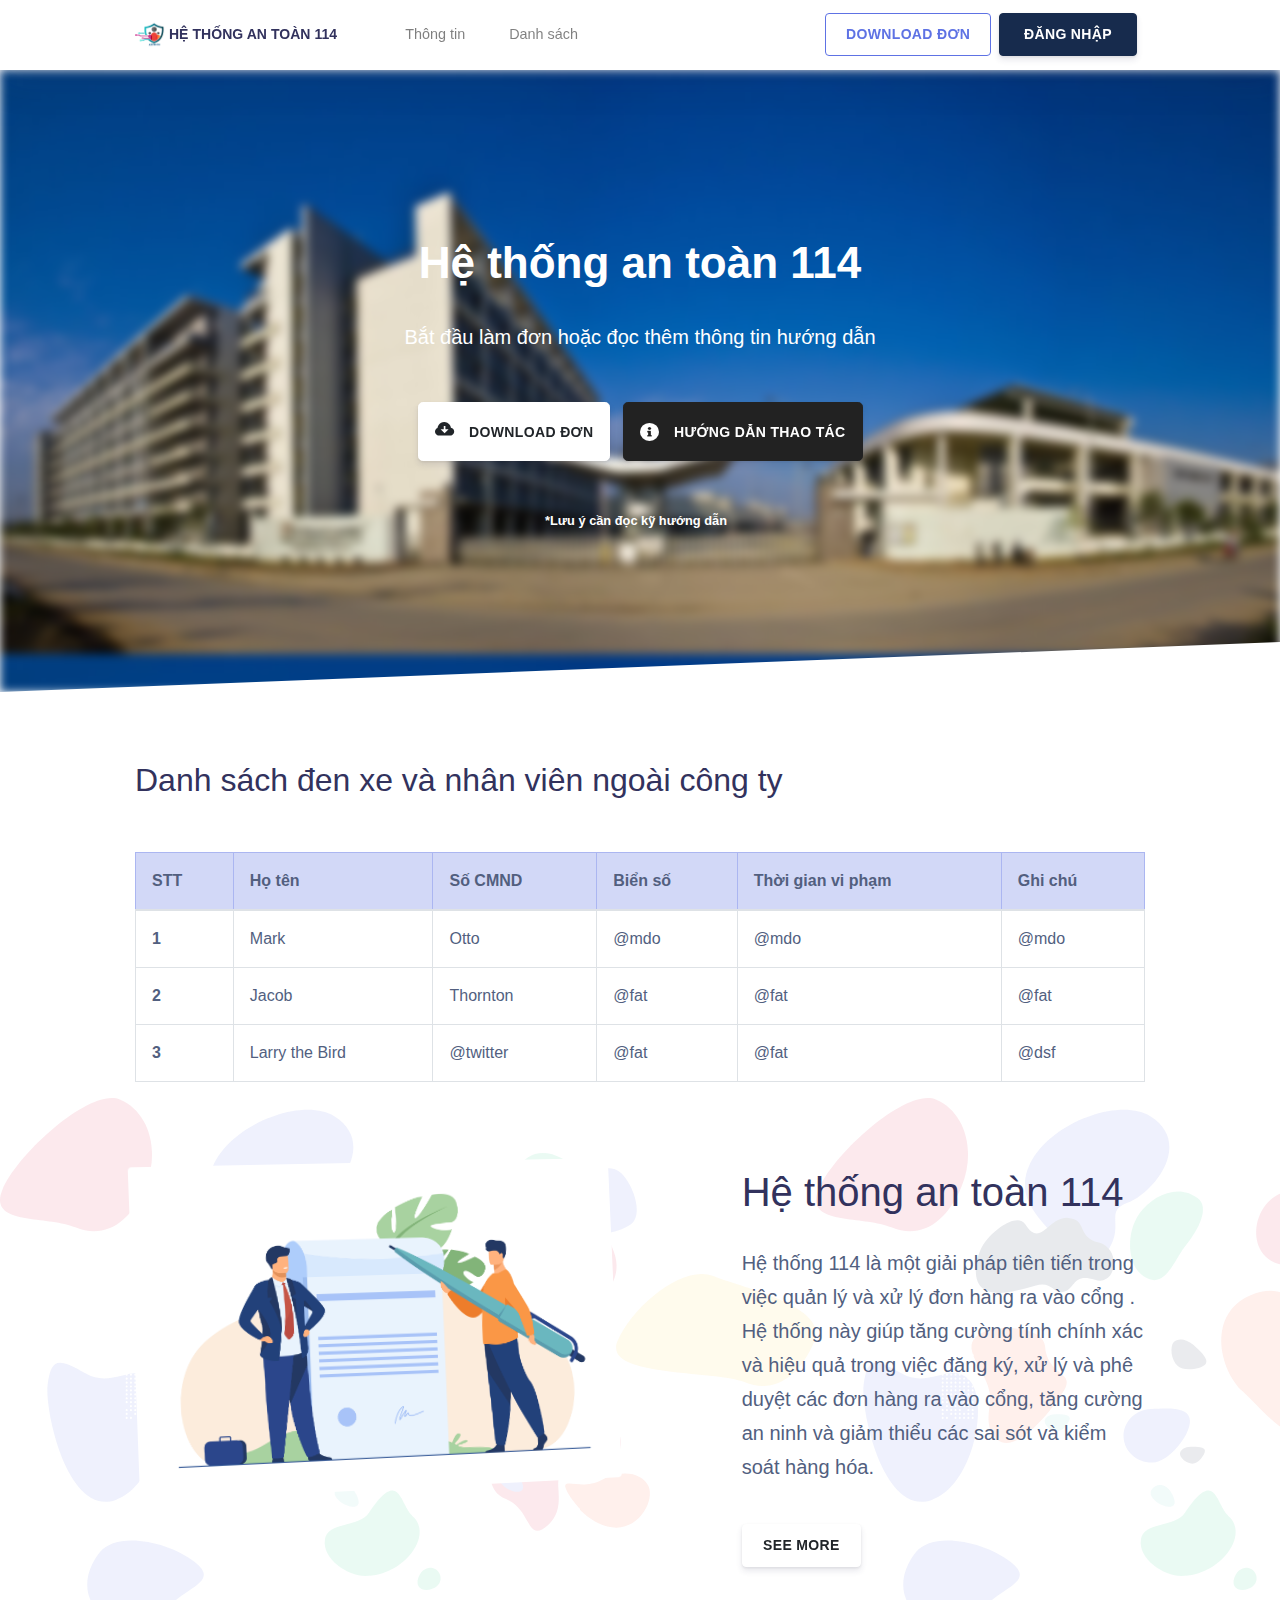
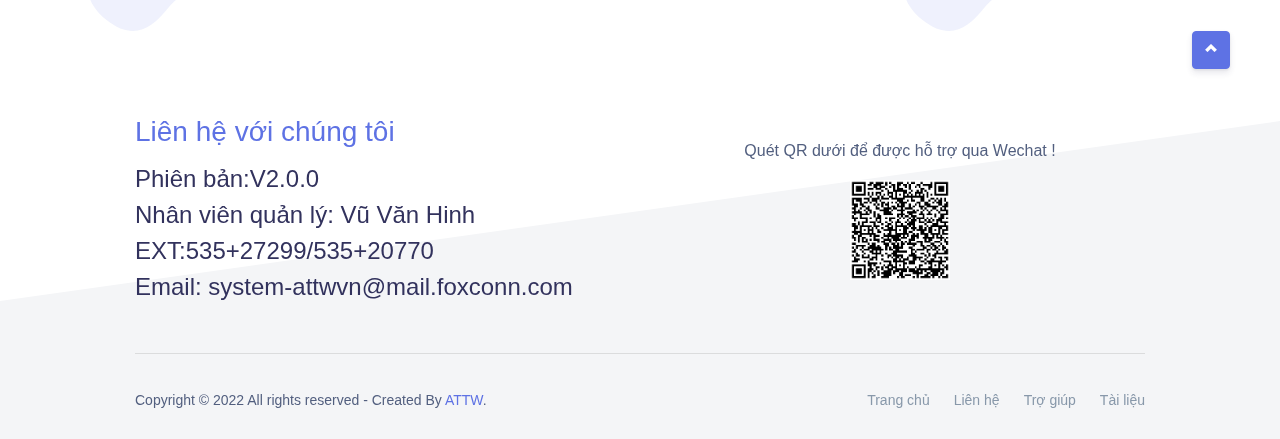
==== commit b37377f9: "sửa lại một chút" ====
--- a/Default.html
+++ b/Default.html
@@ -93,45 +93,17 @@
           <li class="nav-item dropdown">
             <a href="#" class="nav-link" data-toggle="dropdown" href="#" role="button">
               <i class="ni ni-collection d-lg-none"></i>
-              <span class="nav-link-inner--text">Examples</span>
+              <span class="nav-link-inner--text">Danh sách</span>
             </a>
             <div class="dropdown-menu">
-              <a href="./examples/landing.html" class="dropdown-item">Landing</a>
-              <a href="./examples/profile.html" class="dropdown-item">Profile</a>
-              <a href="./examples/login.html" class="dropdown-item">Login</a>
-              <a href="./examples/register.html" class="dropdown-item">Register</a>
+              <a href="#" class="dropdown-item">Ecusweb</a>
+              <a href="#" class="dropdown-item">Liên hệ</a>
+              <a href="#" class="dropdown-item">Trợ giúp</a>
+              
             </div>
           </li>
         </ul>
-        <ul class="navbar-nav align-items-lg-center ml-lg-auto">
-          <li class="nav-item">
-            <a class="nav-link nav-link-icon" href="https://www.facebook.com/CreativeTim/" target="_blank"
-              data-toggle="tooltip" title="Like us on Facebook">
-              <i class="fa fa-facebook-square"></i>
-              <span class="nav-link-inner--text d-lg-none">Facebook</span>
-            </a>
-          </li>
-          <li class="nav-item">
-            <a class="nav-link nav-link-icon" href="https://www.instagram.com/creativetimofficial" target="_blank"
-              data-toggle="tooltip" title="Follow us on Instagram">
-              <i class="fa fa-instagram"></i>
-              <span class="nav-link-inner--text d-lg-none">Instagram</span>
-            </a>
-          </li>
-          <li class="nav-item">
-            <a class="nav-link nav-link-icon" href="https://twitter.com/creativetim" target="_blank"
-              data-toggle="tooltip" title="Follow us on Twitter">
-              <i class="fa fa-twitter-square"></i>
-              <span class="nav-link-inner--text d-lg-none">Twitter</span>
-            </a>
-          </li>
-          <li class="nav-item">
-            <a class="nav-link nav-link-icon" href="https://github.com/creativetimofficial/argon-design-system"
-              target="_blank" data-toggle="tooltip" title="Star us on Github">
-              <i class="fa fa-github"></i>
-              <span class="nav-link-inner--text d-lg-none">Github</span>
-            </a>
-          </li>
+        <ul class="navbar-nav align-items-lg-center ml-lg-auto">        
           <li class="nav-item">
             <a class="btn btn-outline-primary" href="#" target="_blank">
               <span class="nav-link-inner--text">Download đơn</span>
@@ -217,19 +189,17 @@
                                             <div class="form-group">
                                               <div class="input-group input-group-alternative">
                                                 <div class="input-group-prepend">
-                                                  <span class="input-group-text"><i
-                                                      class="ni ni-lock-circle-open"></i></span>
+                                                  <span class="input-group-text"><i class="fas fa-id-card"></i></span>
                                                 </div>
-                                                <input class="form-control" placeholder="Password" type="password">
+                                                <input class="form-control" placeholder="Họ và tên" type="password">
                                               </div>
                                             </div>
                                             <div class="form-group">
                                               <div class="input-group input-group-alternative">
                                                 <div class="input-group-prepend">
-                                                  <span class="input-group-text"><i
-                                                      class="ni ni-lock-circle-open"></i></span>
+                                                  <span class="input-group-text"><i class="fas fa-envelope"></i></span>
                                                 </div>
-                                                <input class="form-control" placeholder="Password" type="password">
+                                                <input class="form-control" placeholder="Email" type="password">
                                               </div>
                                             </div>
                                             <div class="text-center">
@@ -260,27 +230,17 @@
   <!-- End Navbar -->
   <div class="wrapper">
     <div class="section section-hero section-shaped">
-      <div class="shape shape-style-1 shape-primary">
-        <span class="span-150"></span>
-        <span class="span-50"></span>
-        <span class="span-50"></span>
-        <span class="span-75"></span>
-        <span class="span-100"></span>
-        <span class="span-75"></span>
-        <span class="span-50"></span>
-        <span class="span-100"></span>
-        <span class="span-50"></span>
-        <span class="span-100"></span>
-      </div>
+      <div class="shape" style="  filter: blur(5px);
+      -webkit-filter: blur(5px);background-image: url(assets/img/pages/3c759eabceb512eb4ba4.jpg);"></div>
       <div class="page-header">
         <div class="container shape-container d-flex align-items-center py-lg">
           <div class="col px-0">
             <div class="row align-items-center justify-content-center">
               <div class="col-lg-6 text-center">
                 <div class="col-sm-12">
-                  <h1 class="display-1 ">Hệ thống an toàn 114</h1>
-                </div>
-                <p class="lead text-white">Bắt đầu làm đơn hoặc thông tin hướng dẫn</p>
+                  <h1 class="display-2 text-white ">Hệ thống an toàn 114</h1>
+                </div>
+                <p class="lead text-white">Bắt đầu làm đơn hoặc đọc thêm thông tin hướng dẫn</p>
                 <div class="btn-wrapper mt-5">
                   <a href="#" class="btn btn-lg btn-white btn-icon mb-3 mb-sm-0">
                     <span class="btn-inner--icon"><i class="ni ni-cloud-download-95"></i></span>
@@ -316,7 +276,7 @@
             </h2>
             <table class="table table-bordered">
               <thead>
-                <tr>
+                <tr class="table-primary">
                   <th scope="col">STT</th>
                   <th scope="col">Họ tên</th>
                   <th scope="col">Số CMND</th>
@@ -397,11 +357,11 @@
           </div>
         </div>
         <div class="col-lg-5 mb-5 mb-lg-0">
-          <h1 class="font-weight-light">Bootstrap carousel</h1>
-          <p class="lead mt-4">Argon Design System comes with four pre-built pages to help you get started faster. You
-            can change the text and images and you're good to go.</p>
+          <h1 class="font-weight-light">Hệ thống an toàn 114</h1>
+          <p class="lead mt-4">Hệ thống 114 là một giải pháp tiên tiến trong việc quản lý và xử lý đơn hàng ra vào cổng .
+             Hệ thống này giúp tăng cường tính chính xác và hiệu quả trong việc đăng ký, xử lý và phê duyệt các đơn hàng ra vào cổng, tăng cường an ninh và giảm thiểu các sai sót và kiểm soát hàng hóa.</p>
           <a href="#"
-            class="btn btn-white mt-4">See all components</a>
+            class="btn btn-white mt-4">See more</a>
         </div>
       </div>
     </div>
